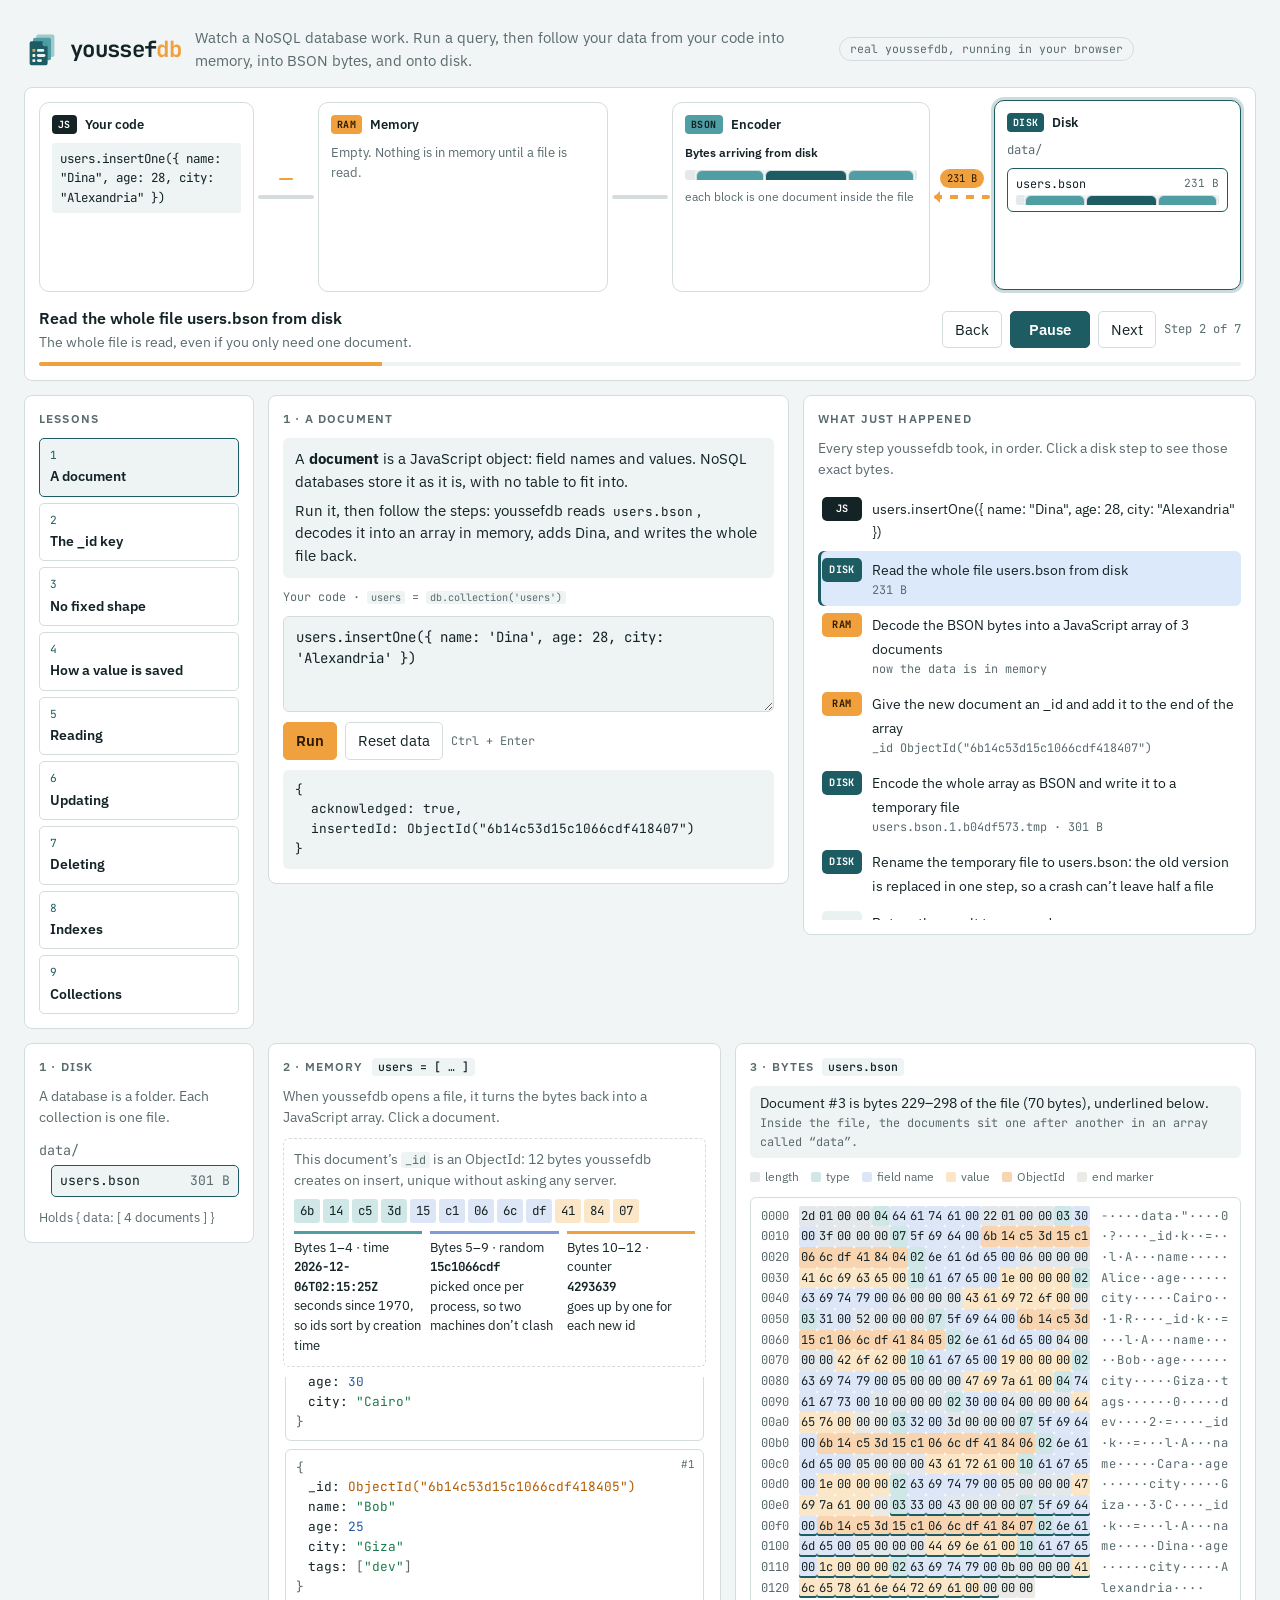
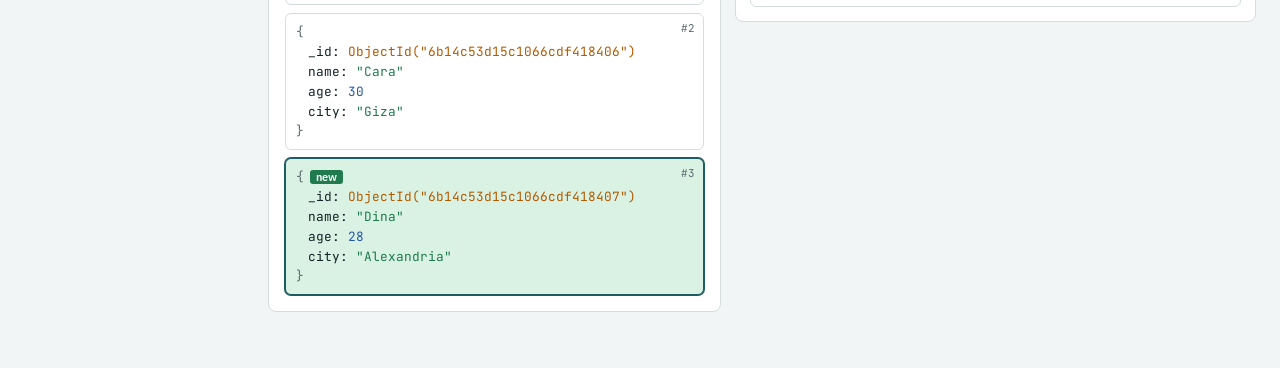
==== docs/index.html @ 3e6681c5 "Add built site (docs/index.html)" ====
<!doctype html><html lang="en"><head><meta charset="utf-8">
<meta name="viewport" content="width=device-width,initial-scale=1">
<meta name="description" content="Watch a NoSQL database work: the real youssefdb running in your browser, from code to memory to BSON bytes to disk.">
<title>Inside youssefdb</title>
<link rel="stylesheet" href="https://fonts.googleapis.com/css2?family=IBM+Plex+Sans:wght@400;500;600&family=JetBrains+Mono:wght@400;500;700&display=swap">
<style>
/* Layout: workbench. Top row: lessons | code | step timeline. Bottom row: the three places data lives — disk, memory, bytes. */
:root{
  --bg:#f2f5f5; --panel:#ffffff; --sunk:#eef3f3; --ink:#132326; --muted:#5a6b6e; --line:#d5dcdd;
  --teal:#1d5c63; --teal-2:#4f9ea3; --bar:#e9f2f1; --amber:#f0a03c; --amber-ink:#2b1a00;
  --t-str:#1f7a4d; --t-num:#2457a6; --t-bool:#8a3fa0; --t-null:#7a6f66; --t-oid:#b25a00; --t-date:#a3366a;
  --seg-len:#e4e8ea; --seg-type:#cfe7e6; --seg-key:#dde6f6; --seg-val:#fbe7c8; --seg-oid:#f8d4b0; --seg-end:#eceae6;
  --new:#d9f2e3; --chg:#fde7c4; --del:#f6dcdc; --hit:#dbe9fb; --focus:#1d5c63;
  --sans:"IBM Plex Sans",system-ui,sans-serif; --mono:"JetBrains Mono",ui-monospace,Menlo,monospace;
}
@media (prefers-color-scheme: dark){ :root:not([data-theme="light"]){
  --bg:#0b1416; --panel:#132024; --sunk:#0f1a1d; --ink:#e4eeef; --muted:#93a7aa; --line:#25383c;
  --teal:#3f8f95; --teal-2:#86c6c8; --bar:#1b2b2f;
  --t-str:#6fd39b; --t-num:#8db6ff; --t-bool:#d39bf0; --t-null:#a9a39c; --t-oid:#ffb066; --t-date:#f08bbd;
  --seg-len:#1f2a2d; --seg-type:#17393b; --seg-key:#1d2a44; --seg-val:#3d2f17; --seg-oid:#4a2c12; --seg-end:#262422;
  --new:#173828; --chg:#3d2f12; --del:#3e1d1d; --hit:#17304d; --focus:#86c6c8; color-scheme:dark } }
:root[data-theme="dark"]{
  --bg:#0b1416; --panel:#132024; --sunk:#0f1a1d; --ink:#e4eeef; --muted:#93a7aa; --line:#25383c;
  --teal:#3f8f95; --teal-2:#86c6c8; --bar:#1b2b2f;
  --t-str:#6fd39b; --t-num:#8db6ff; --t-bool:#d39bf0; --t-null:#a9a39c; --t-oid:#ffb066; --t-date:#f08bbd;
  --seg-len:#1f2a2d; --seg-type:#17393b; --seg-key:#1d2a44; --seg-val:#3d2f17; --seg-oid:#4a2c12; --seg-end:#262422;
  --new:#173828; --chg:#3d2f12; --del:#3e1d1d; --hit:#17304d; --focus:#86c6c8; color-scheme:dark }

*{box-sizing:border-box}
body{background:var(--bg);color:var(--ink);font-family:var(--sans);font-size:15px;line-height:1.55}
.wrap{max-width:1440px;margin:0 auto;padding-inline:16px;padding-block:18px 48px;display:flex;flex-direction:column;gap:14px}
header{display:flex;align-items:center;gap:14px;flex-wrap:wrap}
.brand{display:flex;align-items:center;gap:10px}
.brand b{font-family:var(--mono);font-size:1.4rem;letter-spacing:-.03em}
.brand b span{color:var(--amber)}
.tagline{margin:0;color:var(--muted);flex:1;min-width:240px;max-width:70ch}
.pill{font-family:var(--mono);font-size:.72rem;border:1px solid var(--line);border-radius:999px;padding:2px 10px;color:var(--muted);white-space:nowrap}

.top{display:grid;grid-template-columns:minmax(0,230px) minmax(0,1.15fr) minmax(0,1fr);gap:14px;align-items:start}
.bottom{display:grid;grid-template-columns:minmax(0,230px) minmax(0,1fr) minmax(0,1.15fr);gap:14px;align-items:start}
@media (max-width:1150px){.top,.bottom{grid-template-columns:minmax(0,1fr) minmax(0,1fr)}.lessons,.disk{grid-column:1/-1}}
@media (max-width:720px){.top,.bottom{grid-template-columns:minmax(0,1fr)}}
.panel{background:var(--panel);border:1px solid var(--line);border-radius:8px;padding:14px;display:flex;flex-direction:column;gap:10px;min-width:0}
h2{font-size:.72rem;text-transform:uppercase;letter-spacing:.1em;color:var(--muted);margin:0;font-weight:600;display:flex;align-items:center;gap:8px}
h2 .where{font-family:var(--mono);text-transform:none;letter-spacing:0;font-weight:500;color:var(--ink);background:var(--sunk);border-radius:4px;padding:0 6px}
.sub{margin:0;color:var(--muted);font-size:.85rem}
button{font:inherit;cursor:pointer;border-radius:5px;border:1px solid var(--line);background:var(--panel);color:var(--ink);padding:6px 12px}
button:focus-visible,textarea:focus-visible,[tabindex]:focus-visible{outline:2px solid var(--focus);outline-offset:2px}
code{font-family:var(--mono);font-size:.86em;background:var(--sunk);padding:0 4px;border-radius:3px}

/* lessons */
.lessons ol{list-style:none;margin:0;padding:0;display:flex;flex-direction:column;gap:6px}
@media (max-width:1150px) and (min-width:721px){.lessons ol{display:grid;grid-template-columns:repeat(4,minmax(0,1fr))}}
.lesson{width:100%;text-align:start;display:flex;flex-direction:column;gap:1px;padding:8px 10px}
.lesson[aria-current="true"]{border-color:var(--teal);background:var(--sunk)}
.lesson .n{font-family:var(--mono);font-size:.7rem;color:var(--teal)}
.lesson .t{font-weight:600;font-size:.9rem}

/* code */
.explain{background:var(--sunk);border-radius:6px;padding:10px 12px;font-size:.92rem}
.explain p{margin:0 0 6px}.explain p:last-child{margin:0}
textarea{font-family:var(--mono);font-size:.88rem;color:var(--ink);background:var(--sunk);border:1px solid var(--line);border-radius:6px;padding:10px 12px;width:100%;min-height:96px;resize:vertical;line-height:1.5}
.bar{display:flex;gap:8px;flex-wrap:wrap;align-items:center}
.run{background:var(--amber);border-color:var(--amber);color:var(--amber-ink);font-weight:600}
.hint{font-family:var(--mono);font-size:.74rem;color:var(--muted)}
pre.result{margin:0;font-family:var(--mono);font-size:.8rem;background:var(--sunk);border-radius:6px;padding:10px 12px;max-height:180px;overflow:auto;white-space:pre}
pre.result.err{color:#b42318}

/* timeline */
.steps{list-style:none;margin:0;padding:0;display:flex;flex-direction:column;max-height:430px;overflow:auto}
.step{display:grid;grid-template-columns:40px minmax(0,1fr);gap:10px;padding:7px 4px;border-radius:6px;cursor:default}
.step[data-has-bytes]{cursor:pointer}
.step[data-has-bytes]:hover{background:var(--sunk)}
.step[aria-selected="true"]{background:var(--hit)}
.step .ic{width:40px;height:24px;border-radius:5px;display:flex;align-items:center;justify-content:center;font-family:var(--mono);font-size:.64rem;letter-spacing:.04em;font-weight:700;background:var(--bar);color:var(--teal)}
.step .ic.disk{background:var(--teal);color:#fff}
.step .ic.mem{background:var(--amber);color:var(--amber-ink)}
.step .ic.call{background:var(--ink);color:var(--panel)}
.step .tt{font-size:.9rem}
.step .dd{font-family:var(--mono);font-size:.74rem;color:var(--muted);overflow-wrap:anywhere}
.step.call{margin-top:6px;border-top:1px dashed var(--line);padding-top:10px}
.step.call:first-child{margin-top:0;border-top:0;padding-top:7px}
.empty{color:var(--muted);font-size:.9rem;margin:0}

/* disk */
.tree{font-family:var(--mono);font-size:.84rem;display:flex;flex-direction:column;gap:2px}
.tree .dir{color:var(--muted);padding:2px 0}
.tree .file{margin-inline-start:12px;width:calc(100% - 12px)}
.file{display:flex;justify-content:space-between;gap:8px;width:100%;text-align:start;padding:5px 8px;border-radius:5px;border:1px solid transparent;background:none;font-family:var(--mono);font-size:.82rem}
.file:hover{background:var(--sunk)}
.file[aria-pressed="true"]{border-color:var(--teal);background:var(--sunk)}
.file .sz{color:var(--muted);font-variant-numeric:tabular-nums}
.file.flash{animation:flash 1.2s ease-out}
@keyframes flash{from{background:var(--chg)}to{background:transparent}}
.diskinfo{font-size:.84rem;color:var(--muted);margin:0}

/* memory */
.memhead{font-family:var(--mono);font-size:.82rem;color:var(--muted)}
.docs{display:flex;flex-direction:column;gap:8px;max-height:520px;overflow:auto;padding:2px}
.doc{border:1px solid var(--line);border-radius:6px;padding:8px 10px;font-family:var(--mono);font-size:.8rem;cursor:pointer;background:var(--panel);position:relative}
.doc:hover{border-color:var(--teal-2)}
.doc[aria-selected="true"]{border-color:var(--teal);box-shadow:0 0 0 1px var(--teal)}
.doc .idx{position:absolute;top:6px;inset-inline-end:8px;font-size:.68rem;color:var(--muted)}
.doc .tag{font-family:var(--sans);font-size:.68rem;font-weight:600;border-radius:3px;padding:0 6px;margin-inline-start:6px}
.doc.new{background:var(--new)}.doc.new .tag{background:var(--t-str);color:#fff}
.doc.chg .tag{background:var(--amber);color:var(--amber-ink)}
.doc.del{background:var(--del);opacity:.75;text-decoration:line-through}.doc.del .tag{background:#b42318;color:#fff}
.doc.hit{background:var(--hit)}.doc.hit .tag{background:var(--teal);color:#fff}
.kv{display:block;padding-inline-start:12px;white-space:pre-wrap;overflow-wrap:anywhere}
.kv.changed{background:var(--chg);border-radius:3px}
.k{color:var(--ink)}
.v-str{color:var(--t-str)}.v-num{color:var(--t-num)}.v-bool{color:var(--t-bool)}.v-null{color:var(--t-null)}.v-oid{color:var(--t-oid)}.v-date{color:var(--t-date)}
.brace{color:var(--muted)}
.idxview{font-family:var(--mono);font-size:.8rem;display:flex;flex-direction:column;gap:6px}
.idxview .row{display:flex;gap:8px;flex-wrap:wrap;align-items:baseline}
.idxview .pos{background:var(--sunk);border-radius:3px;padding:0 5px}

/* object id */
.oid{border:1px dashed var(--line);border-radius:6px;padding:10px;display:flex;flex-direction:column;gap:8px}
.oid .bytes{display:flex;gap:3px;flex-wrap:wrap}
.oid .b{font-family:var(--mono);font-size:.78rem;width:26px;text-align:center;border-radius:3px;padding:2px 0}
.oid .b.ts{background:var(--seg-type)}.oid .b.rnd{background:var(--seg-key)}.oid .b.cnt{background:var(--seg-val)}
.oid .legend{display:grid;grid-template-columns:repeat(3,minmax(0,1fr));gap:8px;font-size:.8rem}
@media (max-width:500px){.oid .legend{grid-template-columns:minmax(0,1fr)}}
.oid .legend div{border-top:3px solid;padding-top:4px}
.oid .legend .ts{border-color:var(--teal-2)}.oid .legend .rnd{border-color:#7e9ad8}.oid .legend .cnt{border-color:var(--amber)}
.oid .legend b{display:block;font-family:var(--mono);font-size:.78rem}

/* bytes */
.caption{min-height:44px;background:var(--sunk);border-radius:6px;padding:7px 10px;font-size:.86rem}
.caption .r{font-family:var(--mono);font-size:.74rem;color:var(--muted)}
.hexwrap{overflow:auto;max-height:470px;border:1px solid var(--line);border-radius:6px}
.hex{font-family:var(--mono);font-size:.76rem;line-height:1.7;padding:8px 10px;min-width:max-content}
.hex .row{display:flex;gap:10px;white-space:pre}
.hex .off{color:var(--muted);width:4ch}
.hex .cells{display:flex}
.hex .c{width:2.6ch;text-align:center;border-radius:2px;cursor:default}
.hex .a{width:1.15ch;text-align:center}
.hex .ascii{display:flex;color:var(--muted)}
.s-len{background:var(--seg-len)}.s-type{background:var(--seg-type)}.s-key{background:var(--seg-key)}.s-val{background:var(--seg-val)}.s-oid{background:var(--seg-oid)}.s-end{background:var(--seg-end)}
.hex .on{outline:1.5px solid var(--ink);outline-offset:-1px}
.hex .indoc{box-shadow:inset 0 -2px 0 var(--teal)}
.keys{display:flex;flex-wrap:wrap;gap:6px 12px;font-size:.76rem;color:var(--muted)}
.keys span::before{content:"";display:inline-block;width:10px;height:10px;border-radius:2px;margin-inline-end:5px;vertical-align:-1px;background:var(--sw)}
.more{align-self:flex-start;font-size:.8rem}
@media (prefers-reduced-motion: reduce){.file.flash{animation:none}}
@media (max-width:720px){
  .lessons ol{flex-direction:row;overflow-x:auto;padding-bottom:4px;scroll-snap-type:x proximity}
  .lessons li{flex:0 0 auto;scroll-snap-align:start}
  .lesson{min-width:150px}
}

/* ---------- animated flow ---------- */
.flow{gap:14px}
.stage{display:grid;grid-template-columns:minmax(0,1fr) 64px minmax(0,1.35fr) 64px minmax(0,1.2fr) 64px minmax(0,1.15fr);align-items:stretch}
.station{border:1.5px solid var(--line);border-radius:10px;padding:12px;display:flex;flex-direction:column;gap:8px;min-width:0;min-height:190px;background:var(--panel);transition:border-color .3s,box-shadow .3s,transform .3s}
.station h3{margin:0;font-size:.82rem;font-weight:600;display:flex;align-items:center;gap:8px}
.station .ico{font-family:var(--mono);font-size:.62rem;font-weight:700;letter-spacing:.04em;border-radius:4px;padding:2px 6px;background:var(--ink);color:var(--panel)}
.station .ico.mem{background:var(--amber);color:var(--amber-ink)}
.station .ico.enc{background:var(--teal-2);color:#0f1c1f}
.station .ico.disk{background:var(--teal);color:#fff}
.station.active{border-color:var(--teal);box-shadow:0 0 0 3px color-mix(in srgb,var(--teal) 22%,transparent);transform:translateY(-2px)}
.station.bad.active{border-color:#b42318;box-shadow:0 0 0 3px color-mix(in srgb,#b42318 22%,transparent)}
.sb{display:flex;flex-direction:column;gap:8px;min-width:0;font-size:.84rem}
.idle{margin:0;color:var(--muted);font-size:.82rem}
.sb code.call{display:block;white-space:pre-wrap;overflow-wrap:anywhere;font-size:.78rem;padding:6px 8px}
.ret{font-family:var(--mono);font-size:.76rem;color:var(--t-str);overflow-wrap:anywhere}
.ret.bad{color:#b42318}

.pipe{position:relative;display:flex;align-items:center;justify-content:center}
.pipe .line{position:absolute;left:4px;right:4px;top:50%;height:4px;transform:translateY(-50%);border-radius:2px;background:var(--line)}
.pipe.fwd .line,.pipe.back .line{background:repeating-linear-gradient(90deg,var(--amber) 0 8px,transparent 8px 16px);background-size:16px 4px}
.pipe.fwd .line{animation:flowR .6s linear infinite}
.pipe.back .line{animation:flowL .6s linear infinite}
.pipe .line::after{content:"";position:absolute;top:50%;width:0;height:0;border:6px solid transparent;transform:translateY(-50%);opacity:0}
.pipe.fwd .line::after{right:-6px;border-left-color:var(--amber);opacity:1}
.pipe.back .line::after{left:-6px;border-right-color:var(--amber);opacity:1}
.pipe .pkt{position:relative;top:-18px;font-family:var(--mono);font-size:.66rem;background:var(--amber);color:var(--amber-ink);border-radius:999px;padding:1px 7px;white-space:nowrap;opacity:0;transition:opacity .2s}
.pipe.fwd .pkt,.pipe.back .pkt{opacity:1}
@keyframes flowR{to{background-position:16px 0}}
@keyframes flowL{to{background-position:-16px 0}}

.arrlabel{font-family:var(--mono);font-size:.76rem;color:var(--muted)}
.tiles{display:grid;grid-template-columns:repeat(auto-fill,minmax(92px,1fr));gap:6px;max-height:210px;overflow:auto}
.tile{border:1px solid var(--line);border-radius:6px;padding:5px 7px;background:var(--sunk);display:flex;flex-direction:column;min-width:0}
.tile .ti{font-family:var(--mono);font-size:.62rem;color:var(--muted)}
.tile .tt{font-size:.74rem;white-space:nowrap;overflow:hidden;text-overflow:ellipsis}
.tile.new{background:var(--new);border-color:var(--t-str)}
.tile.chg{background:var(--chg);border-color:var(--amber)}
.tile.hit{background:var(--hit);border-color:var(--t-num)}
.tile.del{background:var(--del);border-color:#b42318;text-decoration:line-through;opacity:.7}
.tile.new.anim{animation:pop .5s ease-out both}
.tile.chg.anim{animation:pulse .9s ease-out}
.tile.del.anim{animation:fadeout .9s ease-out both}
.tile.scan{animation:scan .45s ease-out both;animation-delay:var(--d)}
@keyframes pop{from{transform:scale(.4);opacity:0}70%{transform:scale(1.08)}to{transform:scale(1);opacity:1}}
@keyframes pulse{0%{box-shadow:0 0 0 0 var(--amber)}100%{box-shadow:0 0 0 8px transparent}}
@keyframes fadeout{from{opacity:1;transform:scale(1)}to{opacity:.7;transform:scale(.94)}}
@keyframes scan{0%{outline:2px solid var(--teal);outline-offset:0}100%{outline:2px solid transparent;outline-offset:3px}}

.encmode{font-size:.78rem;font-weight:600}
.focus{font-family:var(--mono);font-size:.74rem;color:var(--muted);overflow:hidden;text-overflow:ellipsis;white-space:nowrap}
.strip{display:grid;height:22px;gap:2px}
.strip .blk{border-radius:2px;min-width:2px}
.striplabels{display:flex;flex-wrap:wrap;gap:2px 10px;font-size:.7rem;color:var(--muted)}
.striplabels b{color:var(--ink);font-family:var(--mono);font-weight:500}
.stripnote{font-size:.72rem;color:var(--muted)}

.folder{font-family:var(--mono);font-size:.76rem;color:var(--muted)}
.frow{display:grid;grid-template-columns:minmax(0,1fr) auto;gap:2px 8px;align-items:center;border:1px solid var(--line);border-radius:6px;padding:6px 8px;background:var(--panel)}
.frow .fname{font-family:var(--mono);font-size:.74rem;overflow:hidden;text-overflow:ellipsis;white-space:nowrap}
.frow .fsz{font-family:var(--mono);font-size:.7rem;color:var(--muted)}
.frow .fbar{grid-column:1/-1}
.fbar{display:flex;height:10px;border-radius:3px;overflow:hidden;gap:1px;background:var(--sunk)}
.fbar.empty{background:repeating-linear-gradient(45deg,var(--sunk) 0 6px,transparent 6px 12px)}
.fbar.dim{opacity:.5}
.fbar .seg.hdr{background:var(--seg-len)}
.fbar .seg.doc{background:var(--teal-2)}
.fbar .seg.doc.alt{background:var(--teal)}
.frow.reading{border-color:var(--teal);animation:pulse .9s ease-out}
.frow.tmp{border-style:dashed;opacity:.9}
.fbar.fill .seg{transform-origin:left;animation:grow 1.1s ease-out both;background:var(--amber)}
@keyframes grow{from{transform:scaleX(0)}to{transform:scaleX(1)}}
.frow.swap{animation:swapin .7s ease-out;border-color:var(--amber)}
@keyframes swapin{from{transform:translateY(16px);opacity:.3}to{transform:none;opacity:1}}
.frow.pending{border-style:dashed}

.flowfoot{display:grid;grid-template-columns:minmax(0,1fr) auto;gap:8px 16px;align-items:center}
.flowcap{margin:0;display:flex;flex-direction:column;gap:2px;min-height:48px}
.flowcap b{font-size:1rem;font-weight:600}
.flowcap span{color:var(--muted);font-size:.88rem}
.controls{display:flex;gap:8px;align-items:center;flex-wrap:wrap}
.controls .primary{background:var(--teal);border-color:var(--teal);color:#fff;min-width:80px;font-weight:600}
.controls button:disabled{opacity:.45;cursor:default}
.count{font-family:var(--mono);font-size:.76rem;color:var(--muted);font-variant-numeric:tabular-nums;min-width:11ch}
.progress{grid-column:1/-1;height:4px;background:var(--sunk);border-radius:2px;overflow:hidden}
.progress span{display:block;height:100%;width:0;background:var(--amber);transition:width .3s}
.step[aria-current="true"]{background:var(--hit);box-shadow:inset 3px 0 0 var(--teal)}
.step{cursor:pointer}

@media (max-width:1000px){
  .stage{grid-template-columns:minmax(0,1fr);grid-template-rows:auto}
  .station{min-height:0}
  .pipe{height:40px}
  .pipe .line{left:50%;right:auto;top:4px;bottom:4px;width:4px;height:auto;transform:translateX(-50%)}
  .pipe.fwd .line,.pipe.back .line{background:repeating-linear-gradient(180deg,var(--amber) 0 8px,transparent 8px 16px);background-size:4px 16px}
  .pipe.fwd .line{animation:flowD .6s linear infinite}
  .pipe.back .line{animation:flowU .6s linear infinite}
  .pipe .line::after{display:none}
  .pipe .pkt{top:0;left:24px}
  .flowfoot{grid-template-columns:minmax(0,1fr)}
}
@keyframes flowD{to{background-position:0 16px}}
@keyframes flowU{to{background-position:0 -16px}}
@media (prefers-reduced-motion: reduce){
  .pipe .line,.tile,.frow,.fbar .seg,.station{animation:none!important;transition:none!important}
}
@media (max-width:1000px){
  .flowfoot{position:sticky;bottom:env(safe-area-inset-bottom,0px);background:var(--panel);padding-block:10px 6px;z-index:2;border-top:1px solid var(--line)}
}
</style></head><body>
<svg width="0" height="0" style="position:absolute" aria-hidden="true"><defs>
  <symbol id="mark" viewBox="0 0 64 64">
    <rect x="22" y="6" width="32" height="40" rx="3.5" fill="#4f9ea3" opacity=".5"/>
    <rect x="16" y="12" width="32" height="40" rx="3.5" fill="#4f9ea3"/>
    <path d="M13.5 18H33l9 9v30.5a3.5 3.5 0 0 1-3.5 3.5h-25a3.5 3.5 0 0 1-3.5-3.5v-36A3.5 3.5 0 0 1 13.5 18z" fill="#1d5c63"/>
    <path d="M33 18v5.5a3.5 3.5 0 0 0 3.5 3.5H42z" fill="#4f9ea3"/>
    <rect x="15" y="32" width="5" height="5" rx="1" fill="#f0a03c"/><rect x="23" y="32" width="13" height="5" rx="2.5" fill="#e9f2f1"/>
    <rect x="15" y="41" width="5" height="5" rx="1" fill="#e9f2f1"/><rect x="23" y="41" width="15" height="5" rx="2.5" fill="#e9f2f1"/>
    <rect x="15" y="50" width="5" height="5" rx="1" fill="#e9f2f1"/><rect x="23" y="50" width="9" height="5" rx="2.5" fill="#e9f2f1"/>
  </symbol></defs></svg>

<div class="wrap">
  <header>
    <div class="brand"><svg width="36" height="36" aria-hidden="true"><use href="#mark"/></svg><b>youssef<span>db</span></b></div>
    <p class="tagline">Watch a NoSQL database work. Run a query, then follow your data from your code into memory, into BSON bytes, and onto disk.</p>
    <span class="pill" id="ver">real youssefdb, running in your browser</span>
  </header>

  <section class="panel flow" aria-label="How your data moves">
    <div class="stage">
      <div class="station" id="st-code"><h3><span class="ico">JS</span>Your code</h3><div class="sb" id="sb-code"></div></div>
      <div class="pipe" id="p1"><span class="line"></span><span class="pkt"></span></div>
      <div class="station" id="st-mem"><h3><span class="ico mem">RAM</span>Memory</h3><div class="sb" id="sb-mem"></div></div>
      <div class="pipe" id="p2"><span class="line"></span><span class="pkt"></span></div>
      <div class="station" id="st-enc"><h3><span class="ico enc">BSON</span>Encoder</h3><div class="sb" id="sb-enc"></div></div>
      <div class="pipe" id="p3"><span class="line"></span><span class="pkt"></span></div>
      <div class="station" id="st-disk"><h3><span class="ico disk">DISK</span>Disk</h3><div class="sb" id="sb-disk"></div></div>
    </div>
    <div class="flowfoot">
      <p class="flowcap" id="flowcap" aria-live="polite"></p>
      <div class="controls">
        <button type="button" id="prev">Back</button>
        <button type="button" id="play" class="primary">Play</button>
        <button type="button" id="next">Next</button>
        <span class="count" id="flowcount"></span>
      </div>
      <div class="progress"><span id="flowbar"></span></div>
    </div>
  </section>

  <div class="top">
    <aside class="panel lessons">
      <h2>Lessons</h2>
      <ol id="lessons"></ol>
    </aside>

    <main class="panel">
      <h2 id="ltitle">Lesson</h2>
      <div class="explain" id="explain"></div>
      <label for="code" class="hint">Your code · <code>users</code> = <code>db.collection('users')</code></label>
      <textarea id="code" spellcheck="false" autocomplete="off"></textarea>
      <div class="bar">
        <button type="button" class="run" id="run">Run</button>
        <button type="button" id="reset">Reset data</button>
        <span class="hint">Ctrl + Enter</span>
      </div>
      <pre class="result" id="result" aria-live="polite"></pre>
    </main>

    <section class="panel">
      <h2>What just happened</h2>
      <p class="sub">Every step youssefdb took, in order. Click a disk step to see those exact bytes.</p>
      <ol class="steps" id="steps"></ol>
    </section>
  </div>

  <div class="bottom">
    <section class="panel disk">
      <h2>1 · Disk</h2>
      <p class="sub">A database is a folder. Each collection is one file.</p>
      <div class="tree" id="tree"></div>
      <p class="diskinfo" id="diskinfo"></p>
    </section>

    <section class="panel">
      <h2>2 · Memory <span class="where" id="memwhere"></span></h2>
      <p class="sub" id="memsub">When youssefdb opens a file, it turns the bytes back into a JavaScript array. Click a document.</p>
      <div id="oid"></div>
      <div class="docs" id="docs"></div>
    </section>

    <section class="panel">
      <h2>3 · Bytes <span class="where" id="byteswhere"></span></h2>
      <div class="caption" id="caption">Point at any byte to see what it means.</div>
      <div class="keys">
        <span style="--sw:var(--seg-len)">length</span><span style="--sw:var(--seg-type)">type</span><span style="--sw:var(--seg-key)">field name</span><span style="--sw:var(--seg-val)">value</span><span style="--sw:var(--seg-oid)">ObjectId</span><span style="--sw:var(--seg-end)">end marker</span>
      </div>
      <div class="hexwrap" id="hexwrap"><div class="hex" id="hex"></div></div>
      <button type="button" class="more" id="more" hidden>Show all bytes</button>
    </section>
  </div>
</div>
<script>
var process=globalThis.process||{pid:1,cwd:function(){return '/'},env:{}};
var YDB=(()=>{var Ht=Object.defineProperty;var Ns=Object.getOwnPropertyDescriptor;var Os=Object.getOwnPropertyNames;var Es=Object.prototype.hasOwnProperty;var c=(e,t)=>Ht(e,"name",{value:t,configurable:!0});var Is=(e,t)=>()=>(e&&(t=e(e=0)),t);var x=(e,t)=>()=>(t||e((t={exports:{}}).exports,t),t.exports),Ts=(e,t)=>{for(var n in t)Ht(e,n,{get:t[n],enumerable:!0})},$s=(e,t,n,r)=>{if(t&&typeof t=="object"||typeof t=="function")for(let s of Os(t))!Es.call(e,s)&&s!==n&&Ht(e,s,{get:()=>t[s],enumerable:!(r=Ns(t,s))||r.enumerable});return e};var Jt=e=>$s(Ht({},"__esModule",{value:!0}),e);var Ft={};Ts(Ft,{BSON:()=>di,BSONError:()=>h,BSONOffsetError:()=>H,BSONRegExp:()=>rt,BSONRuntimeError:()=>Tt,BSONSymbol:()=>dt,BSONType:()=>jn,BSONValue:()=>F,BSONVersionError:()=>tt,Binary:()=>_,Code:()=>et,DBRef:()=>K,Decimal128:()=>gt,Double:()=>ft,EJSON:()=>wt,Int32:()=>ct,Long:()=>p,MaxKey:()=>yt,MinKey:()=>mt,ObjectId:()=>nt,Timestamp:()=>lt,UUID:()=>ot,calculateObjectSize:()=>Gn,deserialize:()=>Kn,deserializeStream:()=>Xn,onDemand:()=>$t,serialize:()=>Wn,serializeWithBufferAndIndex:()=>Zn,setInternalBufferSize:()=>Yn});function St(e){return As(e)==="Uint8Array"}function Re(e){return typeof e=="object"&&e!=null&&Symbol.toStringTag in e&&(e[Symbol.toStringTag]==="ArrayBuffer"||e[Symbol.toStringTag]==="SharedArrayBuffer")}function Bt(e){return e instanceof RegExp||Object.prototype.toString.call(e)==="[object RegExp]"}function je(e){return typeof e=="object"&&e!=null&&Symbol.toStringTag in e&&e[Symbol.toStringTag]==="Map"}function Nt(e){return e instanceof Date||Object.prototype.toString.call(e)==="[object Date]"}function M(e,t){return JSON.stringify(e,(n,r)=>typeof r=="bigint"?{$numberLong:`${r}`}:je(r)?Object.fromEntries(r):r)}function _s(e){if(e!=null&&typeof e=="object"&&"stylize"in e&&typeof e.stylize=="function")return e.stylize}function Cn(e,t,n,r){if(r){sn??=new TextDecoder("utf8",{fatal:!0});try{return sn.decode(e.subarray(t,n))}catch(s){throw new h("Invalid UTF-8 string in BSON document",{cause:s})}}return on??=new TextDecoder("utf8",{fatal:!1}),on.decode(e.subarray(t,n))}function zn(e,t,n){if(e.length===0)return"";let r=n-t;if(r===0)return"";if(r>20)return null;if(r===1&&e[t]<128)return String.fromCharCode(e[t]);if(r===2&&e[t]<128&&e[t+1]<128)return String.fromCharCode(e[t])+String.fromCharCode(e[t+1]);if(r===3&&e[t]<128&&e[t+1]<128&&e[t+2]<128)return String.fromCharCode(e[t])+String.fromCharCode(e[t+1])+String.fromCharCode(e[t+2]);let s=[];for(let i=t;i<n;i++){let f=e[i];if(f>127)return null;s.push(f)}return String.fromCharCode(...s)}function Ds(e,t,n){if(t.length===0)return 0;if(t.length>25||e.length-n<t.length)return null;for(let r=0,s=n;r<t.length;r++,s++){let i=t.charCodeAt(r);if(i>127)return null;e[s]=i}return t.length}function Rs(e){return Q.fromNumberArray(Array.from({length:e},()=>Math.floor(Math.random()*256)))}function Cs(){let{navigator:e}=globalThis;return typeof e=="object"&&e.product==="ReactNative"}function zs(e){if(e<0)throw new RangeError(`The argument 'byteLength' is invalid. Received ${e}`);return jt.fromNumberArray(Array.from({length:e},()=>Math.floor(Math.random()*256)))}function X(e){if(e.sub_type!==_.SUBTYPE_VECTOR)return;let t=e.position,n=e.buffer[0],r=e.buffer[1];if((n===_.VECTOR_TYPE.Float32||n===_.VECTOR_TYPE.Int8)&&r!==0)throw new h("Invalid Vector: padding must be zero for int8 and float32 vectors");if(n===_.VECTOR_TYPE.Float32&&t!==0&&t-2!==0&&(t-2)%4!==0)throw new h("Invalid Vector: Float32 vector must contain a multiple of 4 bytes");if(n===_.VECTOR_TYPE.PackedBit&&r!==0&&t===2)throw new h("Invalid Vector: padding must be zero for packed bit vectors that are empty");if(n===_.VECTOR_TYPE.PackedBit&&r>7)throw new h(`Invalid Vector: padding must be a value between 0 and 7. found: ${r}`)}function Pn(e){return e!=null&&typeof e=="object"&&"$id"in e&&e.$id!=null&&"$ref"in e&&typeof e.$ref=="string"&&(!("$db"in e)||"$db"in e&&typeof e.$db=="string")}function Fn(e){if(e==="")return e;let t=0,n=e[t]==="-",r=e[t]==="+";(r||n)&&(t+=1);let s=!1;for(;t<e.length&&e[t]==="0";++t)s=!0;return s?`${n?"-":""}${e.length===t?"0":e.slice(t)}`:r?e.slice(1):e}function ks(e,t){t=t??10;let n="0123456789abcdefghijklmnopqrstuvwxyz".slice(0,t);return new RegExp(`[^-+${n}]`,"i").test(e)?!1:e}function dn(e){return!isNaN(parseInt(e,10))}function ti(e){let t=p.fromNumber(1e9),n=p.fromNumber(0);if(!e.parts[0]&&!e.parts[1]&&!e.parts[2]&&!e.parts[3])return{quotient:e,rem:n};for(let r=0;r<=3;r++)n=n.shiftLeft(32),n=n.add(new p(e.parts[r],0)),e.parts[r]=n.div(t).low,n=n.modulo(t);return{quotient:e,rem:n}}function ei(e,t){if(!e&&!t)return{high:p.fromNumber(0),low:p.fromNumber(0)};let n=e.shiftRightUnsigned(32),r=new p(e.getLowBits(),0),s=t.shiftRightUnsigned(32),i=new p(t.getLowBits(),0),f=n.multiply(s),l=n.multiply(i),o=r.multiply(s),d=r.multiply(i);return f=f.add(l.shiftRightUnsigned(32)),l=new p(l.getLowBits(),0).add(o).add(d.shiftRightUnsigned(32)),f=f.add(l.shiftRightUnsigned(32)),d=l.shiftLeft(32).add(new p(d.getLowBits(),0)),{high:f,low:d}}function ni(e,t){let n=e.high>>>0,r=t.high>>>0;if(n<r)return!0;if(n===r){let s=e.low>>>0,i=t.low>>>0;if(s<i)return!0}return!1}function W(e,t){throw new h(`"${e}" is not a valid Decimal128 string - ${t}`)}function Yt(e,t,n){let r=5;if(Array.isArray(e))for(let s=0;s<e.length;s++)r+=wn(s.toString(),e[s],t,!0,n);else{typeof e?.toBSON=="function"&&(e=e.toBSON());for(let s of Object.keys(e))r+=wn(s,e[s],t,!1,n)}return r}function wn(e,t,n=!1,r=!1,s=!1){switch(typeof t?.toBSON=="function"&&(t=t.toBSON()),typeof t){case"string":return 1+u.utf8ByteLength(e)+1+4+u.utf8ByteLength(t)+1;case"number":return Math.floor(t)===t&&t>=On&&t<=Nn&&t>=zt&&t<=Ct?(e!=null?u.utf8ByteLength(e)+1:0)+5:(e!=null?u.utf8ByteLength(e)+1:0)+9;case"undefined":return r||!s?(e!=null?u.utf8ByteLength(e)+1:0)+1:0;case"boolean":return(e!=null?u.utf8ByteLength(e)+1:0)+2;case"object":if(t!=null&&typeof t._bsontype=="string"&&t[It]!==ht)throw new tt;if(t==null||t._bsontype==="MinKey"||t._bsontype==="MaxKey")return(e!=null?u.utf8ByteLength(e)+1:0)+1;if(t._bsontype==="ObjectId")return(e!=null?u.utf8ByteLength(e)+1:0)+13;if(t instanceof Date||Nt(t))return(e!=null?u.utf8ByteLength(e)+1:0)+9;if(ArrayBuffer.isView(t)||t instanceof ArrayBuffer||Re(t))return(e!=null?u.utf8ByteLength(e)+1:0)+6+t.byteLength;if(t._bsontype==="Long"||t._bsontype==="Double"||t._bsontype==="Timestamp")return(e!=null?u.utf8ByteLength(e)+1:0)+9;if(t._bsontype==="Decimal128")return(e!=null?u.utf8ByteLength(e)+1:0)+17;if(t._bsontype==="Code")return t.scope!=null&&Object.keys(t.scope).length>0?(e!=null?u.utf8ByteLength(e)+1:0)+1+4+4+u.utf8ByteLength(t.code.toString())+1+Yt(t.scope,n,s):(e!=null?u.utf8ByteLength(e)+1:0)+1+4+u.utf8ByteLength(t.code.toString())+1;if(t._bsontype==="Binary"){let i=t;return i.sub_type===_.SUBTYPE_BYTE_ARRAY?(e!=null?u.utf8ByteLength(e)+1:0)+(i.position+1+4+1+4):(e!=null?u.utf8ByteLength(e)+1:0)+(i.position+1+4+1)}else{if(t._bsontype==="Symbol")return(e!=null?u.utf8ByteLength(e)+1:0)+u.utf8ByteLength(t.value)+4+1+1;if(t._bsontype==="DBRef"){let i=Object.assign({$ref:t.collection,$id:t.oid},t.fields);return t.db!=null&&(i.$db=t.db),(e!=null?u.utf8ByteLength(e)+1:0)+1+Yt(i,n,s)}else return t instanceof RegExp||Bt(t)?(e!=null?u.utf8ByteLength(e)+1:0)+1+u.utf8ByteLength(t.source)+1+(t.global?1:0)+(t.ignoreCase?1:0)+(t.multiline?1:0)+1:t._bsontype==="BSONRegExp"?(e!=null?u.utf8ByteLength(e)+1:0)+1+u.utf8ByteLength(t.pattern)+1+u.utf8ByteLength(t.options)+1:(e!=null?u.utf8ByteLength(e)+1:0)+Yt(t,n,s)+1}case"function":return n?(e!=null?u.utf8ByteLength(e)+1:0)+1+4+u.utf8ByteLength(t.toString())+1:0;case"bigint":return(e!=null?u.utf8ByteLength(e)+1:0)+9;case"symbol":return 0;default:throw new h(`Unrecognized JS type: ${typeof t}`)}}function ri(e){return e.split("").sort().join("")}function qn(e,t,n){t=t??{};let r=t&&t.index?t.index:0,s=T.getInt32LE(e,r);if(s<5)throw new h(`bson size must be >= 5, is ${s}`);if(t.allowObjectSmallerThanBufferSize&&e.length<s)throw new h(`buffer length ${e.length} must be >= bson size ${s}`);if(!t.allowObjectSmallerThanBufferSize&&e.length!==s)throw new h(`buffer length ${e.length} must === bson size ${s}`);if(s+r>e.byteLength)throw new h(`(bson size ${s} + options.index ${r} must be <= buffer length ${e.byteLength})`);if(e[r+s-1]!==0)throw new h("One object, sized correctly, with a spot for an EOO, but the EOO isn't 0x00");return Wt(e,r,t,n)}function Wt(e,t,n,r=!1){let s=n.fieldsAsRaw==null?null:n.fieldsAsRaw,i=n.raw==null?!1:n.raw,f=typeof n.bsonRegExp=="boolean"?n.bsonRegExp:!1,l=n.promoteBuffers??!1,o=n.promoteLongs??!0,d=n.promoteValues??!0,g=n.useBigInt64??!1;if(g&&!d)throw new h("Must either request bigint or Long for int64 deserialization");if(g&&!o)throw new h("Must either request bigint or Long for int64 deserialization");let a=n.validation==null?{utf8:!0}:n.validation,y=!0,w,m,I=a.utf8;if(typeof I=="boolean")w=I;else{y=!1;let E=Object.keys(I).map(function($){return I[$]});if(E.length===0)throw new h("UTF-8 validation setting cannot be empty");if(typeof E[0]!="boolean")throw new h("Invalid UTF-8 validation option, must specify boolean values");if(w=E[0],!E.every($=>$===w))throw new h("Invalid UTF-8 validation option - keys must be all true or all false")}if(!y){m=new Set;for(let E of Object.keys(I))m.add(E)}let A=t;if(e.length<5)throw new h("corrupt bson message < 5 bytes long");let j=T.getInt32LE(e,t);if(t+=4,j<5||j>e.length)throw new h("corrupt bson message");let O=r?[]:{},P=0,B=r?!1:null;for(;;){let E=e[t++];if(E===0)break;let $=t;for(;e[$]!==0&&$<e.length;)$++;if($>=e.byteLength)throw new h("Bad BSON Document: illegal CString");let Z=r?P++:u.toUTF8(e,t,$,!1),C=!0;y||m?.has(Z)?C=w:C=!w,B!==!1&&Z[0]==="$"&&(B=fi.test(Z));let N;if(t=$+1,E===En){let b=T.getInt32LE(e,t);if(t+=4,b<=0||b>e.length-t||e[t+b-1]!==0)throw new h("bad string length in bson");N=u.toUTF8(e,t,t+b-1,C),t=t+b}else if(E===Tn){let b=u.allocateUnsafe(12);for(let S=0;S<12;S++)b[S]=e[t+S];N=new nt(b),t=t+12}else if(E===Rt&&d===!1)N=new ct(T.getInt32LE(e,t)),t+=4;else if(E===Rt)N=T.getInt32LE(e,t),t+=4;else if(E===Ce)N=T.getFloat64LE(e,t),t+=8,d===!1&&(N=new ft(N));else if(E===An){let b=T.getInt32LE(e,t),S=T.getInt32LE(e,t+4);t+=8,N=new Date(new p(b,S).toNumber())}else if(E===$n){if(e[t]!==0&&e[t]!==1)throw new h("illegal boolean type value");N=e[t++]===1}else if(E===ze){let b=t,S=T.getInt32LE(e,t);if(S<=0||S>e.length-t)throw new h("bad embedded document length in bson");if(i)N=e.subarray(t,t+S);else{let L=n;y||(L={...n,validation:{utf8:C}}),N=Wt(e,b,L,!1)}t=t+S}else if(E===In){let b=t,S=T.getInt32LE(e,t),L=n,k=t+S;if(s&&s[Z]&&(L={...n,raw:!0}),y||(L={...L,validation:{utf8:C}}),N=Wt(e,b,L,!0),t=t+S,e[t-1]!==0)throw new h("invalid array terminator byte");if(t!==k)throw new h("corrupted array bson")}else if(E===Ls)N=void 0;else if(E===Fe)N=null;else if(E===qe)if(g)N=T.getBigInt64LE(e,t),t+=8;else{let b=T.getInt32LE(e,t),S=T.getInt32LE(e,t+4);t+=8;let L=new p(b,S);o&&d===!0?N=L.lessThanOrEqual(ii)&&L.greaterThanOrEqual(oi)?L.toNumber():L:N=L}else if(E===xn){let b=u.allocateUnsafe(16);for(let S=0;S<16;S++)b[S]=e[t+S];t=t+16,N=new gt(b)}else if(E===Pe){let b=T.getInt32LE(e,t);t+=4;let S=b,L=e[t++];if(b<0)throw new h("Negative binary type element size found");if(b>e.byteLength)throw new h("Binary type size larger than document size");if(L===_.SUBTYPE_BYTE_ARRAY){if(b=T.getInt32LE(e,t),t+=4,b<0)throw new h("Negative binary type element size found for subtype 0x02");if(b>S-4)throw new h("Binary type with subtype 0x02 contains too long binary size");if(b<S-4)throw new h("Binary type with subtype 0x02 contains too short binary size")}l&&d?N=u.toLocalBufferType(e.subarray(t,t+b)):(N=new _(e.subarray(t,t+b),L),L===ke&&ot.isValid(N)&&(N=N.toUUID())),t=t+b}else if(E===Zt&&f===!1){for($=t;e[$]!==0&&$<e.length;)$++;if($>=e.length)throw new h("Bad BSON Document: illegal CString");let b=u.toUTF8(e,t,$,!1);for(t=$+1,$=t;e[$]!==0&&$<e.length;)$++;if($>=e.length)throw new h("Bad BSON Document: illegal CString");let S=u.toUTF8(e,t,$,!1);t=$+1;let L=new Array(S.length);for($=0;$<S.length;$++)switch(S[$]){case"m":L[$]="m";break;case"s":L[$]="g";break;case"i":L[$]="i";break}N=new RegExp(b,L.join(""))}else if(E===Zt&&f===!0){for($=t;e[$]!==0&&$<e.length;)$++;if($>=e.length)throw new h("Bad BSON Document: illegal CString");let b=u.toUTF8(e,t,$,!1);for(t=$+1,$=t;e[$]!==0&&$<e.length;)$++;if($>=e.length)throw new h("Bad BSON Document: illegal CString");let S=u.toUTF8(e,t,$,!1);t=$+1,N=new rt(b,S)}else if(E===_n){let b=T.getInt32LE(e,t);if(t+=4,b<=0||b>e.length-t||e[t+b-1]!==0)throw new h("bad string length in bson");let S=u.toUTF8(e,t,t+b-1,C);N=d?S:new dt(S),t=t+b}else if(E===Un)N=new lt({i:T.getUint32LE(e,t),t:T.getUint32LE(e,t+4)}),t+=8;else if(E===Dn)N=new mt;else if(E===Rn)N=new yt;else if(E===Me){let b=T.getInt32LE(e,t);if(t+=4,b<=0||b>e.length-t||e[t+b-1]!==0)throw new h("bad string length in bson");let S=u.toUTF8(e,t,t+b-1,C);N=new et(S),t=t+b}else if(E===Ln){let b=T.getInt32LE(e,t);if(t+=4,b<13)throw new h("code_w_scope total size shorter minimum expected length");let S=T.getInt32LE(e,t);if(t+=4,S<=0||S>e.length-t||e[t+S-1]!==0)throw new h("bad string length in bson");let L=u.toUTF8(e,t,t+S-1,C);t=t+S;let k=t,R=T.getInt32LE(e,t),Bs=Wt(e,k,n,!1);if(t=t+R,b<8+R+S)throw new h("code_w_scope total size is too short, truncating scope");if(b>8+R+S)throw new h("code_w_scope total size is too long, clips outer document");N=new et(L,Bs)}else if(E===Us){let b=T.getInt32LE(e,t);if(t+=4,b<=0||b>e.length-t||e[t+b-1]!==0)throw new h("bad string length in bson");let S=u.toUTF8(e,t,t+b-1,C);t=t+b;let L=u.allocateUnsafe(12);for(let R=0;R<12;R++)L[R]=e[t+R];let k=new nt(L);t=t+12,N=new K(S,k)}else throw new h(`Detected unknown BSON type ${E.toString(16)} for fieldname "${Z}"`);Z==="__proto__"?Object.defineProperty(O,Z,{value:N,writable:!0,enumerable:!0,configurable:!0}):O[Z]=N}if(j!==t-A)throw r?new h("corrupt array bson"):new h("corrupt object bson");if(!B)return O;if(Pn(O)){let E=Object.assign({},O);return delete E.$ref,delete E.$id,delete E.$db,new K(O.$ref,O.$id,O.$db,E)}return O}function he(e,t,n,r){e[r++]=En;let s=u.encodeUTF8Into(e,t,r);r=r+s+1,e[r-1]=0;let i=u.encodeUTF8Into(e,n,r+4);return T.setInt32LE(e,r,i+1),r=r+4+i,e[r++]=0,r}function ge(e,t,n,r){let i=!Object.is(n,-0)&&Number.isSafeInteger(n)&&n<=Ct&&n>=zt?Rt:Ce;e[r++]=i;let f=u.encodeUTF8Into(e,t,r);return r=r+f,e[r++]=0,i===Rt?r+=T.setInt32LE(e,r,n):r+=T.setFloat64LE(e,r,n),r}function ye(e,t,n,r){e[r++]=qe;let s=u.encodeUTF8Into(e,t,r);return r+=s,e[r++]=0,r+=T.setBigInt64LE(e,r,n),r}function bt(e,t,n,r){e[r++]=Fe;let s=u.encodeUTF8Into(e,t,r);return r=r+s,e[r++]=0,r}function me(e,t,n,r){e[r++]=$n;let s=u.encodeUTF8Into(e,t,r);return r=r+s,e[r++]=0,e[r++]=n?1:0,r}function de(e,t,n,r){e[r++]=An;let s=u.encodeUTF8Into(e,t,r);r=r+s,e[r++]=0;let i=p.fromNumber(n.getTime()),f=i.getLowBits(),l=i.getHighBits();return r+=T.setInt32LE(e,r,f),r+=T.setInt32LE(e,r,l),r}function we(e,t,n,r){e[r++]=Zt;let s=u.encodeUTF8Into(e,t,r);if(r=r+s,e[r++]=0,n.source&&n.source.match(Kt)!=null)throw new h("value "+n.source+" must not contain null bytes");return r=r+u.encodeUTF8Into(e,n.source,r),e[r++]=0,n.ignoreCase&&(e[r++]=105),n.global&&(e[r++]=115),n.multiline&&(e[r++]=109),e[r++]=0,r}function pe(e,t,n,r){e[r++]=Zt;let s=u.encodeUTF8Into(e,t,r);if(r=r+s,e[r++]=0,n.pattern.match(Kt)!=null)throw new h("pattern "+n.pattern+" must not contain null bytes");r=r+u.encodeUTF8Into(e,n.pattern,r),e[r++]=0;let i=n.options.split("").sort().join("");return r=r+u.encodeUTF8Into(e,i,r),e[r++]=0,r}function be(e,t,n,r){n===null?e[r++]=Fe:n._bsontype==="MinKey"?e[r++]=Dn:e[r++]=Rn;let s=u.encodeUTF8Into(e,t,r);return r=r+s,e[r++]=0,r}function Se(e,t,n,r){e[r++]=Tn;let s=u.encodeUTF8Into(e,t,r);return r=r+s,e[r++]=0,r+=n.serializeInto(e,r),r}function Be(e,t,n,r){e[r++]=Pe;let s=u.encodeUTF8Into(e,t,r);r=r+s,e[r++]=0;let i=n.length;if(r+=T.setInt32LE(e,r,i),e[r++]=xs,i<=16)for(let f=0;f<i;f++)e[r+f]=n[f];else e.set(n,r);return r=r+i,r}function Ne(e,t,n,r,s,i,f,l,o){if(o.has(n))throw new h("Cannot convert circular structure to BSON");o.add(n),e[r++]=Array.isArray(n)?In:ze;let d=u.encodeUTF8Into(e,t,r);r=r+d,e[r++]=0;let g=Pt(e,n,s,r,i+1,f,l,o);return o.delete(n),g}function Oe(e,t,n,r){e[r++]=xn;let s=u.encodeUTF8Into(e,t,r);r=r+s,e[r++]=0;for(let i=0;i<16;i++)e[r+i]=n.bytes[i];return r+16}function Ee(e,t,n,r){e[r++]=n._bsontype==="Long"?qe:Un;let s=u.encodeUTF8Into(e,t,r);r=r+s,e[r++]=0;let i=n.getLowBits(),f=n.getHighBits();return r+=T.setInt32LE(e,r,i),r+=T.setInt32LE(e,r,f),r}function Ie(e,t,n,r){n=n.valueOf(),e[r++]=Rt;let s=u.encodeUTF8Into(e,t,r);return r=r+s,e[r++]=0,r+=T.setInt32LE(e,r,n),r}function Te(e,t,n,r){e[r++]=Ce;let s=u.encodeUTF8Into(e,t,r);return r=r+s,e[r++]=0,r+=T.setFloat64LE(e,r,n.value),r}function $e(e,t,n,r){e[r++]=Me;let s=u.encodeUTF8Into(e,t,r);r=r+s,e[r++]=0;let i=n.toString(),f=u.encodeUTF8Into(e,i,r+4)+1;return T.setInt32LE(e,r,f),r=r+4+f-1,e[r++]=0,r}function Ae(e,t,n,r,s=!1,i=0,f=!1,l=!0,o){if(n.scope&&typeof n.scope=="object"){e[r++]=Ln;let d=u.encodeUTF8Into(e,t,r);r=r+d,e[r++]=0;let g=r,a=n.code;r=r+4;let y=u.encodeUTF8Into(e,a,r+4)+1;T.setInt32LE(e,r,y),e[r+4+y-1]=0,r=r+y+4;let w=Pt(e,n.scope,s,r,i+1,f,l,o);r=w-1;let m=w-g;g+=T.setInt32LE(e,g,m),e[r++]=0}else{e[r++]=Me;let d=u.encodeUTF8Into(e,t,r);r=r+d,e[r++]=0;let g=n.code.toString(),a=u.encodeUTF8Into(e,g,r+4)+1;T.setInt32LE(e,r,a),r=r+4+a-1,e[r++]=0}return r}function _e(e,t,n,r){e[r++]=Pe;let s=u.encodeUTF8Into(e,t,r);r=r+s,e[r++]=0;let i=n.buffer,f=n.position;if(n.sub_type===_.SUBTYPE_BYTE_ARRAY&&(f=f+4),r+=T.setInt32LE(e,r,f),e[r++]=n.sub_type,n.sub_type===_.SUBTYPE_BYTE_ARRAY&&(f=f-4,r+=T.setInt32LE(e,r,f)),n.sub_type===_.SUBTYPE_VECTOR&&X(n),f<=16)for(let l=0;l<f;l++)e[r+l]=i[l];else e.set(i,r);return r=r+n.position,r}function Le(e,t,n,r){e[r++]=_n;let s=u.encodeUTF8Into(e,t,r);r=r+s,e[r++]=0;let i=u.encodeUTF8Into(e,n.value,r+4)+1;return T.setInt32LE(e,r,i),r=r+4+i-1,e[r++]=0,r}function Ue(e,t,n,r,s,i,f){e[r++]=ze;let l=u.encodeUTF8Into(e,t,r);r=r+l,e[r++]=0;let o=r,d={$ref:n.collection||n.namespace,$id:n.oid};n.db!=null&&(d.$db=n.db),d=Object.assign(d,n.fields);let g=Pt(e,d,!1,r,s+1,i,!0,f),a=g-o;return o+=T.setInt32LE(e,r,a),g}function Pt(e,t,n,r,s,i,f,l){if(l==null){if(t==null)return e[0]=5,e[1]=0,e[2]=0,e[3]=0,e[4]=0,5;if(Array.isArray(t))throw new h("serialize does not support an array as the root input");if(typeof t!="object")throw new h("serialize does not support non-object as the root input");if("_bsontype"in t&&typeof t._bsontype=="string")throw new h("BSON types cannot be serialized as a document");if(Nt(t)||Bt(t)||St(t)||Re(t))throw new h("date, regexp, typedarray, and arraybuffer cannot be BSON documents");l=new Set}l.add(t);let o=r+4;if(Array.isArray(t))for(let g=0;g<t.length;g++){let a=`${g}`,y=t[g];typeof y?.toBSON=="function"&&(y=y.toBSON());let w=typeof y;if(y===void 0)o=bt(e,a,y,o);else if(y===null)o=bt(e,a,y,o);else if(w==="string")o=he(e,a,y,o);else if(w==="number")o=ge(e,a,y,o);else if(w==="bigint")o=ye(e,a,y,o);else if(w==="boolean")o=me(e,a,y,o);else if(w==="object"&&y._bsontype==null)y instanceof Date||Nt(y)?o=de(e,a,y,o):y instanceof Uint8Array||St(y)?o=Be(e,a,y,o):y instanceof RegExp||Bt(y)?o=we(e,a,y,o):o=Ne(e,a,y,o,n,s,i,f,l);else if(w==="object"){if(y[It]!==ht)throw new tt;if(y._bsontype==="ObjectId")o=Se(e,a,y,o);else if(y._bsontype==="Decimal128")o=Oe(e,a,y,o);else if(y._bsontype==="Long"||y._bsontype==="Timestamp")o=Ee(e,a,y,o);else if(y._bsontype==="Double")o=Te(e,a,y,o);else if(y._bsontype==="Code")o=Ae(e,a,y,o,n,s,i,f,l);else if(y._bsontype==="Binary")o=_e(e,a,y,o);else if(y._bsontype==="BSONSymbol")o=Le(e,a,y,o);else if(y._bsontype==="DBRef")o=Ue(e,a,y,o,s,i,l);else if(y._bsontype==="BSONRegExp")o=pe(e,a,y,o);else if(y._bsontype==="Int32")o=Ie(e,a,y,o);else if(y._bsontype==="MinKey"||y._bsontype==="MaxKey")o=be(e,a,y,o);else if(typeof y._bsontype<"u")throw new h(`Unrecognized or invalid _bsontype: ${String(y._bsontype)}`)}else w==="function"&&i&&(o=$e(e,a,y,o))}else if(t instanceof Map||je(t)){let g=t.entries(),a=!1;for(;!a;){let y=g.next();if(a=!!y.done,a)continue;let w=y.value?y.value[0]:void 0,m=y.value?y.value[1]:void 0;typeof m?.toBSON=="function"&&(m=m.toBSON());let I=typeof m;if(typeof w=="string"&&!pn.has(w)){if(w.match(Kt)!=null)throw new h("key "+w+" must not contain null bytes");if(n){if(w[0]==="$")throw new h("key "+w+" must not start with '$'");if(w.includes("."))throw new h("key "+w+" must not contain '.'")}}if(m===void 0)f===!1&&(o=bt(e,w,m,o));else if(m===null)o=bt(e,w,m,o);else if(I==="string")o=he(e,w,m,o);else if(I==="number")o=ge(e,w,m,o);else if(I==="bigint")o=ye(e,w,m,o);else if(I==="boolean")o=me(e,w,m,o);else if(I==="object"&&m._bsontype==null)m instanceof Date||Nt(m)?o=de(e,w,m,o):m instanceof Uint8Array||St(m)?o=Be(e,w,m,o):m instanceof RegExp||Bt(m)?o=we(e,w,m,o):o=Ne(e,w,m,o,n,s,i,f,l);else if(I==="object"){if(m[It]!==ht)throw new tt;if(m._bsontype==="ObjectId")o=Se(e,w,m,o);else if(m._bsontype==="Decimal128")o=Oe(e,w,m,o);else if(m._bsontype==="Long"||m._bsontype==="Timestamp")o=Ee(e,w,m,o);else if(m._bsontype==="Double")o=Te(e,w,m,o);else if(m._bsontype==="Code")o=Ae(e,w,m,o,n,s,i,f,l);else if(m._bsontype==="Binary")o=_e(e,w,m,o);else if(m._bsontype==="BSONSymbol")o=Le(e,w,m,o);else if(m._bsontype==="DBRef")o=Ue(e,w,m,o,s,i,l);else if(m._bsontype==="BSONRegExp")o=pe(e,w,m,o);else if(m._bsontype==="Int32")o=Ie(e,w,m,o);else if(m._bsontype==="MinKey"||m._bsontype==="MaxKey")o=be(e,w,m,o);else if(typeof m._bsontype<"u")throw new h(`Unrecognized or invalid _bsontype: ${String(m._bsontype)}`)}else I==="function"&&i&&(o=$e(e,w,m,o))}}else{if(typeof t?.toBSON=="function"&&(t=t.toBSON(),t!=null&&typeof t!="object"))throw new h("toBSON function did not return an object");for(let g of Object.keys(t)){let a=t[g];typeof a?.toBSON=="function"&&(a=a.toBSON());let y=typeof a;if(typeof g=="string"&&!pn.has(g)){if(g.match(Kt)!=null)throw new h("key "+g+" must not contain null bytes");if(n){if(g[0]==="$")throw new h("key "+g+" must not start with '$'");if(g.includes("."))throw new h("key "+g+" must not contain '.'")}}if(a===void 0)f===!1&&(o=bt(e,g,a,o));else if(a===null)o=bt(e,g,a,o);else if(y==="string")o=he(e,g,a,o);else if(y==="number")o=ge(e,g,a,o);else if(y==="bigint")o=ye(e,g,a,o);else if(y==="boolean")o=me(e,g,a,o);else if(y==="object"&&a._bsontype==null)a instanceof Date||Nt(a)?o=de(e,g,a,o):a instanceof Uint8Array||St(a)?o=Be(e,g,a,o):a instanceof RegExp||Bt(a)?o=we(e,g,a,o):o=Ne(e,g,a,o,n,s,i,f,l);else if(y==="object"){if(a[It]!==ht)throw new tt;if(a._bsontype==="ObjectId")o=Se(e,g,a,o);else if(a._bsontype==="Decimal128")o=Oe(e,g,a,o);else if(a._bsontype==="Long"||a._bsontype==="Timestamp")o=Ee(e,g,a,o);else if(a._bsontype==="Double")o=Te(e,g,a,o);else if(a._bsontype==="Code")o=Ae(e,g,a,o,n,s,i,f,l);else if(a._bsontype==="Binary")o=_e(e,g,a,o);else if(a._bsontype==="BSONSymbol")o=Le(e,g,a,o);else if(a._bsontype==="DBRef")o=Ue(e,g,a,o,s,i,l);else if(a._bsontype==="BSONRegExp")o=pe(e,g,a,o);else if(a._bsontype==="Int32")o=Ie(e,g,a,o);else if(a._bsontype==="MinKey"||a._bsontype==="MaxKey")o=be(e,g,a,o);else if(typeof a._bsontype<"u")throw new h(`Unrecognized or invalid _bsontype: ${String(a._bsontype)}`)}else y==="function"&&i&&(o=$e(e,g,a,o))}}l.delete(t),e[o++]=0;let d=o-r;return r+=T.setInt32LE(e,r,d),o}function ci(e){return e!=null&&typeof e=="object"&&"_bsontype"in e&&typeof e._bsontype=="string"}function kn(e,t={}){if(typeof e=="number"){let r=e<=Ct&&e>=zt,s=e<=Sn&&e>=Bn;if(t.relaxed||t.legacy)return e;if(Number.isInteger(e)&&!Object.is(e,-0)){if(r)return new ct(e);if(s)return t.useBigInt64?BigInt(e):p.fromNumber(e)}return new ft(e)}if(e==null||typeof e!="object")return e;if(e.$undefined)return null;let n=Object.keys(e).filter(r=>r.startsWith("$")&&e[r]!=null);for(let r=0;r<n.length;r++){let s=li[n[r]];if(s)return s.fromExtendedJSON(e,t)}if(e.$date!=null){let r=e.$date,s=new Date;if(t.legacy)if(typeof r=="number")s.setTime(r);else if(typeof r=="string")s.setTime(Date.parse(r));else if(typeof r=="bigint")s.setTime(Number(r));else throw new Tt(`Unrecognized type for EJSON date: ${typeof r}`);else if(typeof r=="string")s.setTime(Date.parse(r));else if(p.isLong(r))s.setTime(r.toNumber());else if(typeof r=="number"&&t.relaxed)s.setTime(r);else if(typeof r=="bigint")s.setTime(Number(r));else throw new Tt(`Unrecognized type for EJSON date: ${typeof r}`);return s}if(e.$code!=null){let r=Object.assign({},e);return e.$scope&&(r.$scope=kn(e.$scope)),et.fromExtendedJSON(e)}if(Pn(e)||e.$dbPointer){let r=e.$ref?e:e.$dbPointer;if(r instanceof K)return r;let s=Object.keys(r).filter(f=>f.startsWith("$")),i=!0;if(s.forEach(f=>{["$ref","$id","$db"].indexOf(f)===-1&&(i=!1)}),i)return K.fromExtendedJSON(r)}return e}function ai(e,t){return e.map((n,r)=>{t.seenObjects.push({propertyName:`index ${r}`,obj:null});try{return v(n,t)}finally{t.seenObjects.pop()}})}function bn(e){let t=e.toISOString();return e.getUTCMilliseconds()!==0?t:t.slice(0,-5)+"Z"}function v(e,t){if(e instanceof Map||je(e)){let n=Object.create(null);for(let[r,s]of e){if(typeof r!="string")throw new h("Can only serialize maps with string keys");n[r]=s}return v(n,t)}if((typeof e=="object"||typeof e=="function")&&e!==null){let n=t.seenObjects.findIndex(r=>r.obj===e);if(n!==-1){let r=t.seenObjects.map(g=>g.propertyName),s=r.slice(0,n).map(g=>`${g} -> `).join(""),i=r[n],f=" -> "+r.slice(n+1,r.length-1).map(g=>`${g} -> `).join(""),l=r[r.length-1],o=" ".repeat(s.length+i.length/2),d="-".repeat(f.length+(i.length+l.length)/2-1);throw new h(`Converting circular structure to EJSON:
    ${s}${i}${f}${l}
    ${o}\\${d}/`)}t.seenObjects[t.seenObjects.length-1].obj=e}if(Array.isArray(e))return ai(e,t);if(e===void 0)return null;if(e instanceof Date||Nt(e)){let n=e.getTime(),r=n>-1&&n<2534023188e5;return t.legacy?t.relaxed&&r?{$date:e.getTime()}:{$date:bn(e)}:t.relaxed&&r?{$date:bn(e)}:{$date:{$numberLong:e.getTime().toString()}}}if(typeof e=="number"&&(!t.relaxed||!isFinite(e))){if(Number.isInteger(e)&&!Object.is(e,-0)){if(e>=zt&&e<=Ct)return{$numberInt:e.toString()};if(e>=Bn&&e<=Sn)return{$numberLong:e.toString()}}return{$numberDouble:Object.is(e,-0)?"-0.0":e.toString()}}if(typeof e=="bigint")return t.relaxed?Number(BigInt.asIntN(64,e)):{$numberLong:BigInt.asIntN(64,e).toString()};if(e instanceof RegExp||Bt(e)){let n=e.flags;if(n===void 0){let s=e.toString().match(/[gimuy]*$/);s&&(n=s[0])}return new rt(e.source,n).toExtendedJSON(t)}return e!=null&&typeof e=="object"?hi(e,t):e}function hi(e,t){if(e==null||typeof e!="object")throw new h("not an object instance");let n=e._bsontype;if(typeof n>"u"){let r={};for(let s of Object.keys(e)){t.seenObjects.push({propertyName:s,obj:null});try{let i=v(e[s],t);s==="__proto__"?Object.defineProperty(r,s,{value:i,writable:!0,enumerable:!0,configurable:!0}):r[s]=i}finally{t.seenObjects.pop()}}return r}else{if(e!=null&&typeof e=="object"&&typeof e._bsontype=="string"&&e[It]!==ht)throw new tt;if(ci(e)){let r=e;if(typeof r.toExtendedJSON!="function"){let s=ui[e._bsontype];if(!s)throw new h("Unrecognized or invalid _bsontype: "+e._bsontype);r=s(r)}return n==="Code"&&r.scope?r=new et(r.code,v(r.scope,t)):n==="DBRef"&&r.oid&&(r=new K(v(r.collection,t),v(r.oid,t),v(r.db,t),v(r.fields,t))),r.toExtendedJSON(t)}else throw new h("_bsontype must be a string, but was: "+typeof n)}}function Vn(e,t){let n={useBigInt64:t?.useBigInt64??!1,relaxed:t?.relaxed??!0,legacy:t?.legacy??!1};return JSON.parse(e,(r,s)=>{if(r.indexOf("\0")!==-1)throw new h(`BSON Document field names cannot contain null bytes, found: ${JSON.stringify(r)}`);return kn(s,n)})}function Hn(e,t,n,r){n!=null&&typeof n=="object"&&(r=n,n=0),t!=null&&typeof t=="object"&&!Array.isArray(t)&&(r=t,t=void 0,n=0);let s=Object.assign({relaxed:!0,legacy:!1},r,{seenObjects:[{propertyName:"(root)",obj:null}]}),i=v(e,s);return JSON.stringify(i,t,n)}function gi(e,t){return t=t||{},JSON.parse(Hn(e,t))}function yi(e,t){return t=t||{},Vn(JSON.stringify(e),t)}function xe(e,t){try{return T.getNonnegativeInt32LE(e,t)}catch(n){throw new H("BSON size cannot be negative",t,{cause:n})}}function De(e,t){let n=t;for(;e[n]!==0;n++);if(n===e.length-1)throw new H("Null terminator not found",t);return n}function mi(e,t=0){if(t??=0,e.length<5)throw new H(`Input must be at least 5 bytes, got ${e.length} bytes`,t);let n=xe(e,t);if(n>e.length-t)throw new H(`Parsed documentSize (${n} bytes) does not match input length (${e.length} bytes)`,t);if(e[t+n-1]!==0)throw new H("BSON documents must end in 0x00",t+n);let r=[],s=t+4;for(;s<=n+t;){let i=e[s];if(s+=1,i===0){if(s-t!==n)throw new H("Invalid 0x00 type byte",s);break}let f=s,l=De(e,s)-f;s+=l+1;let o;if(i===D.double||i===D.long||i===D.date||i===D.timestamp)o=8;else if(i===D.int)o=4;else if(i===D.objectId)o=12;else if(i===D.decimal)o=16;else if(i===D.bool)o=1;else if(i===D.null||i===D.undefined||i===D.maxKey||i===D.minKey)o=0;else if(i===D.regex)o=De(e,De(e,s)+1)+1-s;else if(i===D.object||i===D.array||i===D.javascriptWithScope)o=xe(e,s);else if(i===D.string||i===D.binData||i===D.dbPointer||i===D.javascript||i===D.symbol)o=xe(e,s)+4,i===D.binData&&(o+=1),i===D.dbPointer&&(o+=12);else throw new H(`Invalid 0x${i.toString(16).padStart(2,"0")} type byte`,s);if(o>n)throw new H("value reports length larger than document",s);r.push([i,f,l,s,o]),s+=o}return r}function Yn(e){it.length<e&&(it=u.allocate(e))}function Wn(e,t={}){let n=typeof t.checkKeys=="boolean"?t.checkKeys:!1,r=typeof t.serializeFunctions=="boolean"?t.serializeFunctions:!1,s=typeof t.ignoreUndefined=="boolean"?t.ignoreUndefined:!0,i=typeof t.minInternalBufferSize=="number"?t.minInternalBufferSize:Jn;it.length<i&&(it=u.allocate(i));let f=Pt(it,e,n,0,0,r,s,null),l=u.allocateUnsafe(f);return l.set(it.subarray(0,f),0),l}function Zn(e,t,n={}){let r=typeof n.checkKeys=="boolean"?n.checkKeys:!1,s=typeof n.serializeFunctions=="boolean"?n.serializeFunctions:!1,i=typeof n.ignoreUndefined=="boolean"?n.ignoreUndefined:!0,f=typeof n.index=="number"?n.index:0,l=Pt(it,e,r,0,0,s,i,null);return t.set(it.subarray(0,l),f),f+l-1}function Kn(e,t={}){return qn(u.toLocalBufferType(e),t)}function Gn(e,t={}){t=t||{};let n=typeof t.serializeFunctions=="boolean"?t.serializeFunctions:!1,r=typeof t.ignoreUndefined=="boolean"?t.ignoreUndefined:!0;return Yt(e,n,r)}function Xn(e,t,n,r,s,i){let f=Object.assign({allowObjectSmallerThanBufferSize:!0,index:0},i),l=u.toLocalBufferType(e),o=t;for(let d=0;d<n;d++){let g=T.getInt32LE(l,o);f.index=o,r[s+d]=qn(l,f),o=o+g}return o}var As,ht,It,Ct,zt,Sn,Bn,Nn,On,Ce,En,ze,In,Pe,Ls,Tn,$n,An,Fe,Zt,Us,Me,_n,Ln,Rt,Un,qe,xn,Dn,Rn,xs,ke,jn,h,tt,Tt,H,sn,on,js,Q,Ps,fn,jt,Fs,u,F,Ot,U,le,T,_,ae,Ms,qs,ot,et,K,V,cn,Vs,Et,Mn,Hs,ln,an,Js,Ys,p,Ws,Zs,Ks,pt,xt,un,hn,ue,gn,yn,Gs,Xs,mn,Qs,vs,gt,ft,ct,yt,mt,ut,Dt,nt,rt,dt,si,lt,ii,oi,fi,Kt,pn,li,ui,wt,D,$t,Jn,it,di,Mt=Is(()=>{As=(()=>{let e=Object.getOwnPropertyDescriptor(Object.getPrototypeOf(Uint8Array.prototype),Symbol.toStringTag).get;return t=>e.call(t)})();c(St,"isUint8Array");c(Re,"isAnyArrayBuffer");c(Bt,"isRegExp");c(je,"isMap");c(Nt,"isDate");c(M,"defaultInspect");c(_s,"getStylizeFunction");ht=6,It=Symbol.for("@@mdb.bson.version"),Ct=2147483647,zt=-2147483648,Sn=Math.pow(2,63)-1,Bn=-Math.pow(2,63),Nn=Math.pow(2,53),On=-Math.pow(2,53),Ce=1,En=2,ze=3,In=4,Pe=5,Ls=6,Tn=7,$n=8,An=9,Fe=10,Zt=11,Us=12,Me=13,_n=14,Ln=15,Rt=16,Un=17,qe=18,xn=19,Dn=255,Rn=127,xs=0,ke=4,jn=Object.freeze({double:1,string:2,object:3,array:4,binData:5,undefined:6,objectId:7,bool:8,date:9,null:10,regex:11,dbPointer:12,javascript:13,symbol:14,javascriptWithScope:15,int:16,timestamp:17,long:18,decimal:19,minKey:-1,maxKey:127}),h=class extends Error{static{c(this,"BSONError")}get bsonError(){return!0}get name(){return"BSONError"}constructor(t,n){super(t,n)}static isBSONError(t){return t!=null&&typeof t=="object"&&"bsonError"in t&&t.bsonError===!0&&"name"in t&&"message"in t&&"stack"in t}},tt=class extends h{static{c(this,"BSONVersionError")}get name(){return"BSONVersionError"}constructor(){super(`Unsupported BSON version, bson types must be from bson ${ht}.x.x`)}},Tt=class extends h{static{c(this,"BSONRuntimeError")}get name(){return"BSONRuntimeError"}constructor(t){super(t)}},H=class extends h{static{c(this,"BSONOffsetError")}get name(){return"BSONOffsetError"}constructor(t,n,r){super(`${t}. offset: ${n}`,r),this.offset=n}};c(Cn,"parseUtf8");c(zn,"tryReadBasicLatin");c(Ds,"tryWriteBasicLatin");c(Rs,"nodejsMathRandomBytes");js=Rs,Q={toLocalBufferType(e){if(Buffer.isBuffer(e))return e;if(ArrayBuffer.isView(e))return Buffer.from(e.buffer,e.byteOffset,e.byteLength);let t=e?.[Symbol.toStringTag]??Object.prototype.toString.call(e);if(t==="ArrayBuffer"||t==="SharedArrayBuffer"||t==="[object ArrayBuffer]"||t==="[object SharedArrayBuffer]")return Buffer.from(e);throw new h("Cannot create Buffer from the passed potentialBuffer.")},allocate(e){return Buffer.alloc(e)},allocateUnsafe(e){return Buffer.allocUnsafe(e)},equals(e,t){return Q.toLocalBufferType(e).equals(t)},fromNumberArray(e){return Buffer.from(e)},fromBase64(e){return Buffer.from(e,"base64")},toBase64(e){return Q.toLocalBufferType(e).toString("base64")},fromISO88591(e){return Buffer.from(e,"binary")},toISO88591(e){return Q.toLocalBufferType(e).toString("binary")},fromHex(e){return Buffer.from(e,"hex")},toHex(e){return Q.toLocalBufferType(e).toString("hex")},toUTF8(e,t,n,r){let s=n-t<=20?zn(e,t,n):null;if(s!=null)return s;let i=Q.toLocalBufferType(e).toString("utf8",t,n);if(r){for(let f=0;f<i.length;f++)if(i.charCodeAt(f)===65533){Cn(e,t,n,!0);break}}return i},utf8ByteLength(e){return Buffer.byteLength(e,"utf8")},encodeUTF8Into(e,t,n){let r=Ds(e,t,n);return r??Q.toLocalBufferType(e).write(t,n,void 0,"utf8")},randomBytes:js,swap32(e){return Q.toLocalBufferType(e).swap32()}};c(Cs,"isReactNative");c(zs,"webMathRandomBytes");Ps=(()=>{let{crypto:e}=globalThis;if(e!=null&&typeof e.getRandomValues=="function")return t=>e.getRandomValues(jt.allocate(t));if(Cs()){let{console:t}=globalThis;t?.warn?.("BSON: For React Native please polyfill crypto.getRandomValues, e.g. using: https://www.npmjs.com/package/react-native-get-random-values.")}return zs})(),fn=/(\d|[a-f])/i,jt={toLocalBufferType(e){let t=e?.[Symbol.toStringTag]??Object.prototype.toString.call(e);if(t==="Uint8Array")return e;if(ArrayBuffer.isView(e))return new Uint8Array(e.buffer.slice(e.byteOffset,e.byteOffset+e.byteLength));if(t==="ArrayBuffer"||t==="SharedArrayBuffer"||t==="[object ArrayBuffer]"||t==="[object SharedArrayBuffer]")return new Uint8Array(e);throw new h("Cannot make a Uint8Array from passed potentialBuffer.")},allocate(e){if(typeof e!="number")throw new TypeError(`The "size" argument must be of type number. Received ${String(e)}`);return new Uint8Array(e)},allocateUnsafe(e){return jt.allocate(e)},equals(e,t){if(e.byteLength!==t.byteLength)return!1;for(let n=0;n<e.byteLength;n++)if(e[n]!==t[n])return!1;return!0},fromNumberArray(e){return Uint8Array.from(e)},fromBase64(e){return Uint8Array.from(atob(e),t=>t.charCodeAt(0))},toBase64(e){return btoa(jt.toISO88591(e))},fromISO88591(e){return Uint8Array.from(e,t=>t.charCodeAt(0)&255)},toISO88591(e){return Array.from(Uint16Array.from(e),t=>String.fromCharCode(t)).join("")},fromHex(e){let t=e.length%2===0?e:e.slice(0,e.length-1),n=[];for(let r=0;r<t.length;r+=2){let s=t[r],i=t[r+1];if(!fn.test(s)||!fn.test(i))break;let f=Number.parseInt(`${s}${i}`,16);n.push(f)}return Uint8Array.from(n)},toHex(e){return Array.from(e,t=>t.toString(16).padStart(2,"0")).join("")},toUTF8(e,t,n,r){let s=n-t<=20?zn(e,t,n):null;return s??Cn(e,t,n,r)},utf8ByteLength(e){return new TextEncoder().encode(e).byteLength},encodeUTF8Into(e,t,n){let r=new TextEncoder().encode(t);return e.set(r,n),r.byteLength},randomBytes:Ps,swap32(e){if(e.length%4!==0)throw new RangeError("Buffer size must be a multiple of 32-bits");for(let t=0;t<e.length;t+=4){let n=e[t],r=e[t+1],s=e[t+2],i=e[t+3];e[t]=i,e[t+1]=s,e[t+2]=r,e[t+3]=n}return e}},Fs=typeof Buffer=="function"&&Buffer.prototype?._isBuffer!==!0,u=Fs?Q:jt,F=class{static{c(this,"BSONValue")}get[It](){return ht}[Symbol.for("nodejs.util.inspect.custom")](t,n,r){return this.inspect(t,n,r)}},Ot=new Float64Array(1),U=new Uint8Array(Ot.buffer,0,8);Ot[0]=-1;le=U[7]===0,T={isBigEndian:le,getNonnegativeInt32LE(e,t){if(e[t+3]>127)throw new RangeError(`Size cannot be negative at offset: ${t}`);return e[t]|e[t+1]<<8|e[t+2]<<16|e[t+3]<<24},getInt32LE(e,t){return e[t]|e[t+1]<<8|e[t+2]<<16|e[t+3]<<24},getUint32LE(e,t){return e[t]+e[t+1]*256+e[t+2]*65536+e[t+3]*16777216},getUint32BE(e,t){return e[t+3]+e[t+2]*256+e[t+1]*65536+e[t]*16777216},getBigInt64LE(e,t){let n=BigInt(e[t+4]+e[t+5]*256+e[t+6]*65536+(e[t+7]<<24)),r=BigInt(e[t]+e[t+1]*256+e[t+2]*65536+e[t+3]*16777216);return(n<<BigInt(32))+r},getFloat64LE:le?(e,t)=>(U[7]=e[t],U[6]=e[t+1],U[5]=e[t+2],U[4]=e[t+3],U[3]=e[t+4],U[2]=e[t+5],U[1]=e[t+6],U[0]=e[t+7],Ot[0]):(e,t)=>(U[0]=e[t],U[1]=e[t+1],U[2]=e[t+2],U[3]=e[t+3],U[4]=e[t+4],U[5]=e[t+5],U[6]=e[t+6],U[7]=e[t+7],Ot[0]),setInt32BE(e,t,n){return e[t+3]=n,n>>>=8,e[t+2]=n,n>>>=8,e[t+1]=n,n>>>=8,e[t]=n,4},setInt32LE(e,t,n){return e[t]=n,n>>>=8,e[t+1]=n,n>>>=8,e[t+2]=n,n>>>=8,e[t+3]=n,4},setBigInt64LE(e,t,n){let r=BigInt(4294967295),s=Number(n&r);e[t]=s,s>>=8,e[t+1]=s,s>>=8,e[t+2]=s,s>>=8,e[t+3]=s;let i=Number(n>>BigInt(32)&r);return e[t+4]=i,i>>=8,e[t+5]=i,i>>=8,e[t+6]=i,i>>=8,e[t+7]=i,8},setFloat64LE:le?(e,t,n)=>(Ot[0]=n,e[t]=U[7],e[t+1]=U[6],e[t+2]=U[5],e[t+3]=U[4],e[t+4]=U[3],e[t+5]=U[2],e[t+6]=U[1],e[t+7]=U[0],8):(e,t,n)=>(Ot[0]=n,e[t]=U[0],e[t+1]=U[1],e[t+2]=U[2],e[t+3]=U[3],e[t+4]=U[4],e[t+5]=U[5],e[t+6]=U[6],e[t+7]=U[7],8)},_=class e extends F{static{c(this,"Binary")}get _bsontype(){return"Binary"}constructor(t,n){if(super(),t!=null&&typeof t=="string"&&!ArrayBuffer.isView(t)&&!Re(t)&&!Array.isArray(t))throw new h("Binary can only be constructed from Uint8Array or number[]");this.sub_type=n??e.BSON_BINARY_SUBTYPE_DEFAULT,t==null?(this.buffer=u.allocate(e.BUFFER_SIZE),this.position=0):(this.buffer=Array.isArray(t)?u.fromNumberArray(t):u.toLocalBufferType(t),this.position=this.buffer.byteLength)}put(t){if(typeof t=="string"&&t.length!==1)throw new h("only accepts single character String");if(typeof t!="number"&&t.length!==1)throw new h("only accepts single character Uint8Array or Array");let n;if(typeof t=="string"?n=t.charCodeAt(0):typeof t=="number"?n=t:n=t[0],n<0||n>255)throw new h("only accepts number in a valid unsigned byte range 0-255");if(this.buffer.byteLength>this.position)this.buffer[this.position++]=n;else{let r=u.allocate(e.BUFFER_SIZE+this.buffer.length);r.set(this.buffer,0),this.buffer=r,this.buffer[this.position++]=n}}write(t,n){if(n=typeof n=="number"?n:this.position,this.buffer.byteLength<n+t.length){let r=u.allocate(this.buffer.byteLength+t.length);r.set(this.buffer,0),this.buffer=r}if(ArrayBuffer.isView(t))this.buffer.set(u.toLocalBufferType(t),n),this.position=n+t.byteLength>this.position?n+t.length:this.position;else if(typeof t=="string")throw new h("input cannot be string")}read(t,n){n=n&&n>0?n:this.position;let r=t+n;return this.buffer.subarray(t,r>this.position?this.position:r)}value(){return this.buffer.length===this.position?this.buffer:this.buffer.subarray(0,this.position)}length(){return this.position}toJSON(){return u.toBase64(this.buffer.subarray(0,this.position))}toString(t){return t==="hex"?u.toHex(this.buffer.subarray(0,this.position)):t==="base64"?u.toBase64(this.buffer.subarray(0,this.position)):t==="utf8"||t==="utf-8"?u.toUTF8(this.buffer,0,this.position,!1):u.toUTF8(this.buffer,0,this.position,!1)}toExtendedJSON(t){t=t||{},this.sub_type===e.SUBTYPE_VECTOR&&X(this);let n=u.toBase64(this.buffer),r=Number(this.sub_type).toString(16);return t.legacy?{$binary:n,$type:r.length===1?"0"+r:r}:{$binary:{base64:n,subType:r.length===1?"0"+r:r}}}toUUID(){if(this.sub_type===e.SUBTYPE_UUID)return new ot(this.buffer.subarray(0,this.position));throw new h(`Binary sub_type "${this.sub_type}" is not supported for converting to UUID. Only "${e.SUBTYPE_UUID}" is currently supported.`)}static createFromHexString(t,n){return new e(u.fromHex(t),n)}static createFromBase64(t,n){return new e(u.fromBase64(t),n)}static fromExtendedJSON(t,n){n=n||{};let r,s;if("$binary"in t?n.legacy&&typeof t.$binary=="string"&&"$type"in t?(s=t.$type?parseInt(t.$type,16):0,r=u.fromBase64(t.$binary)):typeof t.$binary!="string"&&(s=t.$binary.subType?parseInt(t.$binary.subType,16):0,r=u.fromBase64(t.$binary.base64)):"$uuid"in t&&(s=4,r=ot.bytesFromString(t.$uuid)),!r)throw new h(`Unexpected Binary Extended JSON format ${JSON.stringify(t)}`);return s===ke?new ot(r):new e(r,s)}inspect(t,n,r){r??=M;let s=u.toBase64(this.buffer.subarray(0,this.position)),i=r(s,n),f=r(this.sub_type,n);return`Binary.createFromBase64(${i}, ${f})`}toInt8Array(){if(this.sub_type!==e.SUBTYPE_VECTOR)throw new h("Binary sub_type is not Vector");if(this.buffer[0]!==e.VECTOR_TYPE.Int8)throw new h("Binary datatype field is not Int8");return X(this),new Int8Array(this.buffer.buffer.slice(this.buffer.byteOffset+2,this.buffer.byteOffset+this.position))}toFloat32Array(){if(this.sub_type!==e.SUBTYPE_VECTOR)throw new h("Binary sub_type is not Vector");if(this.buffer[0]!==e.VECTOR_TYPE.Float32)throw new h("Binary datatype field is not Float32");X(this);let t=new Uint8Array(this.buffer.buffer.slice(this.buffer.byteOffset+2,this.buffer.byteOffset+this.position));return T.isBigEndian&&u.swap32(t),new Float32Array(t.buffer)}toPackedBits(){if(this.sub_type!==e.SUBTYPE_VECTOR)throw new h("Binary sub_type is not Vector");if(this.buffer[0]!==e.VECTOR_TYPE.PackedBit)throw new h("Binary datatype field is not packed bit");return X(this),new Uint8Array(this.buffer.buffer.slice(this.buffer.byteOffset+2,this.buffer.byteOffset+this.position))}toBits(){if(this.sub_type!==e.SUBTYPE_VECTOR)throw new h("Binary sub_type is not Vector");if(this.buffer[0]!==e.VECTOR_TYPE.PackedBit)throw new h("Binary datatype field is not packed bit");X(this);let n=(this.length()-2)*8-this.buffer[1],r=new Int8Array(n);for(let s=0;s<r.length;s++){let i=s/8|0,f=this.buffer[i+2],l=7-s%8,o=f>>l&1;r[s]=o}return r}static fromInt8Array(t){let n=u.allocate(t.byteLength+2);n[0]=e.VECTOR_TYPE.Int8,n[1]=0;let r=new Uint8Array(t.buffer,t.byteOffset,t.byteLength);n.set(r,2);let s=new this(n,this.SUBTYPE_VECTOR);return X(s),s}static fromFloat32Array(t){let n=u.allocate(t.byteLength+2);n[0]=e.VECTOR_TYPE.Float32,n[1]=0;let r=new Uint8Array(t.buffer,t.byteOffset,t.byteLength);n.set(r,2),T.isBigEndian&&u.swap32(new Uint8Array(n.buffer,2));let s=new this(n,this.SUBTYPE_VECTOR);return X(s),s}static fromPackedBits(t,n=0){let r=u.allocate(t.byteLength+2);r[0]=e.VECTOR_TYPE.PackedBit,r[1]=n,r.set(t,2);let s=new this(r,this.SUBTYPE_VECTOR);return X(s),s}static fromBits(t){let n=t.length+7>>>3,r=new Uint8Array(n+2);r[0]=e.VECTOR_TYPE.PackedBit;let s=t.length%8;r[1]=s===0?0:8-s;for(let i=0;i<t.length;i++){let f=i>>>3,l=t[i];if(l!==0&&l!==1)throw new h(`Invalid bit value at ${i}: must be 0 or 1, found ${t[i]}`);if(l===0)continue;let o=7-i%8;r[f+2]|=l<<o}return new this(r,e.SUBTYPE_VECTOR)}};_.BSON_BINARY_SUBTYPE_DEFAULT=0;_.BUFFER_SIZE=256;_.SUBTYPE_DEFAULT=0;_.SUBTYPE_FUNCTION=1;_.SUBTYPE_BYTE_ARRAY=2;_.SUBTYPE_UUID_OLD=3;_.SUBTYPE_UUID=4;_.SUBTYPE_MD5=5;_.SUBTYPE_ENCRYPTED=6;_.SUBTYPE_COLUMN=7;_.SUBTYPE_SENSITIVE=8;_.SUBTYPE_VECTOR=9;_.SUBTYPE_USER_DEFINED=128;_.VECTOR_TYPE=Object.freeze({Int8:3,Float32:39,PackedBit:16});c(X,"validateBinaryVector");ae=16,Ms=/^[0-9A-F]{32}$/i,qs=/^[0-9A-F]{8}-[0-9A-F]{4}-[0-9A-F]{4}-[0-9A-F]{4}-[0-9A-F]{12}$/i,ot=class e extends _{static{c(this,"UUID")}constructor(t){let n;if(t==null)n=e.generate();else if(t instanceof e)n=u.toLocalBufferType(new Uint8Array(t.buffer));else if(ArrayBuffer.isView(t)&&t.byteLength===ae)n=u.toLocalBufferType(t);else if(typeof t=="string")n=e.bytesFromString(t);else throw new h("Argument passed in UUID constructor must be a UUID, a 16 byte Buffer or a 32/36 character hex string (dashes excluded/included, format: xxxxxxxx-xxxx-xxxx-xxxx-xxxxxxxxxxxx).");super(n,ke)}get id(){return this.buffer}set id(t){this.buffer=t}toHexString(t=!0){return t?[u.toHex(this.buffer.subarray(0,4)),u.toHex(this.buffer.subarray(4,6)),u.toHex(this.buffer.subarray(6,8)),u.toHex(this.buffer.subarray(8,10)),u.toHex(this.buffer.subarray(10,16))].join("-"):u.toHex(this.buffer)}toString(t){return t==="hex"?u.toHex(this.id):t==="base64"?u.toBase64(this.id):this.toHexString()}toJSON(){return this.toHexString()}equals(t){if(!t)return!1;if(t instanceof e)return u.equals(t.id,this.id);try{return u.equals(new e(t).id,this.id)}catch{return!1}}toBinary(){return new _(this.id,_.SUBTYPE_UUID)}static generate(){let t=u.randomBytes(ae);return t[6]=t[6]&15|64,t[8]=t[8]&63|128,t}static isValid(t){return t?typeof t=="string"?e.isValidUUIDString(t):St(t)?t.byteLength===ae:t._bsontype==="Binary"&&t.sub_type===this.SUBTYPE_UUID&&t.buffer.byteLength===16:!1}static createFromHexString(t){let n=e.bytesFromString(t);return new e(n)}static createFromBase64(t){return new e(u.fromBase64(t))}static bytesFromString(t){if(!e.isValidUUIDString(t))throw new h("UUID string representation must be 32 hex digits or canonical hyphenated representation");return u.fromHex(t.replace(/-/g,""))}static isValidUUIDString(t){return Ms.test(t)||qs.test(t)}inspect(t,n,r){return r??=M,`new UUID(${r(this.toHexString(),n)})`}},et=class e extends F{static{c(this,"Code")}get _bsontype(){return"Code"}constructor(t,n){super(),this.code=t.toString(),this.scope=n??null}toJSON(){return this.scope!=null?{code:this.code,scope:this.scope}:{code:this.code}}toExtendedJSON(){return this.scope?{$code:this.code,$scope:this.scope}:{$code:this.code}}static fromExtendedJSON(t){return new e(t.$code,t.$scope)}inspect(t,n,r){r??=M;let s=r(this.code,n),i=s.includes(`
`);this.scope!=null&&(s+=`,${i?`
`:" "}${r(this.scope,n)}`);let f=i&&this.scope===null;return`new Code(${i?`
`:""}${s}${f?`
`:""})`}};c(Pn,"isDBRefLike");K=class e extends F{static{c(this,"DBRef")}get _bsontype(){return"DBRef"}constructor(t,n,r,s){super();let i=t.split(".");i.length===2&&(r=i.shift(),t=i.shift()),this.collection=t,this.oid=n,this.db=r,this.fields=s||{}}get namespace(){return this.collection}set namespace(t){this.collection=t}toJSON(){let t=Object.assign({$ref:this.collection,$id:this.oid},this.fields);return this.db!=null&&(t.$db=this.db),t}toExtendedJSON(t){t=t||{};let n={$ref:this.collection,$id:this.oid};return t.legacy||(this.db&&(n.$db=this.db),n=Object.assign(n,this.fields)),n}static fromExtendedJSON(t){let n=Object.assign({},t);return delete n.$ref,delete n.$id,delete n.$db,new e(t.$ref,t.$id,t.$db,n)}inspect(t,n,r){r??=M;let s=[r(this.namespace,n),r(this.oid,n),...this.db?[r(this.db,n)]:[],...Object.keys(this.fields).length>0?[r(this.fields,n)]:[]];return s[1]=r===M?`new ObjectId(${s[1]})`:s[1],`new DBRef(${s.join(", ")})`}};c(Fn,"removeLeadingZerosAndExplicitPlus");c(ks,"validateStringCharacters");try{V=new WebAssembly.Instance(new WebAssembly.Module(new Uint8Array([0,97,115,109,1,0,0,0,1,13,2,96,0,1,127,96,4,127,127,127,127,1,127,3,7,6,0,1,1,1,1,1,6,6,1,127,1,65,0,11,7,50,6,3,109,117,108,0,1,5,100,105,118,95,115,0,2,5,100,105,118,95,117,0,3,5,114,101,109,95,115,0,4,5,114,101,109,95,117,0,5,8,103,101,116,95,104,105,103,104,0,0,10,191,1,6,4,0,35,0,11,36,1,1,126,32,0,173,32,1,173,66,32,134,132,32,2,173,32,3,173,66,32,134,132,126,34,4,66,32,135,167,36,0,32,4,167,11,36,1,1,126,32,0,173,32,1,173,66,32,134,132,32,2,173,32,3,173,66,32,134,132,127,34,4,66,32,135,167,36,0,32,4,167,11,36,1,1,126,32,0,173,32,1,173,66,32,134,132,32,2,173,32,3,173,66,32,134,132,128,34,4,66,32,135,167,36,0,32,4,167,11,36,1,1,126,32,0,173,32,1,173,66,32,134,132,32,2,173,32,3,173,66,32,134,132,129,34,4,66,32,135,167,36,0,32,4,167,11,36,1,1,126,32,0,173,32,1,173,66,32,134,132,32,2,173,32,3,173,66,32,134,132,130,34,4,66,32,135,167,36,0,32,4,167,11])),{}).exports}catch{}cn=65536,Vs=1<<24,Et=cn*cn,Mn=Et*Et,Hs=Mn/2,ln={},an={},Js=20,Ys=/^(\+?0|(\+|-)?[1-9][0-9]*)$/,p=class e extends F{static{c(this,"Long")}get _bsontype(){return"Long"}get __isLong__(){return!0}constructor(t=0,n,r){super();let s=typeof n=="boolean"?n:!!r,i=typeof n=="number"?n:0,f=typeof t=="string"?e.fromString(t,s):typeof t=="bigint"?e.fromBigInt(t,s):{low:t|0,high:i|0,unsigned:s};this.low=f.low,this.high=f.high,this.unsigned=f.unsigned}static fromBits(t,n,r){return new e(t,n,r)}static fromInt(t,n){let r,s,i;return n?(t>>>=0,(i=0<=t&&t<256)&&(s=an[t],s)?s:(r=e.fromBits(t,(t|0)<0?-1:0,!0),i&&(an[t]=r),r)):(t|=0,(i=-128<=t&&t<128)&&(s=ln[t],s)?s:(r=e.fromBits(t,t<0?-1:0,!1),i&&(ln[t]=r),r))}static fromNumber(t,n){if(isNaN(t))return n?e.UZERO:e.ZERO;if(n){if(t<0)return e.UZERO;if(t>=Mn)return e.MAX_UNSIGNED_VALUE}else{if(t<=-9223372036854776e3)return e.MIN_VALUE;if(t+1>=Hs)return e.MAX_VALUE}return t<0?e.fromNumber(-t,n).neg():e.fromBits(t%Et|0,t/Et|0,n)}static fromBigInt(t,n){let r=BigInt(4294967295),s=BigInt(32);return new e(Number(t&r),Number(t>>s&r),n)}static _fromString(t,n,r){if(t.length===0)throw new h("empty string");if(r<2||36<r)throw new h("radix");let s;if((s=t.indexOf("-"))>0)throw new h("interior hyphen");if(s===0)return e._fromString(t.substring(1),n,r).neg();let i=e.fromNumber(Math.pow(r,8)),f=e.ZERO;for(let l=0;l<t.length;l+=8){let o=Math.min(8,t.length-l),d=parseInt(t.substring(l,l+o),r);if(o<8){let g=e.fromNumber(Math.pow(r,o));f=f.mul(g).add(e.fromNumber(d))}else f=f.mul(i),f=f.add(e.fromNumber(d))}return f.unsigned=n,f}static fromStringStrict(t,n,r){let s=!1;if(typeof n=="number"?(r=n,n=!1):s=!!n,r??=10,t.trim()!==t)throw new h(`Input: '${t}' contains leading and/or trailing whitespace`);if(!ks(t,r))throw new h(`Input: '${t}' contains invalid characters for radix: ${r}`);let i=Fn(t),f=e._fromString(i,s,r);if(f.toString(r).toLowerCase()!==i.toLowerCase())throw new h(`Input: ${t} is not representable as ${f.unsigned?"an unsigned":"a signed"} 64-bit Long ${r!=null?`with radix: ${r}`:""}`);return f}static fromString(t,n,r){let s=!1;return typeof n=="number"?(r=n,n=!1):s=!!n,r??=10,t==="NaN"&&r<24||(t==="Infinity"||t==="+Infinity"||t==="-Infinity")&&r<35?e.ZERO:e._fromString(t,s,r)}static fromBytes(t,n,r){return r?e.fromBytesLE(t,n):e.fromBytesBE(t,n)}static fromBytesLE(t,n){return new e(t[0]|t[1]<<8|t[2]<<16|t[3]<<24,t[4]|t[5]<<8|t[6]<<16|t[7]<<24,n)}static fromBytesBE(t,n){return new e(t[4]<<24|t[5]<<16|t[6]<<8|t[7],t[0]<<24|t[1]<<16|t[2]<<8|t[3],n)}static isLong(t){return t!=null&&typeof t=="object"&&"__isLong__"in t&&t.__isLong__===!0}static fromValue(t,n){return typeof t=="number"?e.fromNumber(t,n):typeof t=="string"?e.fromString(t,n):e.fromBits(t.low,t.high,typeof n=="boolean"?n:t.unsigned)}add(t){e.isLong(t)||(t=e.fromValue(t));let n=this.high>>>16,r=this.high&65535,s=this.low>>>16,i=this.low&65535,f=t.high>>>16,l=t.high&65535,o=t.low>>>16,d=t.low&65535,g=0,a=0,y=0,w=0;return w+=i+d,y+=w>>>16,w&=65535,y+=s+o,a+=y>>>16,y&=65535,a+=r+l,g+=a>>>16,a&=65535,g+=n+f,g&=65535,e.fromBits(y<<16|w,g<<16|a,this.unsigned)}and(t){return e.isLong(t)||(t=e.fromValue(t)),e.fromBits(this.low&t.low,this.high&t.high,this.unsigned)}compare(t){if(e.isLong(t)||(t=e.fromValue(t)),this.eq(t))return 0;let n=this.isNegative(),r=t.isNegative();return n&&!r?-1:!n&&r?1:this.unsigned?t.high>>>0>this.high>>>0||t.high===this.high&&t.low>>>0>this.low>>>0?-1:1:this.sub(t).isNegative()?-1:1}comp(t){return this.compare(t)}divide(t){if(e.isLong(t)||(t=e.fromValue(t)),t.isZero())throw new h("division by zero");if(V){if(!this.unsigned&&this.high===-2147483648&&t.low===-1&&t.high===-1)return this;let i=(this.unsigned?V.div_u:V.div_s)(this.low,this.high,t.low,t.high);return e.fromBits(i,V.get_high(),this.unsigned)}if(this.isZero())return this.unsigned?e.UZERO:e.ZERO;let n,r,s;if(this.unsigned){if(t.unsigned||(t=t.toUnsigned()),t.gt(this))return e.UZERO;if(t.gt(this.shru(1)))return e.UONE;s=e.UZERO}else{if(this.eq(e.MIN_VALUE))return t.eq(e.ONE)||t.eq(e.NEG_ONE)?e.MIN_VALUE:t.eq(e.MIN_VALUE)?e.ONE:(n=this.shr(1).div(t).shl(1),n.eq(e.ZERO)?t.isNegative()?e.ONE:e.NEG_ONE:(r=this.sub(t.mul(n)),s=n.add(r.div(t)),s));if(t.eq(e.MIN_VALUE))return this.unsigned?e.UZERO:e.ZERO;if(this.isNegative())return t.isNegative()?this.neg().div(t.neg()):this.neg().div(t).neg();if(t.isNegative())return this.div(t.neg()).neg();s=e.ZERO}for(r=this;r.gte(t);){n=Math.max(1,Math.floor(r.toNumber()/t.toNumber()));let i=Math.ceil(Math.log(n)/Math.LN2),f=i<=48?1:Math.pow(2,i-48),l=e.fromNumber(n),o=l.mul(t);for(;o.isNegative()||o.gt(r);)n-=f,l=e.fromNumber(n,this.unsigned),o=l.mul(t);l.isZero()&&(l=e.ONE),s=s.add(l),r=r.sub(o)}return s}div(t){return this.divide(t)}equals(t){return e.isLong(t)||(t=e.fromValue(t)),this.unsigned!==t.unsigned&&this.high>>>31===1&&t.high>>>31===1?!1:this.high===t.high&&this.low===t.low}eq(t){return this.equals(t)}getHighBits(){return this.high}getHighBitsUnsigned(){return this.high>>>0}getLowBits(){return this.low}getLowBitsUnsigned(){return this.low>>>0}getNumBitsAbs(){if(this.isNegative())return this.eq(e.MIN_VALUE)?64:this.neg().getNumBitsAbs();let t=this.high!==0?this.high:this.low,n;for(n=31;n>0&&!(t&1<<n);n--);return this.high!==0?n+33:n+1}greaterThan(t){return this.comp(t)>0}gt(t){return this.greaterThan(t)}greaterThanOrEqual(t){return this.comp(t)>=0}gte(t){return this.greaterThanOrEqual(t)}ge(t){return this.greaterThanOrEqual(t)}isEven(){return(this.low&1)===0}isNegative(){return!this.unsigned&&this.high<0}isOdd(){return(this.low&1)===1}isPositive(){return this.unsigned||this.high>=0}isZero(){return this.high===0&&this.low===0}lessThan(t){return this.comp(t)<0}lt(t){return this.lessThan(t)}lessThanOrEqual(t){return this.comp(t)<=0}lte(t){return this.lessThanOrEqual(t)}modulo(t){if(e.isLong(t)||(t=e.fromValue(t)),V){let n=(this.unsigned?V.rem_u:V.rem_s)(this.low,this.high,t.low,t.high);return e.fromBits(n,V.get_high(),this.unsigned)}return this.sub(this.div(t).mul(t))}mod(t){return this.modulo(t)}rem(t){return this.modulo(t)}multiply(t){if(this.isZero())return e.ZERO;if(e.isLong(t)||(t=e.fromValue(t)),V){let m=V.mul(this.low,this.high,t.low,t.high);return e.fromBits(m,V.get_high(),this.unsigned)}if(t.isZero())return e.ZERO;if(this.eq(e.MIN_VALUE))return t.isOdd()?e.MIN_VALUE:e.ZERO;if(t.eq(e.MIN_VALUE))return this.isOdd()?e.MIN_VALUE:e.ZERO;if(this.isNegative())return t.isNegative()?this.neg().mul(t.neg()):this.neg().mul(t).neg();if(t.isNegative())return this.mul(t.neg()).neg();if(this.lt(e.TWO_PWR_24)&&t.lt(e.TWO_PWR_24))return e.fromNumber(this.toNumber()*t.toNumber(),this.unsigned);let n=this.high>>>16,r=this.high&65535,s=this.low>>>16,i=this.low&65535,f=t.high>>>16,l=t.high&65535,o=t.low>>>16,d=t.low&65535,g=0,a=0,y=0,w=0;return w+=i*d,y+=w>>>16,w&=65535,y+=s*d,a+=y>>>16,y&=65535,y+=i*o,a+=y>>>16,y&=65535,a+=r*d,g+=a>>>16,a&=65535,a+=s*o,g+=a>>>16,a&=65535,a+=i*l,g+=a>>>16,a&=65535,g+=n*d+r*o+s*l+i*f,g&=65535,e.fromBits(y<<16|w,g<<16|a,this.unsigned)}mul(t){return this.multiply(t)}negate(){return!this.unsigned&&this.eq(e.MIN_VALUE)?e.MIN_VALUE:this.not().add(e.ONE)}neg(){return this.negate()}not(){return e.fromBits(~this.low,~this.high,this.unsigned)}notEquals(t){return!this.equals(t)}neq(t){return this.notEquals(t)}ne(t){return this.notEquals(t)}or(t){return e.isLong(t)||(t=e.fromValue(t)),e.fromBits(this.low|t.low,this.high|t.high,this.unsigned)}shiftLeft(t){return e.isLong(t)&&(t=t.toInt()),(t&=63)===0?this:t<32?e.fromBits(this.low<<t,this.high<<t|this.low>>>32-t,this.unsigned):e.fromBits(0,this.low<<t-32,this.unsigned)}shl(t){return this.shiftLeft(t)}shiftRight(t){return e.isLong(t)&&(t=t.toInt()),(t&=63)===0?this:t<32?e.fromBits(this.low>>>t|this.high<<32-t,this.high>>t,this.unsigned):e.fromBits(this.high>>t-32,this.high>=0?0:-1,this.unsigned)}shr(t){return this.shiftRight(t)}shiftRightUnsigned(t){if(e.isLong(t)&&(t=t.toInt()),t&=63,t===0)return this;{let n=this.high;if(t<32){let r=this.low;return e.fromBits(r>>>t|n<<32-t,n>>>t,this.unsigned)}else return t===32?e.fromBits(n,0,this.unsigned):e.fromBits(n>>>t-32,0,this.unsigned)}}shr_u(t){return this.shiftRightUnsigned(t)}shru(t){return this.shiftRightUnsigned(t)}subtract(t){return e.isLong(t)||(t=e.fromValue(t)),this.add(t.neg())}sub(t){return this.subtract(t)}toInt(){return this.unsigned?this.low>>>0:this.low}toNumber(){return this.unsigned?(this.high>>>0)*Et+(this.low>>>0):this.high*Et+(this.low>>>0)}toBigInt(){return BigInt(this.toString())}toBytes(t){return t?this.toBytesLE():this.toBytesBE()}toBytesLE(){let t=this.high,n=this.low;return[n&255,n>>>8&255,n>>>16&255,n>>>24,t&255,t>>>8&255,t>>>16&255,t>>>24]}toBytesBE(){let t=this.high,n=this.low;return[t>>>24,t>>>16&255,t>>>8&255,t&255,n>>>24,n>>>16&255,n>>>8&255,n&255]}toSigned(){return this.unsigned?e.fromBits(this.low,this.high,!1):this}toString(t){if(t=t||10,t<2||36<t)throw new h("radix");if(this.isZero())return"0";if(this.isNegative())if(this.eq(e.MIN_VALUE)){let i=e.fromNumber(t),f=this.div(i),l=f.mul(i).sub(this);return f.toString(t)+l.toInt().toString(t)}else return"-"+this.neg().toString(t);let n=e.fromNumber(Math.pow(t,6),this.unsigned),r=this,s="";for(;;){let i=r.div(n),l=(r.sub(i.mul(n)).toInt()>>>0).toString(t);if(r=i,r.isZero())return l+s;for(;l.length<6;)l="0"+l;s=""+l+s}}toUnsigned(){return this.unsigned?this:e.fromBits(this.low,this.high,!0)}xor(t){return e.isLong(t)||(t=e.fromValue(t)),e.fromBits(this.low^t.low,this.high^t.high,this.unsigned)}eqz(){return this.isZero()}le(t){return this.lessThanOrEqual(t)}toExtendedJSON(t){return t&&t.relaxed?this.toNumber():{$numberLong:this.toString()}}static fromExtendedJSON(t,n){let{useBigInt64:r=!1,relaxed:s=!0}={...n};if(t.$numberLong.length>Js)throw new h("$numberLong string is too long");if(!Ys.test(t.$numberLong))throw new h(`$numberLong string "${t.$numberLong}" is in an invalid format`);if(r){let f=BigInt(t.$numberLong);return BigInt.asIntN(64,f)}let i=e.fromString(t.$numberLong);return s?i.toNumber():i}inspect(t,n,r){r??=M;let s=r(this.toString(),n),i=this.unsigned?`, ${r(this.unsigned,n)}`:"";return`new Long(${s}${i})`}};p.TWO_PWR_24=p.fromInt(Vs);p.MAX_UNSIGNED_VALUE=p.fromBits(-1,-1,!0);p.ZERO=p.fromInt(0);p.UZERO=p.fromInt(0,!0);p.ONE=p.fromInt(1);p.UONE=p.fromInt(1,!0);p.NEG_ONE=p.fromInt(-1);p.MAX_VALUE=p.fromBits(-1,2147483647,!1);p.MIN_VALUE=p.fromBits(0,-2147483648,!1);Ws=/^(\+|-)?(\d+|(\d*\.\d*))?(E|e)?([-+])?(\d+)?$/,Zs=/^(\+|-)?(Infinity|inf)$/i,Ks=/^(\+|-)?NaN$/i,pt=6111,xt=-6176,un=6176,hn=34,ue=u.fromNumberArray([124,0,0,0,0,0,0,0,0,0,0,0,0,0,0,0].reverse()),gn=u.fromNumberArray([248,0,0,0,0,0,0,0,0,0,0,0,0,0,0,0].reverse()),yn=u.fromNumberArray([120,0,0,0,0,0,0,0,0,0,0,0,0,0,0,0].reverse()),Gs=/^([-+])?(\d+)?$/,Xs=31,mn=16383,Qs=30,vs=31;c(dn,"isDigit");c(ti,"divideu128");c(ei,"multiply64x2");c(ni,"lessThan");c(W,"invalidErr");gt=class e extends F{static{c(this,"Decimal128")}get _bsontype(){return"Decimal128"}constructor(t){if(super(),typeof t=="string")this.bytes=e.fromString(t).bytes;else if(t instanceof Uint8Array||St(t)){if(t.byteLength!==16)throw new h("Decimal128 must take a Buffer of 16 bytes");this.bytes=t}else throw new h("Decimal128 must take a Buffer or string")}static fromString(t){return e._fromString(t,{allowRounding:!1})}static fromStringWithRounding(t){return e._fromString(t,{allowRounding:!0})}static _fromString(t,n){let r=!1,s=!1,i=!1,f=!1,l=0,o=0,d=0,g=0,a=0,y=[0],w=0,m=0,I=0,A=0,j=new p(0,0),O=new p(0,0),P=0,B=0;if(t.length>=7e3)throw new h(""+t+" not a valid Decimal128 string");let E=t.match(Ws),$=t.match(Zs),Z=t.match(Ks);if(!E&&!$&&!Z||t.length===0)throw new h(""+t+" not a valid Decimal128 string");if(E){let S=E[2],L=E[4],k=E[5],R=E[6];L&&R===void 0&&W(t,"missing exponent power"),L&&S===void 0&&W(t,"missing exponent base"),L===void 0&&(k||R)&&W(t,"missing e before exponent")}if((t[B]==="+"||t[B]==="-")&&(s=!0,r=t[B++]==="-"),!dn(t[B])&&t[B]!=="."){if(t[B]==="i"||t[B]==="I")return new e(r?gn:yn);if(t[B]==="N")return new e(ue)}for(;dn(t[B])||t[B]===".";){if(t[B]==="."){i&&W(t,"contains multiple periods"),i=!0,B=B+1;continue}w<hn&&(t[B]!=="0"||f)&&(f||(a=o),f=!0,y[m++]=parseInt(t[B],10),w=w+1),f&&(d=d+1),i&&(g=g+1),o=o+1,B=B+1}if(i&&!o)throw new h(""+t+" not a valid Decimal128 string");if(t[B]==="e"||t[B]==="E"){let S=t.substr(++B).match(Gs);if(!S||!S[2])return new e(ue);A=parseInt(S[0],10),B=B+S[0].length}if(t[B])return new e(ue);if(!w)y[0]=0,d=1,w=1,l=0;else if(I=w-1,l=d,l!==1)for(;t[a+l-1+Number(s)+Number(i)]==="0";)l=l-1;for(A<=g&&g>A+16384?A=xt:A=A-g;A>pt;){if(I=I+1,I>=hn){if(l===0){A=pt;break}W(t,"overflow")}A=A-1}if(n.allowRounding){for(;A<xt||w<d;){if(I===0&&l<w){A=xt,l=0;break}if(w<d?d=d-1:I=I-1,A<pt)A=A+1;else{if(y.join("").match(/^0+$/)){A=pt;break}W(t,"overflow")}}if(I+1<l){let S=o;i&&(a=a+1,S=S+1),s&&(a=a+1,S=S+1);let L=parseInt(t[a+I+1],10),k=0;if(L>=5&&(k=1,L===5)){k=y[I]%2===1?1:0;for(let R=a+I+2;R<S;R++)if(parseInt(t[R],10)){k=1;break}}if(k){let R=I;for(;R>=0&&++y[R]>9;R--)if(y[R]=0,R===0)if(A<pt)A=A+1,y[R]=1;else return new e(r?gn:yn)}}}else{for(;A<xt||w<d;){if(I===0){if(l===0){A=xt;break}W(t,"exponent underflow")}w<d?(t[d-1+Number(s)+Number(i)]!=="0"&&l!==0&&W(t,"inexact rounding"),d=d-1):(y[I]!==0&&W(t,"inexact rounding"),I=I-1),A<pt?A=A+1:W(t,"overflow")}I+1<l&&(i&&(a=a+1),s&&(a=a+1),parseInt(t[a+I+1],10)!==0&&W(t,"inexact rounding"))}if(j=p.fromNumber(0),O=p.fromNumber(0),l===0)j=p.fromNumber(0),O=p.fromNumber(0);else if(I<17){let S=0;for(O=p.fromNumber(y[S++]),j=new p(0,0);S<=I;S++)O=O.multiply(p.fromNumber(10)),O=O.add(p.fromNumber(y[S]))}else{let S=0;for(j=p.fromNumber(y[S++]);S<=I-17;S++)j=j.multiply(p.fromNumber(10)),j=j.add(p.fromNumber(y[S]));for(O=p.fromNumber(y[S++]);S<=I;S++)O=O.multiply(p.fromNumber(10)),O=O.add(p.fromNumber(y[S]))}let C=ei(j,p.fromString("100000000000000000"));C.low=C.low.add(O),ni(C.low,O)&&(C.high=C.high.add(p.fromNumber(1))),P=A+un;let N={low:p.fromNumber(0),high:p.fromNumber(0)};C.high.shiftRightUnsigned(49).and(p.fromNumber(1)).equals(p.fromNumber(1))?(N.high=N.high.or(p.fromNumber(3).shiftLeft(61)),N.high=N.high.or(p.fromNumber(P).and(p.fromNumber(16383).shiftLeft(47))),N.high=N.high.or(C.high.and(p.fromNumber(0x7fffffffffff)))):(N.high=N.high.or(p.fromNumber(P&16383).shiftLeft(49)),N.high=N.high.or(C.high.and(p.fromNumber(562949953421311)))),N.low=C.low,r&&(N.high=N.high.or(p.fromString("9223372036854775808")));let b=u.allocateUnsafe(16);return B=0,b[B++]=N.low.low&255,b[B++]=N.low.low>>8&255,b[B++]=N.low.low>>16&255,b[B++]=N.low.low>>24&255,b[B++]=N.low.high&255,b[B++]=N.low.high>>8&255,b[B++]=N.low.high>>16&255,b[B++]=N.low.high>>24&255,b[B++]=N.high.low&255,b[B++]=N.high.low>>8&255,b[B++]=N.high.low>>16&255,b[B++]=N.high.low>>24&255,b[B++]=N.high.high&255,b[B++]=N.high.high>>8&255,b[B++]=N.high.high>>16&255,b[B++]=N.high.high>>24&255,new e(b)}toString(){let t,n=0,r=new Array(36);for(let B=0;B<r.length;B++)r[B]=0;let s=0,i=!1,f,l={parts:[0,0,0,0]},o,d,g=[];s=0;let a=this.bytes,y=a[s++]|a[s++]<<8|a[s++]<<16|a[s++]<<24,w=a[s++]|a[s++]<<8|a[s++]<<16|a[s++]<<24,m=a[s++]|a[s++]<<8|a[s++]<<16|a[s++]<<24,I=a[s++]|a[s++]<<8|a[s++]<<16|a[s++]<<24;s=0,{low:new p(y,w),high:new p(m,I)}.high.lessThan(p.ZERO)&&g.push("-");let j=I>>26&Xs;if(j>>3===3){if(j===Qs)return g.join("")+"Infinity";if(j===vs)return"NaN";t=I>>15&mn,f=8+(I>>14&1)}else f=I>>14&7,t=I>>17&mn;let O=t-un;if(l.parts[0]=(I&16383)+((f&15)<<14),l.parts[1]=m,l.parts[2]=w,l.parts[3]=y,l.parts[0]===0&&l.parts[1]===0&&l.parts[2]===0&&l.parts[3]===0)i=!0;else for(d=3;d>=0;d--){let B=0,E=ti(l);if(l=E.quotient,B=E.rem.low,!!B)for(o=8;o>=0;o--)r[d*9+o]=B%10,B=Math.floor(B/10)}if(i)n=1,r[s]=0;else for(n=36;!r[s];)n=n-1,s=s+1;let P=n-1+O;if(P>=34||P<=-7||O>0){if(n>34)return g.push("0"),O>0?g.push(`E+${O}`):O<0&&g.push(`E${O}`),g.join("");g.push(`${r[s++]}`),n=n-1,n&&g.push(".");for(let B=0;B<n;B++)g.push(`${r[s++]}`);g.push("E"),P>0?g.push(`+${P}`):g.push(`${P}`)}else if(O>=0)for(let B=0;B<n;B++)g.push(`${r[s++]}`);else{let B=n+O;if(B>0)for(let E=0;E<B;E++)g.push(`${r[s++]}`);else g.push("0");for(g.push(".");B++<0;)g.push("0");for(let E=0;E<n-Math.max(B-1,0);E++)g.push(`${r[s++]}`)}return g.join("")}toJSON(){return{$numberDecimal:this.toString()}}toExtendedJSON(){return{$numberDecimal:this.toString()}}static fromExtendedJSON(t){return e.fromString(t.$numberDecimal)}inspect(t,n,r){return r??=M,`new Decimal128(${r(this.toString(),n)})`}},ft=class e extends F{static{c(this,"Double")}get _bsontype(){return"Double"}constructor(t){super(),t instanceof Number&&(t=t.valueOf()),this.value=+t}static fromString(t){let n=Number(t);if(t==="NaN")return new e(NaN);if(t==="Infinity")return new e(1/0);if(t==="-Infinity")return new e(-1/0);if(!Number.isFinite(n))throw new h(`Input: ${t} is not representable as a Double`);if(t.trim()!==t)throw new h(`Input: '${t}' contains whitespace`);if(t==="")throw new h("Input is an empty string");if(/[^-0-9.+eE]/.test(t))throw new h(`Input: '${t}' is not in decimal or exponential notation`);return new e(n)}valueOf(){return this.value}toJSON(){return this.value}toString(t){return this.value.toString(t)}toExtendedJSON(t){return t&&(t.legacy||t.relaxed&&isFinite(this.value))?this.value:Object.is(Math.sign(this.value),-0)?{$numberDouble:"-0.0"}:{$numberDouble:Number.isInteger(this.value)?this.value.toFixed(1):this.value.toString()}}static fromExtendedJSON(t,n){let r=parseFloat(t.$numberDouble);return n&&n.relaxed?r:new e(r)}inspect(t,n,r){return r??=M,`new Double(${r(this.value,n)})`}},ct=class e extends F{static{c(this,"Int32")}get _bsontype(){return"Int32"}constructor(t){super(),t instanceof Number&&(t=t.valueOf()),this.value=+t|0}static fromString(t){let n=Fn(t),r=Number(t);if(Ct<r)throw new h(`Input: '${t}' is larger than the maximum value for Int32`);if(zt>r)throw new h(`Input: '${t}' is smaller than the minimum value for Int32`);if(Number.isSafeInteger(r)){if(r.toString()!==n)throw new h(`Input: '${t}' is not a valid Int32 string`)}else throw new h(`Input: '${t}' is not a safe integer`);return new e(r)}valueOf(){return this.value}toString(t){return this.value.toString(t)}toJSON(){return this.value}toExtendedJSON(t){return t&&(t.relaxed||t.legacy)?this.value:{$numberInt:this.value.toString()}}static fromExtendedJSON(t,n){return n&&n.relaxed?parseInt(t.$numberInt,10):new e(t.$numberInt)}inspect(t,n,r){return r??=M,`new Int32(${r(this.value,n)})`}},yt=class e extends F{static{c(this,"MaxKey")}get _bsontype(){return"MaxKey"}toExtendedJSON(){return{$maxKey:1}}static fromExtendedJSON(){return new e}inspect(){return"new MaxKey()"}},mt=class e extends F{static{c(this,"MinKey")}get _bsontype(){return"MinKey"}toExtendedJSON(){return{$minKey:1}}static fromExtendedJSON(){return new e}inspect(){return"new MinKey()"}},ut=null,Dt=new WeakMap,nt=class e extends F{static{c(this,"ObjectId")}get _bsontype(){return"ObjectId"}constructor(t){super();let n;if(typeof t=="object"&&t&&"id"in t){if(typeof t.id!="string"&&!ArrayBuffer.isView(t.id))throw new h("Argument passed in must have an id that is of type string or Buffer");"toHexString"in t&&typeof t.toHexString=="function"?n=u.fromHex(t.toHexString()):n=t.id}else n=t;if(n==null||typeof n=="number")this.buffer=e.generate(typeof n=="number"?n:void 0);else if(ArrayBuffer.isView(n)&&n.byteLength===12)this.buffer=u.toLocalBufferType(n);else if(typeof n=="string")if(e.validateHexString(n))this.buffer=u.fromHex(n),e.cacheHexString&&Dt.set(this,n);else throw new h("input must be a 24 character hex string, 12 byte Uint8Array, or an integer");else throw new h("Argument passed in does not match the accepted types")}get id(){return this.buffer}set id(t){this.buffer=t,e.cacheHexString&&Dt.set(this,u.toHex(t))}static validateHexString(t){if(t?.length!==24)return!1;for(let n=0;n<24;n++){let r=t.charCodeAt(n);if(!(r>=48&&r<=57||r>=97&&r<=102||r>=65&&r<=70))return!1}return!0}toHexString(){if(e.cacheHexString){let n=Dt.get(this);if(n)return n}let t=u.toHex(this.id);return e.cacheHexString&&Dt.set(this,t),t}static getInc(){return e.index=(e.index+1)%16777215}static generate(t){typeof t!="number"&&(t=Math.floor(Date.now()/1e3));let n=e.getInc(),r=u.allocateUnsafe(12);return T.setInt32BE(r,0,t),ut===null&&(ut=u.randomBytes(5)),r[4]=ut[0],r[5]=ut[1],r[6]=ut[2],r[7]=ut[3],r[8]=ut[4],r[11]=n&255,r[10]=n>>8&255,r[9]=n>>16&255,r}toString(t){return t==="base64"?u.toBase64(this.id):t==="hex"?this.toHexString():this.toHexString()}toJSON(){return this.toHexString()}static is(t){return t!=null&&typeof t=="object"&&"_bsontype"in t&&t._bsontype==="ObjectId"}equals(t){if(t==null)return!1;if(e.is(t))return this.buffer[11]===t.buffer[11]&&u.equals(this.buffer,t.buffer);if(typeof t=="string")return t.toLowerCase()===this.toHexString();if(typeof t=="object"&&typeof t.toHexString=="function"){let n=t.toHexString(),r=this.toHexString();return typeof n=="string"&&n.toLowerCase()===r}return!1}getTimestamp(){let t=new Date,n=T.getUint32BE(this.buffer,0);return t.setTime(Math.floor(n)*1e3),t}static createPk(){return new e}serializeInto(t,n){return t[n]=this.buffer[0],t[n+1]=this.buffer[1],t[n+2]=this.buffer[2],t[n+3]=this.buffer[3],t[n+4]=this.buffer[4],t[n+5]=this.buffer[5],t[n+6]=this.buffer[6],t[n+7]=this.buffer[7],t[n+8]=this.buffer[8],t[n+9]=this.buffer[9],t[n+10]=this.buffer[10],t[n+11]=this.buffer[11],12}static createFromTime(t){let n=u.allocate(12);for(let r=11;r>=4;r--)n[r]=0;return T.setInt32BE(n,0,t),new e(n)}static createFromHexString(t){if(t?.length!==24)throw new h("hex string must be 24 characters");return new e(u.fromHex(t))}static createFromBase64(t){if(t?.length!==16)throw new h("base64 string must be 16 characters");return new e(u.fromBase64(t))}static isValid(t){if(t==null)return!1;if(typeof t=="string")return e.validateHexString(t);try{return new e(t),!0}catch{return!1}}toExtendedJSON(){return this.toHexString?{$oid:this.toHexString()}:{$oid:this.toString("hex")}}static fromExtendedJSON(t){return new e(t.$oid)}isCached(){return e.cacheHexString&&Dt.has(this)}inspect(t,n,r){return r??=M,`new ObjectId(${r(this.toHexString(),n)})`}};nt.index=Math.floor(Math.random()*16777215);c(Yt,"internalCalculateObjectSize");c(wn,"calculateElement");c(ri,"alphabetize");rt=class e extends F{static{c(this,"BSONRegExp")}get _bsontype(){return"BSONRegExp"}constructor(t,n){if(super(),this.pattern=t,this.options=ri(n??""),this.pattern.indexOf("\0")!==-1)throw new h(`BSON Regex patterns cannot contain null bytes, found: ${JSON.stringify(this.pattern)}`);if(this.options.indexOf("\0")!==-1)throw new h(`BSON Regex options cannot contain null bytes, found: ${JSON.stringify(this.options)}`);for(let r=0;r<this.options.length;r++)if(!(this.options[r]==="i"||this.options[r]==="m"||this.options[r]==="x"||this.options[r]==="l"||this.options[r]==="s"||this.options[r]==="u"))throw new h(`The regular expression option [${this.options[r]}] is not supported`)}static parseOptions(t){return t?t.split("").sort().join(""):""}toExtendedJSON(t){return t=t||{},t.legacy?{$regex:this.pattern,$options:this.options}:{$regularExpression:{pattern:this.pattern,options:this.options}}}static fromExtendedJSON(t){if("$regex"in t)if(typeof t.$regex!="string"){if(t.$regex._bsontype==="BSONRegExp")return t}else return new e(t.$regex,e.parseOptions(t.$options));if("$regularExpression"in t)return new e(t.$regularExpression.pattern,e.parseOptions(t.$regularExpression.options));throw new h(`Unexpected BSONRegExp EJSON object form: ${JSON.stringify(t)}`)}inspect(t,n,r){let s=_s(n)??(l=>l);r??=M;let i=s(r(this.pattern),"regexp"),f=s(r(this.options),"regexp");return`new BSONRegExp(${i}, ${f})`}},dt=class e extends F{static{c(this,"BSONSymbol")}get _bsontype(){return"BSONSymbol"}constructor(t){super(),this.value=t}valueOf(){return this.value}toString(){return this.value}toJSON(){return this.value}toExtendedJSON(){return{$symbol:this.value}}static fromExtendedJSON(t){return new e(t.$symbol)}inspect(t,n,r){return r??=M,`new BSONSymbol(${r(this.value,n)})`}},si=p,lt=class e extends si{static{c(this,"Timestamp")}get _bsontype(){return"Timestamp"}get i(){return this.low>>>0}get t(){return this.high>>>0}constructor(t){if(t==null)super(0,0,!0);else if(typeof t=="bigint")super(t,!0);else if(p.isLong(t))super(t.low,t.high,!0);else if(typeof t=="object"&&"t"in t&&"i"in t){if(typeof t.t!="number"&&(typeof t.t!="object"||t.t._bsontype!=="Int32"))throw new h("Timestamp constructed from { t, i } must provide t as a number");if(typeof t.i!="number"&&(typeof t.i!="object"||t.i._bsontype!=="Int32"))throw new h("Timestamp constructed from { t, i } must provide i as a number");let n=Number(t.t),r=Number(t.i);if(n<0||Number.isNaN(n))throw new h("Timestamp constructed from { t, i } must provide a positive t");if(r<0||Number.isNaN(r))throw new h("Timestamp constructed from { t, i } must provide a positive i");if(n>4294967295)throw new h("Timestamp constructed from { t, i } must provide t equal or less than uint32 max");if(r>4294967295)throw new h("Timestamp constructed from { t, i } must provide i equal or less than uint32 max");super(r,n,!0)}else throw new h("A Timestamp can only be constructed with: bigint, Long, or { t: number; i: number }")}toJSON(){return{$timestamp:this.toString()}}static fromInt(t){return new e(p.fromInt(t,!0))}static fromNumber(t){return new e(p.fromNumber(t,!0))}static fromBits(t,n){return new e({i:t,t:n})}static fromString(t,n){return new e(p.fromString(t,!0,n))}toExtendedJSON(){return{$timestamp:{t:this.t,i:this.i}}}static fromExtendedJSON(t){let n=p.isLong(t.$timestamp.i)?t.$timestamp.i.getLowBitsUnsigned():t.$timestamp.i,r=p.isLong(t.$timestamp.t)?t.$timestamp.t.getLowBitsUnsigned():t.$timestamp.t;return new e({t:r,i:n})}inspect(t,n,r){r??=M;let s=r(this.t,n),i=r(this.i,n);return`new Timestamp({ t: ${s}, i: ${i} })`}};lt.MAX_VALUE=p.MAX_UNSIGNED_VALUE;ii=p.fromNumber(Nn),oi=p.fromNumber(On);c(qn,"internalDeserialize");fi=/^\$ref$|^\$id$|^\$db$/;c(Wt,"deserializeObject");Kt=/\x00/,pn=new Set(["$db","$ref","$id","$clusterTime"]);c(he,"serializeString");c(ge,"serializeNumber");c(ye,"serializeBigInt");c(bt,"serializeNull");c(me,"serializeBoolean");c(de,"serializeDate");c(we,"serializeRegExp");c(pe,"serializeBSONRegExp");c(be,"serializeMinMax");c(Se,"serializeObjectId");c(Be,"serializeBuffer");c(Ne,"serializeObject");c(Oe,"serializeDecimal128");c(Ee,"serializeLong");c(Ie,"serializeInt32");c(Te,"serializeDouble");c($e,"serializeFunction");c(Ae,"serializeCode");c(_e,"serializeBinary");c(Le,"serializeSymbol");c(Ue,"serializeDBRef");c(Pt,"serializeInto");c(ci,"isBSONType");li={$oid:nt,$binary:_,$uuid:_,$symbol:dt,$numberInt:ct,$numberDecimal:gt,$numberDouble:ft,$numberLong:p,$minKey:mt,$maxKey:yt,$regex:rt,$regularExpression:rt,$timestamp:lt};c(kn,"deserializeValue");c(ai,"serializeArray");c(bn,"getISOString");c(v,"serializeValue");ui={Binary:c(e=>new _(e.value(),e.sub_type),"Binary"),Code:c(e=>new et(e.code,e.scope),"Code"),DBRef:c(e=>new K(e.collection||e.namespace,e.oid,e.db,e.fields),"DBRef"),Decimal128:c(e=>new gt(e.bytes),"Decimal128"),Double:c(e=>new ft(e.value),"Double"),Int32:c(e=>new ct(e.value),"Int32"),Long:c(e=>p.fromBits(e.low!=null?e.low:e.low_,e.low!=null?e.high:e.high_,e.low!=null?e.unsigned:e.unsigned_),"Long"),MaxKey:c(()=>new yt,"MaxKey"),MinKey:c(()=>new mt,"MinKey"),ObjectId:c(e=>new nt(e),"ObjectId"),BSONRegExp:c(e=>new rt(e.pattern,e.options),"BSONRegExp"),BSONSymbol:c(e=>new dt(e.value),"BSONSymbol"),Timestamp:c(e=>lt.fromBits(e.low,e.high),"Timestamp")};c(hi,"serializeDocument");c(Vn,"parse");c(Hn,"stringify");c(gi,"EJSONserialize");c(yi,"EJSONdeserialize");wt=Object.create(null);wt.parse=Vn;wt.stringify=Hn;wt.serialize=gi;wt.deserialize=yi;Object.freeze(wt);D={double:1,string:2,object:3,array:4,binData:5,undefined:6,objectId:7,bool:8,date:9,null:10,regex:11,dbPointer:12,javascript:13,symbol:14,javascriptWithScope:15,int:16,timestamp:17,long:18,decimal:19,minKey:255,maxKey:127};c(xe,"getSize");c(De,"findNull");c(mi,"parseToElements");$t=Object.create(null);$t.parseToElements=mi;$t.ByteUtils=u;$t.NumberUtils=T;Object.freeze($t);Jn=1024*1024*17,it=u.allocate(Jn);c(Yn,"setInternalBufferSize");c(Wn,"serialize");c(Zn,"serializeWithBufferAndIndex");c(Kn,"deserialize");c(Gn,"calculateObjectSize");c(Xn,"deserializeStream");di=Object.freeze({__proto__:null,BSONError:h,BSONOffsetError:H,BSONRegExp:rt,BSONRuntimeError:Tt,BSONSymbol:dt,BSONType:jn,BSONValue:F,BSONVersionError:tt,Binary:_,Code:et,DBRef:K,Decimal128:gt,Double:ft,EJSON:wt,Int32:ct,Long:p,MaxKey:yt,MinKey:mt,ObjectId:nt,Timestamp:lt,UUID:ot,calculateObjectSize:Gn,deserialize:Kn,deserializeStream:Xn,onDemand:$t,serialize:Wn,serializeWithBufferAndIndex:Zn,setInternalBufferSize:Yn})});var Xt=x((Uf,tr)=>{var q=new Map,qt=new Set(["/"]),vn=[],Gt=c(e=>vn.forEach(t=>t(e)),"emit"),kt=c((e,t)=>Object.assign(new Error(`${e}: ${t}`),{code:e}),"fail"),Qn=c(e=>e.slice(0,e.lastIndexOf("/"))||"/","dirname");tr.exports={readFileSync(e){if(qt.has(e))throw kt("EISDIR",e);if(!q.has(e))throw kt("ENOENT",e);let t=q.get(e);return Gt({type:"read",path:e,bytes:t}),new Uint8Array(t)},writeFileSync(e,t){let n=new Uint8Array(t);q.set(e,n),Gt({type:"write",path:e,bytes:n})},renameSync(e,t){if(!q.has(e))throw kt("ENOENT",e);q.set(t,q.get(e)),q.delete(e),Gt({type:"rename",from:e,to:t,bytes:q.get(t)})},unlinkSync(e){if(!q.has(e))throw kt("ENOENT",e);q.delete(e),Gt({type:"unlink",path:e})},mkdirSync(e){let t=e;for(;t&&!qt.has(t);)qt.add(t),t=Qn(t)},readdirSync(e){if(!qt.has(e))throw kt("ENOENT",e);return[...q.keys()].filter(t=>Qn(t)===e).map(t=>t.slice(e.length+1))},existsSync:c(e=>q.has(e)||qt.has(e),"existsSync"),__files:q,__on:c(e=>vn.push(e),"__on")}});var Ve=x((Df,nr)=>{"use strict";function G(e){if(typeof e!="string")throw new TypeError("Path must be a string. Received "+JSON.stringify(e))}c(G,"assertPath");function er(e,t){for(var n="",r=0,s=-1,i=0,f,l=0;l<=e.length;++l){if(l<e.length)f=e.charCodeAt(l);else{if(f===47)break;f=47}if(f===47){if(!(s===l-1||i===1))if(s!==l-1&&i===2){if(n.length<2||r!==2||n.charCodeAt(n.length-1)!==46||n.charCodeAt(n.length-2)!==46){if(n.length>2){var o=n.lastIndexOf("/");if(o!==n.length-1){o===-1?(n="",r=0):(n=n.slice(0,o),r=n.length-1-n.lastIndexOf("/")),s=l,i=0;continue}}else if(n.length===2||n.length===1){n="",r=0,s=l,i=0;continue}}t&&(n.length>0?n+="/..":n="..",r=2)}else n.length>0?n+="/"+e.slice(s+1,l):n=e.slice(s+1,l),r=l-s-1;s=l,i=0}else f===46&&i!==-1?++i:i=-1}return n}c(er,"normalizeStringPosix");function wi(e,t){var n=t.dir||t.root,r=t.base||(t.name||"")+(t.ext||"");return n?n===t.root?n+r:n+e+r:r}c(wi,"_format");var At={resolve:c(function(){for(var t="",n=!1,r,s=arguments.length-1;s>=-1&&!n;s--){var i;s>=0?i=arguments[s]:(r===void 0&&(r=process.cwd()),i=r),G(i),i.length!==0&&(t=i+"/"+t,n=i.charCodeAt(0)===47)}return t=er(t,!n),n?t.length>0?"/"+t:"/":t.length>0?t:"."},"resolve"),normalize:c(function(t){if(G(t),t.length===0)return".";var n=t.charCodeAt(0)===47,r=t.charCodeAt(t.length-1)===47;return t=er(t,!n),t.length===0&&!n&&(t="."),t.length>0&&r&&(t+="/"),n?"/"+t:t},"normalize"),isAbsolute:c(function(t){return G(t),t.length>0&&t.charCodeAt(0)===47},"isAbsolute"),join:c(function(){if(arguments.length===0)return".";for(var t,n=0;n<arguments.length;++n){var r=arguments[n];G(r),r.length>0&&(t===void 0?t=r:t+="/"+r)}return t===void 0?".":At.normalize(t)},"join"),relative:c(function(t,n){if(G(t),G(n),t===n||(t=At.resolve(t),n=At.resolve(n),t===n))return"";for(var r=1;r<t.length&&t.charCodeAt(r)===47;++r);for(var s=t.length,i=s-r,f=1;f<n.length&&n.charCodeAt(f)===47;++f);for(var l=n.length,o=l-f,d=i<o?i:o,g=-1,a=0;a<=d;++a){if(a===d){if(o>d){if(n.charCodeAt(f+a)===47)return n.slice(f+a+1);if(a===0)return n.slice(f+a)}else i>d&&(t.charCodeAt(r+a)===47?g=a:a===0&&(g=0));break}var y=t.charCodeAt(r+a),w=n.charCodeAt(f+a);if(y!==w)break;y===47&&(g=a)}var m="";for(a=r+g+1;a<=s;++a)(a===s||t.charCodeAt(a)===47)&&(m.length===0?m+="..":m+="/..");return m.length>0?m+n.slice(f+g):(f+=g,n.charCodeAt(f)===47&&++f,n.slice(f))},"relative"),_makeLong:c(function(t){return t},"_makeLong"),dirname:c(function(t){if(G(t),t.length===0)return".";for(var n=t.charCodeAt(0),r=n===47,s=-1,i=!0,f=t.length-1;f>=1;--f)if(n=t.charCodeAt(f),n===47){if(!i){s=f;break}}else i=!1;return s===-1?r?"/":".":r&&s===1?"//":t.slice(0,s)},"dirname"),basename:c(function(t,n){if(n!==void 0&&typeof n!="string")throw new TypeError('"ext" argument must be a string');G(t);var r=0,s=-1,i=!0,f;if(n!==void 0&&n.length>0&&n.length<=t.length){if(n.length===t.length&&n===t)return"";var l=n.length-1,o=-1;for(f=t.length-1;f>=0;--f){var d=t.charCodeAt(f);if(d===47){if(!i){r=f+1;break}}else o===-1&&(i=!1,o=f+1),l>=0&&(d===n.charCodeAt(l)?--l===-1&&(s=f):(l=-1,s=o))}return r===s?s=o:s===-1&&(s=t.length),t.slice(r,s)}else{for(f=t.length-1;f>=0;--f)if(t.charCodeAt(f)===47){if(!i){r=f+1;break}}else s===-1&&(i=!1,s=f+1);return s===-1?"":t.slice(r,s)}},"basename"),extname:c(function(t){G(t);for(var n=-1,r=0,s=-1,i=!0,f=0,l=t.length-1;l>=0;--l){var o=t.charCodeAt(l);if(o===47){if(!i){r=l+1;break}continue}s===-1&&(i=!1,s=l+1),o===46?n===-1?n=l:f!==1&&(f=1):n!==-1&&(f=-1)}return n===-1||s===-1||f===0||f===1&&n===s-1&&n===r+1?"":t.slice(n,s)},"extname"),format:c(function(t){if(t===null||typeof t!="object")throw new TypeError('The "pathObject" argument must be of type Object. Received type '+typeof t);return wi("/",t)},"format"),parse:c(function(t){G(t);var n={root:"",dir:"",base:"",ext:"",name:""};if(t.length===0)return n;var r=t.charCodeAt(0),s=r===47,i;s?(n.root="/",i=1):i=0;for(var f=-1,l=0,o=-1,d=!0,g=t.length-1,a=0;g>=i;--g){if(r=t.charCodeAt(g),r===47){if(!d){l=g+1;break}continue}o===-1&&(d=!1,o=g+1),r===46?f===-1?f=g:a!==1&&(a=1):f!==-1&&(a=-1)}return f===-1||o===-1||a===0||a===1&&f===o-1&&f===l+1?o!==-1&&(l===0&&s?n.base=n.name=t.slice(1,o):n.base=n.name=t.slice(l,o)):(l===0&&s?(n.name=t.slice(1,f),n.base=t.slice(1,o)):(n.name=t.slice(l,f),n.base=t.slice(l,o)),n.ext=t.slice(f,o)),l>0?n.dir=t.slice(0,l-1):s&&(n.dir="/"),n},"parse"),sep:"/",delimiter:":",win32:null,posix:null};At.posix=At;nr.exports=At});var J=x((jf,rr)=>{"use strict";var at=class extends Error{static{c(this,"YoussefDBError")}constructor(t){super(t),this.name=this.constructor.name}},He=class extends at{static{c(this,"ValidationError")}},Je=class extends at{static{c(this,"UnsupportedOperationError")}},Ye=class extends at{static{c(this,"DuplicateKeyError")}constructor(t,n){super(t),this.id=n}},We=class extends at{static{c(this,"CorruptFileError")}constructor(t,n){super(t),this.filePath=n}},Ze=class extends at{static{c(this,"IndexNotFoundError")}};rr.exports={YoussefDBError:at,ValidationError:He,UnsupportedOperationError:Je,DuplicateKeyError:Ye,CorruptFileError:We,IndexNotFoundError:Ze}});var st=x((zf,ir)=>{"use strict";var pi=c((e,t)=>Object.prototype.hasOwnProperty.call(e,t),"hasOwn");function bi(e){if(e===null||typeof e!="object"||e._bsontype!==void 0)return!1;let t=Object.getPrototypeOf(e);return t===Object.prototype||t===null}c(bi,"isPlainObject");var sr=c(e=>e!==null&&typeof e=="object"&&typeof e._bsontype=="string","isBsonValue"),Si=c(e=>sr(e)&&e._bsontype==="ObjectId","isObjectId"),Bi=c(e=>e instanceof Date,"isDate"),Ni=c(e=>e instanceof Uint8Array,"isBinary"),Oi=/^[0-9a-fA-F]{24}$/,Ei=c(e=>typeof e=="string"&&Oi.test(e),"isObjectIdString");ir.exports={hasOwn:pi,isPlainObject:bi,isBsonValue:sr,isObjectId:Si,isDate:Bi,isBinary:Ni,isObjectIdString:Ei}});var cr=x((Ff,fr)=>{function or(e){let t=e.length*8,n=e.length+1,r=Math.ceil((n+8)/64)*64,s=new Uint8Array(r);s.set(e),s[e.length]=128;let i=new DataView(s.buffer);i.setUint32(r-4,t>>>0),i.setUint32(r-8,Math.floor(t/2**32));let f=1732584193,l=4023233417,o=2562383102,d=271733878,g=3285377520,a=new Uint32Array(80);for(let y=0;y<r;y+=64){for(let O=0;O<16;O++)a[O]=i.getUint32(y+O*4);for(let O=16;O<80;O++){let P=a[O-3]^a[O-8]^a[O-14]^a[O-16];a[O]=P<<1|P>>>31}let w=f,m=l,I=o,A=d,j=g;for(let O=0;O<80;O++){let P=O<20?m&I|~m&A:O<40?m^I^A:O<60?m&I|m&A|I&A:m^I^A,B=O<20?1518500249:O<40?1859775393:O<60?2400959708:3395469782,E=(w<<5|w>>>27)+P+j+B+a[O]>>>0;j=A,A=I,I=m<<30|m>>>2,m=w,w=E}f=f+w>>>0,l=l+m>>>0,o=o+I>>>0,d=d+A>>>0,g=g+j>>>0}return[f,l,o,d,g].map(y=>(y>>>0).toString(16).padStart(8,"0")).join("")}c(or,"sha1");var Ii=c(e=>[...e].map(t=>t.toString(16).padStart(2,"0")).join(""),"hex");fr.exports={createHash(){let e=new Uint8Array,t={update(n){let r=new Uint8Array(e.length+n.length);return r.set(e),r.set(n,e.length),e=r,t},digest(){return or(e)}};return t},randomBytes(e){let t=crypto.getRandomValues(new Uint8Array(e));return{toString:c(()=>Ii(t),"toString")}},__sha1:or}});var mr=x((qf,yr)=>{"use strict";var _t=Xt(),hr=cr(),Qt=(Mt(),Jt(Ft)),{CorruptFileError:lr}=J(),ar={ignoreUndefined:!0,checkKeys:!1},Ti={promoteBuffers:!0},ur=17*1024*1024;function $i(e){let t=Qt.calculateObjectSize(e,ar);return t>ur&&(ur=t,Qt.setInternalBufferSize(t)),Qt.serialize(e,ar)}c($i,"serialize");var gr=c(e=>hr.createHash("sha1").update(e).digest("hex"),"hashBytes");function Ai(e){let t;try{t=_t.readFileSync(e)}catch(n){if(n.code==="ENOENT")return null;throw n}if(t.length===0)throw new lr(`${e} is empty, so it is not a valid BSON file.`,e);try{return{value:Qt.deserialize(t,Ti),hash:gr(t),size:t.length}}catch(n){throw new lr(`${e} could not be read as BSON: ${n.message}`,e)}}c(Ai,"readBsonFile");function _i(e,t,n){let r=$i(t);_t.mkdirSync(n,{recursive:!0});let s=`${e}.${process.pid}.${hr.randomBytes(4).toString("hex")}.tmp`;try{_t.writeFileSync(s,r),_t.renameSync(s,e)}catch(i){try{_t.unlinkSync(s)}catch{}throw i}return{hash:gr(r),size:r.length}}c(_i,"writeBsonFile");function Li(e){try{return _t.unlinkSync(e),!0}catch(t){if(t.code==="ENOENT")return!1;throw t}}c(Li,"removeFile");yr.exports={readBsonFile:Ai,writeBsonFile:_i,removeFile:Li}});var Br=x((Vf,Sr)=>{"use strict";var dr=Ve(),{CorruptFileError:wr}=J(),{isPlainObject:vt}=st(),{readBsonFile:pr,writeBsonFile:br,removeFile:Ke}=mr(),Ui=c(e=>Number.isInteger(e)&&e>=0,"isPosition");function xi(e){return vt(e)&&e.version===1&&(e.sourceHash===null||typeof e.sourceHash=="string")&&Array.isArray(e.fields)&&e.fields.every(t=>typeof t=="string"&&t.length>0)&&Array.isArray(e.entries)&&e.entries.length===e.fields.length&&e.entries.every((t,n)=>vt(t)&&t.field===e.fields[n]&&Array.isArray(t.keys)&&t.keys.every(r=>Array.isArray(r)&&r.length===2&&typeof r[0]=="string"&&Array.isArray(r[1])&&r[1].every(Ui)))}c(xi,"isValidIndexState");var Ge=class{static{c(this,"CollectionStore")}constructor(t,n){this.dir=t,this.dataPath=dr.join(t,`${n}.bson`),this.indexPath=dr.join(t,`${n}.index.bson`)}readDocs(){let t=pr(this.dataPath);if(t===null)return{docs:[],hash:null};let{value:n,hash:r}=t;if(!vt(n)||!Array.isArray(n.data)||!n.data.every(vt))throw new wr(`${this.dataPath} is valid BSON but not a youssefdb collection (expected { data: [documents] }).`,this.dataPath);return{docs:n.data,hash:r}}writeDocs(t){return br(this.dataPath,{data:t},this.dir).hash}readIndex(){try{let t=pr(this.indexPath);if(t===null)return null;let n=t.value;return xi(n)?n:null}catch(t){if(t instanceof wr)return null;throw t}}writeIndex(t){br(this.indexPath,t,this.dir)}removeIndex(){return Ke(this.indexPath)}removeAll(){let t=Ke(this.dataPath),n=Ke(this.indexPath);return t||n}};Sr.exports={CollectionStore:Ge}});var Tr=x((Jf,Ir)=>{"use strict";var{isObjectId:Nr,isDate:Or,isObjectIdString:Di}=st();function Er(e){if(e==null)return"null";switch(typeof e){case"string":return`s${JSON.stringify(e)}`;case"number":return`n${Number.isNaN(e)?"NaN":String(e===0?0:e)}`;case"boolean":return`b${e}`;default:return Nr(e)?`o${e.toHexString()}`:Or(e)?`d${e.getTime()}`:void 0}}c(Er,"keyForStoredValue");function Ri(e,t){let n=Object.prototype.hasOwnProperty.call(e,t)?e[t]:void 0,r=new Set,s=c(i=>{let f=Er(i);f!==void 0&&r.add(f)},"add");return Array.isArray(n)?n.forEach(s):s(n),r}c(Ri,"keysForDocument");function ji(e){if(!(Array.isArray(e)||Nr(e)||Di(e))&&!(e!=null&&typeof e=="object"&&!Or(e)))return Er(e)}c(ji,"keyForQueryValue");Ir.exports={keysForDocument:Ri,keyForQueryValue:ji}});var Vt=x((Wf,$r)=>{"use strict";var{keysForDocument:Ci,keyForQueryValue:zi}=Tr();function Pi(e,t,n){let r=t.map(s=>{let i=new Map;return e.forEach((f,l)=>{for(let o of Ci(f,s))i.has(o)||i.set(o,[]),i.get(o).push(l)}),{field:s,keys:[...i.entries()]}});return{version:1,sourceHash:n,fields:[...t],entries:r}}c(Pi,"buildIndexState");function Fi(e,t){if(!e)return null;for(let n of Object.keys(t)){if(!e.fields.includes(n))continue;let r=zi(t[n]);if(r===void 0)continue;let s=e.entries.find(f=>f.field===n);if(!s)continue;let i=s.keys.find(([f])=>f===r);return i?i[1]:[]}return null}c(Fi,"findCandidates");$r.exports={buildIndexState:Pi,findCandidates:Fi}});var Y=x((Kf,Lr)=>{"use strict";var{ValidationError:z,UnsupportedOperationError:Ar}=J(),{isPlainObject:_r,isBsonValue:Mi,isDate:qi,isBinary:ki}=st(),Vi=/^[A-Za-z0-9_-]{1,64}$/,Hi=new Set(["Long","Int32","Double"]);function Xe(e){return e===null?"null":Array.isArray(e)?"an array":e instanceof Date?"a Date":typeof e=="object"?`a ${e.constructor?e.constructor.name:"object"}`:`a ${typeof e}`}c(Xe,"describe");function Ji(e){if(typeof e!="string"||!Vi.test(e))throw new z(`Invalid collection name ${JSON.stringify(e)}: use 1-64 letters, digits, "_" or "-".`)}c(Ji,"assertCollectionName");function ee(e,t){if(!_r(e))throw new z(`${t} must be a plain object, got ${Xe(e)}.`)}c(ee,"assertPlainObject");function Yi(e,t="Query"){return e==null?{}:(ee(e,t),e)}c(Yi,"normalizeQuery");function Wi(e,t){if(e==null)throw new z(`${t} needs a filter. Pass {} to match every document.`);return ee(e,"Filter"),e}c(Wi,"requireQuery");function Zi(e,t){if(typeof e!="string"||e.length===0)throw new z(`${t}: field names must be non-empty strings.`);if(e==="__proto__")throw new z(`${t}: "__proto__" cannot be used as a field name.`);if(e.startsWith("$"))throw new Ar(`${t}: "${e}" is an operator, and operators are not supported. youssefdb matches exact values on top-level fields.`);if(e.includes("."))throw new Ar(`${t}: dotted paths like "${e}" are not supported. Match the whole embedded document instead.`)}c(Zi,"assertFieldName");function te(e,t,n=new WeakSet){let r=typeof e;if(!(e===null||r==="string"||r==="number"||r==="boolean")){if(r==="bigint")throw new z(`${t} is a BigInt. BSON reads 64-bit integers back as Numbers, so store a Number instead.`);if(r==="undefined")throw new z(`${t} is undefined. Remove the field or use null.`);if(r==="function"||r==="symbol")throw new z(`${t} is ${Xe(e)}, which cannot be stored.`);if(qi(e)){if(Number.isNaN(e.getTime()))throw new z(`${t} is an invalid Date.`);return}if(e instanceof RegExp)throw new z(`${t} is a RegExp. Store the pattern as a string instead.`);if(Mi(e)){if(Hi.has(e._bsontype))throw new z(`${t} is a BSON ${e._bsontype}. It is read back as a plain Number, so store a Number instead.`);return}if(!ki(e)){if(n.has(e))throw new z(`${t} contains a circular reference.`);if(n.add(e),Array.isArray(e))e.forEach((s,i)=>te(s,`${t}[${i}]`,n));else if(_r(e))for(let s of Object.keys(e)){if(s.includes("\0"))throw new z(`${t} has a field name containing a null character.`);if(s==="__proto__")throw new z(`${t} has a field named "__proto__", which cannot be stored.`);e[s]!==void 0&&te(e[s],`${t}.${s}`,n)}else throw new z(`${t} is ${Xe(e)}. Only plain objects, arrays, strings, numbers, booleans, null, Dates, Buffers and BSON values can be stored.`);n.delete(e)}}}c(te,"assertStorable");function Ki(e,t="Document"){ee(e,t);for(let n of Object.keys(e)){if(n.startsWith("$"))throw new z(`${t}: field names cannot start with "$" ("${n}").`);if(n.includes("."))throw new z(`${t}: field names cannot contain "." ("${n}").`)}if(e._id===null||Array.isArray(e._id))throw new z(`${t}: _id cannot be null or an array.`);te(e,t)}c(Ki,"assertDocument");Lr.exports={assertCollectionName:Ji,assertPlainObject:ee,normalizeQuery:Yi,requireQuery:Wi,assertFieldName:Zi,assertStorable:te,assertDocument:Ki}});var oe=x((Xf,xr)=>{"use strict";var{hasOwn:Gi,isPlainObject:Ur,isBsonValue:ne,isObjectId:re,isDate:se,isBinary:ie}=st();function Qe(e,t){if(e===t)return!0;if(re(e)||re(t)){let n=re(e)?e.toHexString():typeof e=="string"?e.toLowerCase():null,r=re(t)?t.toHexString():typeof t=="string"?t.toLowerCase():null;return n!==null&&n===r}if(typeof e=="number"&&typeof t=="number")return Number.isNaN(e)&&Number.isNaN(t);if(e===null||t===null||typeof e!="object"||typeof t!="object")return!1;if(se(e)||se(t))return se(e)&&se(t)&&Object.is(e.getTime(),t.getTime());if(ie(e)||ie(t)){if(!ie(e)||!ie(t)||e.length!==t.length)return!1;for(let n=0;n<e.length;n++)if(e[n]!==t[n])return!1;return!0}if(ne(e)||ne(t))return!ne(e)||!ne(t)||e._bsontype!==t._bsontype?!1:typeof e.equals=="function"?e.equals(t):String(e)===String(t);if(Array.isArray(e)||Array.isArray(t))return!Array.isArray(e)||!Array.isArray(t)||e.length!==t.length?!1:e.every((n,r)=>Qe(n,t[r]));if(Ur(e)&&Ur(t)){let n=Object.keys(e).filter(s=>e[s]!==void 0),r=Object.keys(t).filter(s=>t[s]!==void 0);return n.length!==r.length?!1:n.every(s=>Gi(t,s)&&Qe(e[s],t[s]))}return!1}c(Qe,"valuesEqual");xr.exports={valuesEqual:Qe}});var ve=x((vf,Dr)=>{"use strict";var{ObjectId:Xi}=(Mt(),Jt(Ft)),{DuplicateKeyError:Qi}=J(),{valuesEqual:vi}=oe();function to(e){let{_id:t,...n}=e;return{_id:t===void 0?new Xi:t,...n}}c(to,"withId");function eo(e,t){let n=[...e];for(let r of t){if(n.some(s=>vi(s._id,r._id)))throw new Qi(`A document with _id ${String(r._id)} already exists.`,r._id);n.push(r)}}c(eo,"assertUniqueIds");Dr.exports={withId:to,assertUniqueIds:eo}});var jr=x((ec,Rr)=>{"use strict";var{assertDocument:no}=Y(),{withId:ro,assertUniqueIds:so}=ve();function io(e,t){no(t);let{docs:n}=e._load(),r=ro(t);return so(n,[r]),n.push(r),e._commit(n),{acknowledged:!0,insertedId:r._id}}c(io,"insertOne");Rr.exports=io});var zr=x((rc,Cr)=>{"use strict";var{ValidationError:oo}=J(),{assertDocument:fo}=Y(),{withId:co,assertUniqueIds:lo}=ve();function ao(e,t){if(!Array.isArray(t))throw new oo("insertMany expects an array of documents.");if(t.forEach((i,f)=>fo(i,`Document at index ${f}`)),t.length===0)return{acknowledged:!0,insertedCount:0,insertedIds:{}};let{docs:n}=e._load(),r=t.map(co);lo(n,r),e._commit(n.concat(r));let s={};return r.forEach((i,f)=>{s[f]=i._id}),{acknowledged:!0,insertedCount:r.length,insertedIds:s}}c(ao,"insertMany");Cr.exports=ao});var Lt=x((ic,Mr)=>{"use strict";var{UnsupportedOperationError:Pr}=J(),{normalizeQuery:uo,assertFieldName:ho,assertStorable:go}=Y(),{hasOwn:yo,isPlainObject:mo}=st(),{valuesEqual:Fr}=oe();function wo(e,t){let n=uo(e,t),r=Object.keys(n).map(s=>{ho(s,"Query");let i=n[s];if(mo(i)){let f=Object.keys(i).find(l=>l.startsWith("$"));if(f)throw new Pr(`Query: the "${f}" operator on "${s}" is not supported. youssefdb matches exact values only.`)}if(i instanceof RegExp)throw new Pr(`Query: regular expressions (on "${s}") are not supported. youssefdb matches exact values only.`);return i!==void 0&&go(i,`Query.${s}`),{field:s,expected:i===void 0?null:i}});return c(function(i){return r.every(({field:f,expected:l})=>{let o=yo(i,f)&&i[f]!==void 0,d=o?i[f]:null;return l===null?d===null:o?Fr(d,l)?!0:Array.isArray(d)&&!Array.isArray(l)&&d.some(g=>Fr(g,l)):!1})},"matches")}c(wo,"compileQuery");Mr.exports={compileQuery:wo}});var fe=x((fc,qr)=>{"use strict";var{compileQuery:po}=Lt(),{normalizeQuery:bo}=Y(),{findCandidates:So}=Vt();function Bo(e,t){let n=po(t),r=bo(t),{docs:s,hash:i}=e._load(),f=So(e._loadIndex(s,i),r);return(f===null?s:f.map(o=>s[o]).filter(Boolean)).filter(n)}c(Bo,"find");qr.exports=Bo});var Vr=x((lc,kr)=>{"use strict";var No=fe();function Oo(e,t){let n=No(e,t);return n.length>0?n[0]:null}c(Oo,"findOne");kr.exports=Oo});var Jr=x((uc,Hr)=>{"use strict";var Eo=fe();function Io(e,t){return Eo(e,t).length}c(Io,"countDocuments");Hr.exports=Io});var tn=x((gc,Zr)=>{"use strict";var{ValidationError:ce,UnsupportedOperationError:To}=J(),{assertPlainObject:Yr,assertFieldName:$o,assertStorable:Ao}=Y(),{hasOwn:_o}=st(),{valuesEqual:Wr}=oe();function Lo(e){Yr(e,"Update");let t=Object.keys(e);if(t.length===0)throw new ce("Update is empty. Use { $set: { field: value } }.");for(let s of t){if(!s.startsWith("$"))throw new ce(`Update must use an operator such as $set (found "${s}"). Replacing whole documents is not supported.`);if(s!=="$set")throw new To(`Update operator "${s}" is not supported. Only $set is available.`)}let n=e.$set;Yr(n,"$set");let r=Object.keys(n).map(s=>{if($o(s,"$set"),n[s]===void 0)throw new ce(`$set.${s} is undefined. Use null to clear a field.`);return Ao(n[s],`$set.${s}`),[s,n[s]]});return c(function(i){let f=!1;for(let[l,o]of r){if(l==="_id"){if(!Wr(i._id,o))throw new ce("_id cannot be changed with $set.");continue}(!_o(i,l)||!Wr(i[l],o))&&(i[l]=o,f=!0)}return f},"apply")}c(Lo,"compileUpdate");Zr.exports={compileUpdate:Lo}});var Gr=x((mc,Kr)=>{"use strict";var{compileQuery:Uo}=Lt(),{compileUpdate:xo}=tn(),{requireQuery:Do}=Y();function Ro(e,t,n){let r=Uo(Do(t,"updateOne"),"Filter"),s=xo(n),{docs:i}=e._load(),f=i.find(r);if(!f)return{acknowledged:!0,matchedCount:0,modifiedCount:0};let l=s(f);return l&&e._commit(i),{acknowledged:!0,matchedCount:1,modifiedCount:l?1:0}}c(Ro,"updateOne");Kr.exports=Ro});var Qr=x((wc,Xr)=>{"use strict";var{compileQuery:jo}=Lt(),{compileUpdate:Co}=tn(),{requireQuery:zo}=Y();function Po(e,t,n){let r=jo(zo(t,"updateMany"),"Filter"),s=Co(n),{docs:i}=e._load(),f=0,l=0;for(let o of i)r(o)&&(f++,s(o)&&l++);return l>0&&e._commit(i),{acknowledged:!0,matchedCount:f,modifiedCount:l}}c(Po,"updateMany");Xr.exports=Po});var ts=x((bc,vr)=>{"use strict";var{compileQuery:Fo}=Lt(),{requireQuery:Mo}=Y();function qo(e,t){let n=Fo(Mo(t,"deleteOne"),"Filter"),{docs:r}=e._load(),s=r.findIndex(n);return s===-1?{acknowledged:!0,deletedCount:0}:(r.splice(s,1),e._commit(r),{acknowledged:!0,deletedCount:1})}c(qo,"deleteOne");vr.exports=qo});var ns=x((Bc,es)=>{"use strict";var{compileQuery:ko}=Lt(),{requireQuery:Vo}=Y();function Ho(e,t){let n=ko(Vo(t,"deleteMany"),"Filter"),{docs:r}=e._load(),s=r.filter(f=>!n(f)),i=r.length-s.length;return i>0&&e._commit(s),{acknowledged:!0,deletedCount:i}}c(Ho,"deleteMany");es.exports=Ho});var is=x((Oc,ss)=>{"use strict";var{ValidationError:rs}=J(),{assertFieldName:Jo}=Y(),{isPlainObject:Yo}=st(),{buildIndexState:Wo}=Vt();function Zo(e){if(typeof e=="string")return e;if(Yo(e)){let t=Object.keys(e);if(t.length!==1)throw new rs('createIndex takes exactly one field, for example createIndex("age") or createIndex({ age: 1 }).');return t[0]}throw new rs("createIndex expects a field name or an object such as { age: 1 }.")}c(Zo,"fieldFromSpec");function Ko(e,t){let n=Zo(t);Jo(n,"createIndex");let{docs:r,hash:s}=e._load(),i=e._store.readIndex(),f=i?[...i.fields]:[];return f.includes(n)||f.push(n),e._store.writeIndex(Wo(r,f,s)),`${n}_1`}c(Ko,"createIndex");ss.exports=Ko});var fs=x((Ic,os)=>{"use strict";var{ValidationError:Go,IndexNotFoundError:Xo}=J(),{buildIndexState:Qo}=Vt();function vo(e,t){if(typeof t!="string"||t.length===0)throw new Go('dropIndex expects an index name such as "age_1" or a field name such as "age".');let n=e._store.readIndex(),r=n?n.fields:[],s=null;if(r.includes(t)?s=t:t.endsWith("_1")&&r.includes(t.slice(0,-2))&&(s=t.slice(0,-2)),s===null)throw new Xo(`Index "${t}" does not exist on "${e.name}".`);let i=r.filter(f=>f!==s);if(i.length===0)e._store.removeIndex();else{let{docs:f,hash:l}=e._load();e._store.writeIndex(Qo(f,i,l))}return!0}c(vo,"dropIndex");os.exports=vo});var ls=x(($c,cs)=>{"use strict";function tf(e){let t=e._store.readIndex();return(t?t.fields:[]).map(n=>({name:`${n}_1`,field:n}))}c(tf,"listIndexes");cs.exports=tf});var us=x((_c,as)=>{"use strict";function ef(e){return e._store.removeAll()}c(ef,"drop");as.exports=ef});var nn=x((Uc,gs)=>{"use strict";var{CollectionStore:nf}=Br(),{buildIndexState:hs}=Vt(),rf=jr(),sf=zr(),of=fe(),ff=Vr(),cf=Jr(),lf=Gr(),af=Qr(),uf=ts(),hf=ns(),gf=is(),yf=fs(),mf=ls(),df=us(),en=class{static{c(this,"Collection")}constructor(t,n){this.name=t,this._store=new nf(n,t)}_load(){return this._store.readDocs()}_loadIndex(t,n){let r=this._store.readIndex();if(!r||r.fields.length===0)return null;if(r.sourceHash===n)return r;let s=hs(t,r.fields,n);return this._store.writeIndex(s),s}_commit(t){let n=(this._store.readIndex()||{fields:[]}).fields,r=this._store.writeDocs(t);n.length>0&&this._store.writeIndex(hs(t,n,r))}insertOne(t){return rf(this,t)}insertMany(t){return sf(this,t)}find(t){return of(this,t)}findOne(t){return ff(this,t)}countDocuments(t){return cf(this,t)}updateOne(t,n){return lf(this,t,n)}updateMany(t,n){return af(this,t,n)}deleteOne(t){return uf(this,t)}deleteMany(t){return hf(this,t)}createIndex(t){return gf(this,t)}dropIndex(t){return yf(this,t)}listIndexes(){return mf(this)}drop(){return df(this)}};gs.exports={Collection:en}});var ws=x((Dc,ds)=>{"use strict";var wf=Xt(),ys=Ve(),{Collection:pf}=nn(),{ValidationError:ms}=J(),{assertCollectionName:bf}=Y(),{isPlainObject:Sf}=st(),Bf=/^([A-Za-z0-9_-]{1,64})\.bson$/,rn=class{static{c(this,"DB")}constructor(t={}){if(!Sf(t))throw new ms('DB options must be an object, for example new DB({ dir: "./data" }).');let{dir:n=ys.join(process.cwd(),"data")}=t;if(typeof n!="string"||n.length===0)throw new ms('DB option "dir" must be a non-empty string.');this.dir=ys.resolve(n),this._collections=new Map}collection(t){return bf(t),this._collections.has(t)||this._collections.set(t,new pf(t,this.dir)),this._collections.get(t)}listCollections(){let t;try{t=wf.readdirSync(this.dir)}catch(n){if(n.code==="ENOENT")return[];throw n}return t.map(n=>Bf.exec(n)).filter(Boolean).map(n=>n[1]).sort()}};ds.exports={DB:rn}});var bs=x((jc,Ut)=>{"use strict";var{ObjectId:Nf}=(Mt(),Jt(Ft)),{DB:ps}=ws(),{Collection:Of}=nn(),Ef=J();Ut.exports=ps;Ut.exports.DB=ps;Ut.exports.Collection=Of;Ut.exports.ObjectId=Nf;Object.assign(Ut.exports,Ef)});var Af=x((Cc,Ss)=>{var If=bs(),Tf=(Mt(),Jt(Ft)),$f=Xt();Ss.exports={DB:If,BSON:Tf,fs:$f}});return Af();})();
</script>
<script>
(function () {
  'use strict';
  const { DB, BSON, fs } = YDB;
  const { ObjectId } = BSON;
  const DIR = '/data';
  const $ = (id) => document.getElementById(id);
  const esc = (s) => String(s).replace(/[&<>"]/g, (c) => ({ '&': '&amp;', '<': '&lt;', '>': '&gt;', '"': '&quot;' }[c]));
  const fmt = (n) => (n < 1024 ? `${n} B` : `${(n / 1024).toFixed(1)} KB`);
  const base = (p) => p.slice(p.lastIndexOf('/') + 1);
  const isOid = (v) => v && typeof v === 'object' && v._bsontype === 'ObjectId';
  const decode = (bytes) => BSON.deserialize(bytes, { promoteBuffers: true });

  /* ---------------- recording every file system call ---------------- */
  let events = null; // array while an operation runs
  fs.__on((e) => { if (events) events.push(e); });

  /* ---------------- state ---------------- */
  let db;
  const state = { ops: [], selFile: `${DIR}/users.bson`, selDoc: 0, viewBytes: null, viewLabel: '', selStep: null, showAll: false, lastColl: 'users' };

  /* ---------------- wrapping collections so each call is traced ---------------- */
  const OPS = new Set(['insertOne', 'insertMany', 'find', 'findOne', 'countDocuments', 'updateOne', 'updateMany', 'deleteOne', 'deleteMany', 'createIndex', 'dropIndex', 'listIndexes', 'drop']);
  const wrapCache = new Map();
  function wrap(coll) {
    if (wrapCache.has(coll)) return wrapCache.get(coll);
    const proxy = new Proxy(coll, {
      get(target, prop) {
        const value = target[prop];
        if (typeof value !== 'function' || !OPS.has(prop)) return value;
        return (...args) => {
          const file = `${DIR}/${target.name}.bson`;
          const before = fs.__files.has(file) ? decode(fs.__files.get(file)).data : null;
          events = [];
          const op = { coll: target.name, method: prop, args, before, events, beforeBytes: fs.__files.get(file) || null, hadIndex: fs.__files.has(file.replace('.bson', '.index.bson')) };
          try {
            op.result = value.apply(target, args);
            return op.result;
          } catch (err) {
            op.error = err;
            throw err;
          } finally {
            events = null;
            op.after = fs.__files.has(file) ? decode(fs.__files.get(file)).data : null;
            op.afterBytes = fs.__files.get(file) || null;
            op.hasIndex = fs.__files.has(file.replace('.bson', '.index.bson'));
            state.ops.push(op);
          }
        };
      },
    });
    wrapCache.set(coll, proxy);
    return proxy;
  }
  function makeDb() {
    const real = new DB({ dir: DIR });
    return new Proxy(real, {
      get(target, prop) {
        if (prop === 'collection') return (name) => wrap(target.collection(name));
        const v = target[prop];
        return typeof v === 'function' ? v.bind(target) : v;
      },
    });
  }

  /* ---------------- values shown as code ---------------- */
  function show(v, ind = '') {
    if (isOid(v)) return `<span class="v-oid">ObjectId("${v.toHexString()}")</span>`;
    if (v instanceof Date) return `<span class="v-date">Date("${v.toISOString()}")</span>`;
    if (v === null || v === undefined) return `<span class="v-null">${v === null ? 'null' : 'undefined'}</span>`;
    if (typeof v === 'string') return `<span class="v-str">${esc(JSON.stringify(v))}</span>`;
    if (typeof v === 'number') return `<span class="v-num">${Number.isNaN(v) ? 'NaN' : v}</span>`;
    if (typeof v === 'boolean') return `<span class="v-bool">${v}</span>`;
    if (v instanceof Uint8Array) return `<span class="v-oid">Binary(${v.length} bytes)</span>`;
    if (Array.isArray(v)) return v.length ? `<span class="brace">[</span>${v.map((x) => show(x, ind)).join('<span class="brace">, </span>')}<span class="brace">]</span>` : '<span class="brace">[]</span>';
    if (typeof v === 'object') {
      const e = Object.entries(v);
      if (!e.length) return '<span class="brace">{}</span>';
      return `<span class="brace">{ </span>${e.map(([k, x]) => `<span class="k">${esc(k)}</span>: ${show(x, ind)}`).join('<span class="brace">, </span>')}<span class="brace"> }</span>`;
    }
    return esc(String(v));
  }
  function plain(v, ind = '') {
    if (isOid(v)) return `ObjectId("${v.toHexString()}")`;
    if (v instanceof Date) return `Date("${v.toISOString()}")`;
    if (v === undefined) return 'undefined';
    if (v === null || typeof v !== 'object') return typeof v === 'string' ? JSON.stringify(v) : String(v);
    if (v instanceof Uint8Array) return `Binary(${v.length} bytes)`;
    const n = `${ind}  `;
    if (Array.isArray(v)) return v.length ? `[\n${v.map((x) => n + plain(x, n)).join(',\n')}\n${ind}]` : '[]';
    const e = Object.entries(v);
    return e.length ? `{\n${e.map(([k, x]) => `${n}${k}: ${plain(x, n)}`).join(',\n')}\n${ind}}` : '{}';
  }
  const sig = (v) => plain(v);
  const idKey = (d) => (d && d._id !== undefined ? sig(d._id) : null);

  /* ---------------- BSON byte map ---------------- */
  const TYPES = { 1: 'number (double)', 2: 'string', 3: 'embedded document', 4: 'array', 5: 'binary', 7: 'ObjectId', 8: 'boolean', 9: 'date', 10: 'null', 16: 'number (int32)', 18: 'number (int64)', 19: 'decimal128' };
  function mapBson(bytes) {
    const segs = [];
    const docs = [];
    const dv = new DataView(bytes.buffer, bytes.byteOffset, bytes.byteLength);
    const td = new TextDecoder();
    const cstr = (o) => { let e = o; while (e < bytes.length && bytes[e] !== 0) e++; return [td.decode(bytes.subarray(o, e)), e + 1]; };
    function doc(o, label, depth, isArray) {
      const len = dv.getInt32(o, true);
      segs.push({ s: o, e: o + 4, role: 'len', text: `${label} starts: its total length is ${len} bytes (int32, little-endian)` });
      let p = o + 4;
      const end = o + len - 1;
      while (p < end) {
        const type = bytes[p];
        segs.push({ s: p, e: p + 1, role: 'type', text: `Type byte 0x${type.toString(16).padStart(2, '0')}: the next value is a ${TYPES[type] || 'unknown type'}` });
        const [key, after] = cstr(p + 1);
        const name = isArray ? `item [${key}]` : `field "${key}"`;
        segs.push({ s: p + 1, e: after, role: 'key', text: `${isArray ? 'Array index' : 'Field name'} "${key}", ending with a 00 byte` });
        p = after;
        switch (type) {
          case 1: segs.push({ s: p, e: p + 8, role: 'val', text: `Value of ${name}: ${dv.getFloat64(p, true)} (8-byte double)` }); p += 8; break;
          case 2: {
            const sl = dv.getInt32(p, true);
            segs.push({ s: p, e: p + 4, role: 'len', text: `String length: ${sl} bytes, including the closing 00` });
            const str = td.decode(bytes.subarray(p + 4, p + 4 + sl - 1));
            segs.push({ s: p + 4, e: p + 4 + sl, role: 'val', text: `Value of ${name}: "${str}" as UTF-8 text` });
            p += 4 + sl; break;
          }
          case 3: case 4: {
            const sub = dv.getInt32(p, true);
            const isDocList = depth === 0 && key === 'data' && type === 4;
            doc(p, type === 4 ? `Array ${name}` : `Embedded document ${name}`, depth + 1, type === 4);
            if (isDocList) collectDocs(p);
            p += sub; break;
          }
          case 5: {
            const bl = dv.getInt32(p, true);
            segs.push({ s: p, e: p + 5, role: 'len', text: `Binary length ${bl} and subtype ${bytes[p + 4]}` });
            segs.push({ s: p + 5, e: p + 5 + bl, role: 'val', text: `Binary data of ${name} (${bl} bytes)` });
            p += 5 + bl; break;
          }
          case 7: segs.push({ s: p, e: p + 12, role: 'oid', text: `ObjectId of ${name}: ${[...bytes.subarray(p, p + 12)].map((b) => b.toString(16).padStart(2, '0')).join('')} (12 bytes)` }); p += 12; break;
          case 8: segs.push({ s: p, e: p + 1, role: 'val', text: `Value of ${name}: ${bytes[p] ? 'true' : 'false'}` }); p += 1; break;
          case 9: segs.push({ s: p, e: p + 8, role: 'val', text: `Value of ${name}: ${new Date(Number(dv.getBigInt64(p, true))).toISOString()} (milliseconds since 1970, int64)` }); p += 8; break;
          case 10: break;
          case 16: segs.push({ s: p, e: p + 4, role: 'val', text: `Value of ${name}: ${dv.getInt32(p, true)} (4-byte integer)` }); p += 4; break;
          case 18: segs.push({ s: p, e: p + 8, role: 'val', text: `Value of ${name}: ${dv.getBigInt64(p, true)} (8-byte integer)` }); p += 8; break;
          case 19: segs.push({ s: p, e: p + 16, role: 'val', text: `Decimal128 value of ${name}` }); p += 16; break;
          default: return;
        }
      }
      segs.push({ s: end, e: end + 1, role: 'end', text: `00: end of ${label.charAt(0).toLowerCase()}${label.slice(1)}` });
    }
    function collectDocs(arrStart) {
      // walk the array's elements to find each document's byte range
      let p = arrStart + 4;
      const end = arrStart + dv.getInt32(arrStart, true) - 1;
      while (p < end) {
        const [, after] = cstr(p + 1);
        const len = dv.getInt32(after, true);
        docs.push({ s: p, e: after + len });
        p = after + len;
      }
    }
    try { doc(0, 'The file', 0, false); } catch (e) { /* show what we could map */ }
    const owner = new Int32Array(bytes.length).fill(-1);
    segs.forEach((g, i) => { for (let b = g.s; b < g.e; b++) owner[b] = i; });
    return { segs, owner, docs };
  }

  /* ---------------- step timeline ---------------- */
  function describeArgs(args) {
    try { return args.map((a) => plain(a).replace(/\s*\n\s*/g, ' ')).join(', '); } catch { return '…'; }
  }
  function middleStep(op) {
    const n = (x) => (Array.isArray(x) ? x.length : 0);
    switch (op.method) {
      case 'insertOne': return op.result ? { ic: 'mem', t: 'Give the new document an _id and add it to the end of the array', d: `_id ${plain(op.result.insertedId)}` } : null;
      case 'insertMany': return op.result ? { ic: 'mem', t: `Give ${op.result.insertedCount} documents an _id each and add them to the array`, d: Object.values(op.result.insertedIds).map(plain).join('\n') } : null;
      case 'find': case 'findOne': case 'countDocuments': {
        const k = op.method === 'find' ? n(op.result) : op.method === 'findOne' ? (op.result ? 1 : 0) : op.result;
        const usedIndex = op.events.some((e) => e.type === 'read' && e.path.endsWith('.index.bson'));
        return { ic: 'mem', t: usedIndex ? `Check the index first, then confirm each candidate: ${k} match` : `Compare every document in memory with the query: ${k} match`, d: `${n(op.before)} documents in the array` };
      }
      case 'updateOne': case 'updateMany': return op.result ? { ic: 'mem', t: `Apply $set in memory: ${op.result.matchedCount} matched, ${op.result.modifiedCount} changed`, d: op.result.modifiedCount ? 'changed documents are rewritten with the rest' : 'nothing changed, so nothing is written' } : null;
      case 'deleteOne': case 'deleteMany': return op.result ? { ic: 'mem', t: `Remove ${op.result.deletedCount} document${op.result.deletedCount === 1 ? '' : 's'} from the array`, d: op.result.deletedCount ? '' : 'nothing removed, so nothing is written' } : null;
      case 'createIndex': return { ic: 'mem', t: `Build the index: for each value of "${typeof op.args[0] === 'string' ? op.args[0] : Object.keys(op.args[0] || {})[0]}", list the positions of the documents that have it`, d: '' };
      default: return null;
    }
  }
  function stepsFor(op) {
    const out = [{ ic: 'call', cls: 'call', t: `${op.coll}.${op.method}(${esc(describeArgs(op.args))})`, d: '', fx: { kind: 'call' } }];
    const collFile = `${DIR}/${op.coll}.bson`;
    const writes = new Set(['insertOne', 'insertMany', 'updateOne', 'updateMany', 'deleteOne', 'deleteMany', 'createIndex']);
    let middleDone = false;
    const mid = middleStep(op);
    const pushMid = () => { if (!middleDone && mid) out.push({ ...mid, fx: { kind: 'mid' } }); middleDone = true; };
    const readColl = op.events.some((e) => e.type === 'read' && e.path === collFile);
    if (!readColl && !op.error && op.method !== 'drop' && op.method !== 'listIndexes' && op.method !== 'dropIndex') {
      out.push({ ic: 'disk', t: `No ${base(collFile)} yet, so start with an empty array`, d: '', fx: { kind: 'empty' } });
    }
    for (const e of op.events) {
      if (e.type === 'read') {
        const isIdx = e.path.endsWith('.index.bson');
        if (isIdx) { out.push({ ic: 'disk', t: `Read the index file ${base(e.path)}`, d: fmt(e.bytes.length), bytes: e.bytes, path: e.path, fx: { kind: 'readIndex', bytes: e.bytes } }); continue; }
        let count = '?';
        try { count = decode(e.bytes).data.length; } catch { /* corrupt */ }
        out.push({ ic: 'disk', t: `Read the whole file ${base(e.path)} from disk`, d: fmt(e.bytes.length), bytes: e.bytes, path: e.path, fx: { kind: 'read', bytes: e.bytes } });
        out.push({ ic: 'mem', t: `Decode the BSON bytes into a JavaScript array of ${count} document${count === 1 ? '' : 's'}`, d: 'now the data is in memory', fx: { kind: 'decode', bytes: e.bytes } });
      } else if (e.type === 'write') {
        if (e.path.startsWith(collFile) && !e.path.includes('.index.')) pushMid();
        const target = e.path.replace(/\.\d+\.[0-9a-f]+\.tmp$/, '');
        out.push({ ic: 'disk', t: `Encode ${target.endsWith('.index.bson') ? 'the index' : 'the whole array'} as BSON and write it to a temporary file`, d: `${base(e.path)} · ${fmt(e.bytes.length)}`, bytes: e.bytes, path: target, fx: { kind: 'write', bytes: e.bytes, tmp: base(e.path), index: target.endsWith('.index.bson') } });
      } else if (e.type === 'rename') {
        out.push({ ic: 'disk', t: `Rename the temporary file to ${base(e.to)}: the old version is replaced in one step, so a crash can’t leave half a file`, d: '', fx: { kind: 'rename', index: e.to.endsWith('.index.bson'), bytes: e.bytes } });
      } else if (e.type === 'unlink') {
        out.push({ ic: 'disk', t: `Delete ${base(e.path)}`, d: '', fx: { kind: 'unlink' } });
      }
    }
    if (!writes.has(op.method) || !middleDone) pushMid();
    if (op.error) out.push({ ic: '!', t: `Stopped with ${op.error.name}`, d: op.error.message, fx: { kind: 'error' } });
    else out.push({ ic: '↩', t: 'Return the result to your code', d: '', fx: { kind: 'return' } });
    out.forEach((st) => { st.op = op; });
    return out;
  }
  function renderSteps() {
    const list = $('steps');
    if (!state.ops.length) { list.innerHTML = '<li class="empty">Run some code to see each step here.</li>'; return; }
    const all = [];
    state.ops.forEach((op) => stepsFor(op).forEach((s) => all.push(s)));
    state.stepList = all;
    list.innerHTML = all.map((s, i) => `<li class="step ${s.cls || ''}" data-i="${i}" tabindex="0" ${s.bytes ? 'data-has-bytes' : ''} aria-selected="${state.selStep === i}" aria-current="${flow.i === i}"><span class="ic ${s.ic === 'disk' ? 'disk' : s.ic === 'mem' ? 'mem' : s.ic === 'call' ? 'call' : ''}">${s.ic === 'disk' ? 'DISK' : s.ic === 'mem' ? 'RAM' : s.ic === 'call' ? 'JS' : esc(s.ic)}</span><span><span class="tt">${s.t}</span>${s.d ? `<div class="dd">${esc(s.d)}</div>` : ''}</span></li>`).join('');
  }
  function pickStep(i) {
    const s = state.stepList[i];
    if (!s || !s.bytes) return;
    state.selStep = i;
    state.viewBytes = s.bytes;
    state.viewLabel = `${base(s.path)} at this step`;
    state.selFile = s.path;
    renderAll(false);
  }
  const stepClick = (li) => { if (!li) return; pause(); goTo(+li.dataset.i); if (li.hasAttribute('data-has-bytes')) pickStep(+li.dataset.i); };
  $('steps').addEventListener('click', (e) => stepClick(e.target.closest('.step[data-i]')));
  $('steps').addEventListener('keydown', (e) => { if (e.key === 'Enter') stepClick(e.target.closest('.step[data-i]')); });

  /* ---------------- disk ---------------- */
  function renderDisk(flash) {
    const files = [...fs.__files.keys()].filter((f) => f.startsWith(`${DIR}/`) && !f.endsWith('.tmp')).sort();
    if (!files.includes(state.selFile) && files.length) state.selFile = files.find((f) => f.endsWith('.bson') && !f.includes('.index.')) || files[0];
    $('tree').innerHTML = `<div class="dir">data/</div>${files.length ? files.map((f) => `<button type="button" class="file ${flash.has(f) ? 'flash' : ''}" aria-pressed="${f === state.selFile}" data-f="${f}"><span>${esc(base(f))}</span><span class="sz">${fmt(fs.__files.get(f).length)}</span></button>`).join('') : '<p class="empty">The folder is empty. Insert a document to create a file.</p>'}`;
    const sel = fs.__files.get(state.selFile);
    let info = '';
    if (sel) {
      try {
        const v = decode(sel);
        info = state.selFile.includes('.index.') ? `Index on ${v.fields.map((f) => `"${f}"`).join(', ')}, built from a file with SHA-1 ${String(v.sourceHash).slice(0, 10)}…` : `Holds { data: [ ${v.data.length} document${v.data.length === 1 ? '' : 's'} ] }`;
      } catch { info = 'This file cannot be decoded.'; }
    }
    $('diskinfo').textContent = info;
  }
  $('tree').addEventListener('click', (e) => {
    const b = e.target.closest('[data-f]');
    if (!b) return;
    state.selFile = b.dataset.f;
    state.viewBytes = null;
    state.selStep = null;
    state.selDoc = 0;
    renderAll(false);
  });

  /* ---------------- memory ---------------- */
  function lastOpFor(coll) { for (let i = state.ops.length - 1; i >= 0; i--) if (state.ops[i].coll === coll) return state.ops[i]; return null; }
  function renderMemory() {
    const file = state.selFile;
    const bytes = state.viewBytes || fs.__files.get(file);
    $('oid').innerHTML = '';
    if (!bytes) { $('memwhere').textContent = ''; $('docs').innerHTML = '<p class="empty">Nothing in memory yet.</p>'; return; }
    let value;
    try { value = decode(bytes); } catch { $('docs').innerHTML = '<p class="empty">These bytes are not valid BSON.</p>'; return; }

    if (file.includes('.index.')) {
      $('memwhere').textContent = `index of ${base(file).replace('.index.bson', '')}`;
      $('memsub').textContent = 'The index maps each value to the positions of the documents that have it, so a lookup can skip the other documents.';
      $('docs').innerHTML = `<div class="idxview">${value.entries.map((en) => `<div><b>${esc(en.field)}</b>${en.keys.map(([k, pos]) => `<div class="row"><span>${esc(prettyKey(k))}</span><span class="brace">→</span>${pos.map((p) => `<span class="pos">#${p}</span>`).join('')}</div>`).join('')}</div>`).join('')}</div>`;
      return;
    }

    const coll = base(file).replace('.bson', '');
    $('memwhere').textContent = `${coll} = [ … ]`;
    $('memsub').textContent = 'When youssefdb opens a file, it turns the bytes back into a JavaScript array. Click a document.';
    const docs = value.data;
    const op = state.viewBytes ? null : lastOpFor(coll);
    const before = op && op.before ? op.before : null;
    const beforeMap = new Map((before || []).map((d) => [idKey(d), d]));
    const afterKeys = new Set(docs.map(idKey));
    const hits = new Set();
    if (op && !op.error) {
      if (op.method === 'find') (op.result || []).forEach((d) => hits.add(idKey(d)));
      if (op.method === 'findOne' && op.result) hits.add(idKey(op.result));
    }
    const fresh = op && !op.error && /insert/.test(op.method);
    const items = docs.map((d, i) => {
      const k = idKey(d);
      const old = beforeMap.get(k);
      let cls = '';
      let tag = '';
      const changed = new Set();
      if (op && !op.error) {
        if (fresh && !old) { cls = 'new'; tag = 'new'; }
        else if (old) {
          for (const f of new Set([...Object.keys(d), ...Object.keys(old)])) if (sig(d[f]) !== sig(old[f])) changed.add(f);
          if (changed.size) { cls = 'chg'; tag = 'changed'; }
        }
        if (hits.has(k)) { cls = 'hit'; tag = 'returned'; }
      }
      return { d, i, cls, tag, changed };
    });
    const deleted = op && !op.error && before ? before.filter((d) => !afterKeys.has(idKey(d))) : [];
    if (state.selDoc >= docs.length) state.selDoc = Math.max(0, docs.length - 1);
    const html = items.map(({ d, i, cls, tag, changed }) => `<div class="doc ${cls}" data-i="${i}" tabindex="0" aria-selected="${i === state.selDoc}"><span class="idx">#${i}</span><span class="brace">{</span>${tag ? `<span class="tag">${tag}</span>` : ''}${Object.entries(d).map(([k, v]) => `<span class="kv ${changed.has(k) ? 'changed' : ''}"><span class="k">${esc(k)}</span>: ${show(v)}</span>`).join('')}<span class="brace">}</span></div>`);
    deleted.forEach((d) => html.push(`<div class="doc del"><span class="brace">{</span><span class="tag">deleted</span>${Object.entries(d).map(([k, v]) => `<span class="kv"><span class="k">${esc(k)}</span>: ${show(v)}</span>`).join('')}<span class="brace">}</span></div>`));
    $('docs').innerHTML = html.length ? html.join('') : '<p class="empty">The array is empty: [ ]</p>';
    const sel = docs[state.selDoc];
    if (sel && isOid(sel._id)) renderOid(sel._id);
    const selEl = $('docs').querySelector('.doc[aria-selected="true"]');
    if (selEl) {
      const box = $('docs');
      const top = selEl.offsetTop - box.offsetTop;
      if (top < box.scrollTop || top + selEl.offsetHeight > box.scrollTop + box.clientHeight) box.scrollTop = Math.max(0, top - 8);
    }
  }
  function prettyKey(k) {
    const t = k[0];
    const rest = k.slice(1);
    if (t === 's') return rest;
    if (t === 'n' || t === 'b') return rest;
    if (t === 'o') return `ObjectId("${rest}")`;
    if (t === 'd') return `Date(${new Date(+rest).toISOString()})`;
    return 'null / missing';
  }
  function renderOid(id) {
    const hex = id.toHexString();
    const bytes = hex.match(/../g);
    const ts = parseInt(hex.slice(0, 8), 16);
    const counter = parseInt(hex.slice(18), 16);
    $('oid').innerHTML = `<div class="oid"><div class="sub">This document’s <code>_id</code> is an ObjectId: 12 bytes youssefdb creates on insert, unique without asking any server.</div>
      <div class="bytes">${bytes.map((b, i) => `<span class="b ${i < 4 ? 'ts' : i < 9 ? 'rnd' : 'cnt'}">${b}</span>`).join('')}</div>
      <div class="legend"><div class="ts">Bytes 1–4 · time<b>${new Date(ts * 1000).toISOString().replace('.000Z', 'Z')}</b>seconds since 1970, so ids sort by creation time</div>
      <div class="rnd">Bytes 5–9 · random<b>${hex.slice(8, 18)}</b>picked once per process, so two machines don’t clash</div>
      <div class="cnt">Bytes 10–12 · counter<b>${counter}</b>goes up by one for each new id</div></div></div>`;
  }
  $('docs').addEventListener('click', (e) => { const d = e.target.closest('.doc[data-i]'); if (d) { state.selDoc = +d.dataset.i; renderMemory(); renderBytes(true); } });
  $('docs').addEventListener('keydown', (e) => { if (e.key === 'Enter') { const d = e.target.closest('.doc[data-i]'); if (d) { state.selDoc = +d.dataset.i; renderMemory(); renderBytes(true); } } });

  /* ---------------- bytes ---------------- */
  let currentMap = null;
  const LIMIT = 1536;
  function renderBytes(scrollToDoc) {
    const bytes = state.viewBytes || fs.__files.get(state.selFile);
    $('byteswhere').textContent = bytes ? (state.viewBytes ? state.viewLabel : base(state.selFile)) : '';
    if (!bytes) { $('hex').innerHTML = '<p class="empty">No file selected.</p>'; $('more').hidden = true; currentMap = null; return; }
    currentMap = mapBson(bytes);
    const docRange = currentMap.docs[state.selDoc];
    const shown = state.showAll ? bytes.length : Math.min(bytes.length, Math.max(LIMIT, docRange ? docRange.e + 64 : 0));
    let out = '';
    for (let o = 0; o < shown; o += 16) {
      let cells = '';
      let ascii = '';
      for (let i = o; i < o + 16; i++) {
        if (i >= shown) { cells += '<span class="c"> </span>'; continue; }
        const g = segByOwner(currentMap.owner[i]);
        const inDoc = docRange && i >= docRange.s && i < docRange.e ? ' indoc' : '';
        cells += `<span class="c ${g ? `s-${g.role}` : ''}${inDoc}" data-b="${i}">${bytes[i].toString(16).padStart(2, '0')}</span>`;
        const ch = bytes[i] > 31 && bytes[i] < 127 ? String.fromCharCode(bytes[i]) : '·';
        ascii += `<span class="a">${esc(ch)}</span>`;
      }
      out += `<div class="row"><span class="off">${o.toString(16).padStart(4, '0')}</span><span class="cells">${cells}</span><span class="ascii">${ascii}</span></div>`;
    }
    $('hex').innerHTML = out;
    $('more').hidden = shown >= bytes.length;
    $('more').textContent = `Show all ${fmt(bytes.length)}`;
    if (scrollToDoc && docRange) {
      const el = $('hex').querySelector(`[data-b="${docRange.s}"]`);
      if (el) $('hexwrap').scrollTop = el.offsetTop - 40;
      $('caption').innerHTML = `Document #${state.selDoc} is bytes ${docRange.s}–${docRange.e - 1} of the file (${docRange.e - docRange.s} bytes), underlined below.<div class="r">Inside the file, the documents sit one after another in an array called “data”.</div>`;
    }
  }
  const segByOwner = (i) => (i >= 0 && currentMap ? currentMap.segs[i] : null);
  $('hex').addEventListener('mouseover', (e) => {
    const c = e.target.closest('[data-b]');
    if (!c || !currentMap) return;
    const i = +c.dataset.b;
    const g = segByOwner(currentMap.owner[i]);
    $('hex').querySelectorAll('.on').forEach((x) => x.classList.remove('on'));
    if (!g) return;
    for (let b = g.s; b < g.e; b++) { const el = $('hex').querySelector(`[data-b="${b}"]`); if (el) el.classList.add('on'); }
    $('caption').innerHTML = `${esc(g.text)}<div class="r">byte${g.e - g.s > 1 ? 's' : ''} ${g.s}${g.e - g.s > 1 ? `–${g.e - 1}` : ''} · ${g.e - g.s} byte${g.e - g.s > 1 ? 's' : ''}</div>`;
  });
  $('more').addEventListener('click', () => { state.showAll = true; renderBytes(false); });

  /* ---------------- animated flow: code → memory → encoder → disk ---------------- */
  const flow = { i: -1, playing: false, timer: null };
  const SPEED = 1500;
  const reduceMotion = window.matchMedia && window.matchMedia('(prefers-reduced-motion: reduce)').matches;

  function summary(d) {
    const parts = Object.entries(d).filter(([k]) => k !== '_id').slice(0, 2).map(([, v]) => (typeof v === 'string' ? v : plain(v).replace(/\s*\n\s*/g, ' ')));
    return parts.join(' · ') || '{ }';
  }
  function fieldBlocks(doc) {
    // one block group per top-level field: [type + name] then [value], widths follow byte counts
    let bytes;
    try { bytes = BSON.serialize(doc); } catch { return ''; }
    const groups = [];
    const dv = new DataView(bytes.buffer, bytes.byteOffset, bytes.byteLength);
    let p = 4;
    const end = bytes.length - 1;
    while (p < end) {
      const type = bytes[p];
      let q = p + 1;
      while (bytes[q] !== 0) q++;
      const key = new TextDecoder().decode(bytes.subarray(p + 1, q));
      const vs = q + 1;
      let ve = vs;
      if (type === 1 || type === 9 || type === 18) ve = vs + 8;
      else if (type === 2) ve = vs + 4 + dv.getInt32(vs, true);
      else if (type === 3 || type === 4) ve = vs + dv.getInt32(vs, true);
      else if (type === 5) ve = vs + 5 + dv.getInt32(vs, true);
      else if (type === 7) ve = vs + 12;
      else if (type === 8) ve = vs + 1;
      else if (type === 10) ve = vs;
      else if (type === 16) ve = vs + 4;
      else if (type === 19) ve = vs + 16;
      else break;
      groups.push({ key, head: vs - p, val: ve - vs, type });
      p = ve;
    }
    const unit = (n) => `${Math.max(n, 1)}fr`;
    const cols = ['4fr'].concat(groups.flatMap((g) => [unit(g.head), ...(g.val ? [unit(g.val)] : [])])).concat(['1fr']).join(' ');
    const cells = ['<span class="blk s-len" title="document length, 4 bytes"></span>']
      .concat(groups.flatMap((g) => [`<span class="blk s-key" title="type byte + field name &quot;${esc(g.key)}&quot;: ${g.head} bytes"></span>`, ...(g.val ? [`<span class="blk ${g.type === 7 ? 's-oid' : 's-val'}" title="value of ${esc(g.key)}: ${g.val} bytes"></span>`] : [])]))
      .concat(['<span class="blk s-end" title="end marker"></span>']).join('');
    const labels = groups.map((g) => `<span><b>${esc(g.key)}</b> ${g.head + g.val} B</span>`).join('');
    return `<div class="strip" style="grid-template-columns:${cols}">${cells}</div><div class="striplabels">${labels}</div><div class="stripnote">${bytes.length} bytes for this document</div>`;
  }
  function fileBar(bytes, cls = '') {
    if (!bytes) return '<div class="fbar empty"></div>';
    let m;
    try { m = mapBson(bytes); } catch { return '<div class="fbar"></div>'; }
    const total = bytes.length;
    const parts = [];
    let p = 0;
    m.docs.forEach((r, i) => {
      if (r.s > p) parts.push(`<span class="seg hdr" style="flex:${r.s - p}"></span>`);
      parts.push(`<span class="seg doc ${i % 2 ? 'alt' : ''}" style="flex:${r.e - r.s}" title="document #${i}: ${r.e - r.s} bytes"></span>`);
      p = r.e;
    });
    if (p < total) parts.push(`<span class="seg hdr" style="flex:${total - p}"></span>`);
    return `<div class="fbar ${cls}">${parts.join('')}</div>`;
  }

  function flowState(i) {
    const all = state.stepList || [];
    const step = all[i];
    const op = step.op;
    const mine = all.filter((s) => s.op === op);
    const k = mine.indexOf(step);
    const upto = mine.slice(0, k + 1);
    const has = (fn) => upto.some(fn);
    const readOnly = !/insert|update|delete|createIndex/.test(op.method);
    return {
      step, op, k, n: mine.length,
      loaded: has((s) => s.fx.kind === 'decode' || s.fx.kind === 'empty'),
      midPassed: has((s) => s.fx.kind === 'mid') || (readOnly && has((s) => s.fx.kind === 'return')),
      renamedMain: has((s) => s.fx.kind === 'rename' && !s.fx.index),
      writingMain: has((s) => s.fx.kind === 'write' && !s.fx.index) && !has((s) => s.fx.kind === 'rename' && !s.fx.index),
      writingIndex: has((s) => s.fx.kind === 'write' && s.fx.index) && !has((s) => s.fx.kind === 'rename' && s.fx.index),
      indexShown: op.hadIndex || has((s) => s.fx.index),
      tmp: (upto.filter((s) => s.fx.kind === 'write').pop() || { fx: {} }).fx.tmp,
    };
  }

  const STATIONS = { call: 'code', empty: 'disk', read: 'disk', decode: 'mem', readIndex: 'disk', mid: 'mem', write: 'enc', rename: 'disk', unlink: 'disk', return: 'code', error: 'code' };
  const PIPES = { call: { p1: 'fwd' }, read: { p3: 'back' }, readIndex: { p3: 'back' }, decode: { p2: 'back' }, write: { p2: 'fwd', p3: 'fwd' }, return: { p1: 'back' }, error: { p1: 'back' } };

  function renderFlow() {
    const all = state.stepList || [];
    if (flow.i < 0 || !all.length) {
      $('flowcap').innerHTML = 'Run some code to watch your data move.';
      $('flowcount').textContent = '';
      ['code', 'mem', 'enc', 'disk'].forEach((s) => { $(`st-${s}`).classList.remove('active'); });
      return;
    }
    const st = flowState(flow.i);
    const { step, op } = st;
    const kind = step.fx.kind;

    // stations and pipes
    ['code', 'mem', 'enc', 'disk'].forEach((s) => $(`st-${s}`).classList.toggle('active', STATIONS[kind] === s));
    $('st-code').classList.toggle('bad', kind === 'error');
    ['p1', 'p2', 'p3'].forEach((p) => {
      const dir = (PIPES[kind] || {})[p];
      const el = $(p);
      el.className = `pipe ${dir || ''}`;
      let label = '';
      if (dir) {
        if (kind === 'call') label = `${op.method}()`;
        else if (kind === 'read' || kind === 'readIndex' || (kind === 'write' && p === 'p3')) label = fmt(step.fx.bytes.length);
        else if (kind === 'decode') label = `${(op.before || []).length} docs`;
        else if (kind === 'write' && p === 'p2') label = step.fx.index ? 'index' : `${(op.after || []).length} docs`;
        else if (kind === 'return') label = 'result';
        else if (kind === 'error') label = 'error';
      }
      el.querySelector('.pkt').textContent = label;
    });

    // code
    let codeBody = `<code class="call">${esc(op.coll)}.${esc(op.method)}(${esc(describeArgs(op.args))})</code>`;
    if (kind === 'return') {
      const r = op.result;
      const txt = Array.isArray(r) ? `${r.length} document${r.length === 1 ? '' : 's'} returned` : r && typeof r === 'object' ? plain(r).replace(/\s*\n\s*/g, ' ') : String(r);
      codeBody += `<div class="ret">← ${esc(txt)}</div>`;
    }
    if (kind === 'error') codeBody += `<div class="ret bad">✕ ${esc(op.error.name)}</div>`;
    $('sb-code').innerHTML = codeBody;

    // memory
    let memBody;
    if (!st.loaded) memBody = '<p class="idle">Empty. Nothing is in memory until a file is read.</p>';
    else {
      const showAfter = st.midPassed;
      const docs = (showAfter ? op.after : op.before) || [];
      const before = op.before || [];
      const bmap = new Map(before.map((d) => [idKey(d), d]));
      const hits = new Set();
      if (showAfter && op.method === 'find') (op.result || []).forEach((d) => hits.add(idKey(d)));
      if (showAfter && op.method === 'findOne' && op.result) hits.add(idKey(op.result));
      const animNow = kind === 'mid' && !reduceMotion;
      const scanning = animNow && /find|count/.test(op.method);
      const tiles = docs.map((d, i) => {
        const key = idKey(d);
        const old = bmap.get(key);
        let cls = '';
        if (showAfter && /insert/.test(op.method) && !old) cls = 'new';
        else if (showAfter && old && sig(old) !== sig(d)) cls = 'chg';
        if (hits.has(key)) cls = 'hit';
        return `<div class="tile ${cls} ${animNow ? 'anim' : ''} ${scanning ? 'scan' : ''}" style="--d:${i * 90}ms" title="${esc(plain(d).replace(/\s*\n\s*/g, ' '))}"><span class="ti">#${i}</span><span class="tt">${esc(summary(d))}</span></div>`;
      });
      if (showAfter && op.after) {
        const ak = new Set(op.after.map(idKey));
        before.filter((d) => !ak.has(idKey(d))).forEach((d) => tiles.push(`<div class="tile del ${animNow ? 'anim' : ''}"><span class="ti">✕</span><span class="tt">${esc(summary(d))}</span></div>`));
      }
      memBody = `<div class="arrlabel">${esc(op.coll)} = [ ${docs.length} document${docs.length === 1 ? '' : 's'} ]</div><div class="tiles">${tiles.join('') || '<span class="idle">[ ] empty array</span>'}</div>`;
    }
    $('sb-mem').innerHTML = memBody;

    // encoder
    let enc = '<p class="idle">Waiting. It turns objects into bytes on the way to disk, and bytes back into objects on the way in.</p>';
    if (kind === 'read' || kind === 'decode') {
      enc = `<div class="encmode">${kind === 'read' ? 'Bytes arriving from disk' : 'Decoding bytes → objects'}</div>${fileBar(step.fx.bytes, kind === 'decode' ? 'dim' : '')}<div class="stripnote">each block is one document inside the file</div>`;
    } else if (kind === 'readIndex') {
      enc = `<div class="encmode">Decoding the index</div><div class="stripnote">${fmt(step.fx.bytes.length)} of value → positions</div>`;
    } else if (kind === 'write' && step.fx.index) {
      enc = `<div class="encmode">Encoding the index → ${fmt(step.fx.bytes.length)}</div><div class="stripnote">each value is stored with the positions of its documents</div>`;
    } else if (kind === 'write') {
      const after = op.after || [];
      const bmap = new Map((op.before || []).map((d) => [idKey(d), d]));
      const focus = after.find((d) => !bmap.has(idKey(d))) || after.find((d) => sig(d) !== sig(bmap.get(idKey(d)))) || after[0];
      enc = `<div class="encmode">Encoding objects → BSON bytes</div>${focus ? `<div class="focus">${esc(summary(focus))}</div>${fieldBlocks(focus)}` : ''}<div class="stripnote">then the whole array of ${after.length} document${after.length === 1 ? '' : 's'}: ${fmt(step.fx.bytes.length)}</div>`;
    }
    $('sb-enc').innerHTML = enc;

    // disk
    const mainBytes = st.renamedMain ? op.afterBytes : op.beforeBytes;
    const rows = [];
    rows.push(`<div class="frow ${kind === 'read' ? 'reading' : ''} ${kind === 'rename' && !step.fx.index ? 'swap' : ''}"><span class="fname">${esc(op.coll)}.bson</span><span class="fsz">${mainBytes ? fmt(mainBytes.length) : 'no file yet'}</span>${fileBar(mainBytes)}</div>`);
    if (st.writingMain) rows.push(`<div class="frow tmp"><span class="fname">${esc(st.tmp || 'temporary file')}</span><span class="fsz">writing…</span><div class="fbar fill"><span class="seg doc" style="flex:1"></span></div></div>`);
    if (st.indexShown) rows.push(`<div class="frow idxrow ${kind === 'readIndex' ? 'reading' : ''} ${kind === 'rename' && step.fx.index ? 'swap' : ''} ${st.writingIndex ? 'pending' : ''}"><span class="fname">${esc(op.coll)}.index.bson</span><span class="fsz">${st.writingIndex ? 'writing…' : 'index'}</span></div>`);
    $('sb-disk').innerHTML = `<div class="folder">data/</div>${rows.join('')}`;

    // caption + controls
    const extra = { call: 'Your code asks youssefdb to do something.', empty: 'There is no file to read yet, so youssefdb starts with an empty list.', read: 'The whole file is read, even if you only need one document.', decode: 'The bytes become JavaScript objects you can work with.', readIndex: 'The index tells youssefdb which documents could match, so it checks fewer of them.', mid: 'All changes happen in memory first. The disk has not changed yet.', write: 'Objects are turned back into bytes and written to a temporary file first.', rename: 'Swapping the files in one step means a crash leaves either the old file or the new one, never half of each.', unlink: '', return: 'The answer goes back to your code.', error: 'youssefdb stopped before changing anything on disk.' }[kind] || '';
    $('flowcap').innerHTML = `<b>${step.t}</b>${extra ? `<span>${esc(extra)}</span>` : ''}`;
    $('flowcount').textContent = `Step ${flow.i + 1} of ${all.length}`;
    $('flowbar').style.width = `${((flow.i + 1) / all.length) * 100}%`;
    $('play').textContent = flow.playing ? 'Pause' : flow.i >= all.length - 1 ? 'Replay' : 'Play';
    $('prev').disabled = flow.i <= 0;
    $('next').disabled = flow.i >= all.length - 1;
    document.querySelectorAll('#steps .step').forEach((li) => li.setAttribute('aria-current', String(+li.dataset.i === flow.i)));
  }
  function goTo(i) {
    const n = (state.stepList || []).length;
    flow.i = Math.max(0, Math.min(n - 1, i));
    renderFlow();
  }
  function pause() { flow.playing = false; clearTimeout(flow.timer); renderFlow(); }
  function play() {
    const n = (state.stepList || []).length;
    if (!n) return;
    if (flow.i >= n - 1) flow.i = -1;
    flow.playing = true;
    const tick = () => {
      if (!flow.playing) return;
      if (flow.i >= n - 1) { flow.playing = false; renderFlow(); return; }
      goTo(flow.i + 1);
      flow.timer = setTimeout(tick, SPEED);
    };
    tick();
  }
  $('play').addEventListener('click', () => (flow.playing ? pause() : play()));
  $('prev').addEventListener('click', () => { pause(); goTo(flow.i - 1); });
  $('next').addEventListener('click', () => { pause(); goTo(flow.i + 1); });

  /* ---------------- run ---------------- */
  function renderAll(scroll, flash = new Set()) {
    renderSteps();
    renderDisk(flash);
    renderMemory();
    renderBytes(scroll);
  }
  function run() {
    const code = $('code').value;
    const sizes = new Map([...fs.__files].map(([k, v]) => [k, v]));
    state.ops = [];
    state.selStep = null;
    state.viewBytes = null;
    state.showAll = false;
    let res;
    const users = db.collection('users');
    try {
      let fn;
      try { fn = new Function('db', 'users', 'ObjectId', `"use strict"; return (${code.trim().replace(/;\s*$/, '')});`); } catch { fn = new Function('db', 'users', 'ObjectId', `"use strict"; ${code}`); }
      res = fn(db, users, ObjectId);
      $('result').classList.remove('err');
      $('result').textContent = res === undefined ? 'Done.' : plain(res);
    } catch (err) {
      $('result').classList.add('err');
      $('result').textContent = `${err.name}: ${err.message}`;
    }
    const flash = new Set([...fs.__files.keys()].filter((k) => sizes.get(k) !== fs.__files.get(k)));
    const last = state.ops[state.ops.length - 1];
    if (last) {
      state.lastColl = last.coll;
      const f = `${DIR}/${last.coll}.bson`;
      if (fs.__files.has(f)) state.selFile = f;
      if (/insert/.test(last.method) && fs.__files.has(f)) state.selDoc = decode(fs.__files.get(f)).data.length - 1;
      else if ((last.method === 'find' || last.method === 'findOne') && last.result && fs.__files.has(f)) {
        const first = Array.isArray(last.result) ? last.result[0] : last.result;
        const idx = first ? decode(fs.__files.get(f)).data.findIndex((d) => idKey(d) === idKey(first)) : -1;
        if (idx >= 0) state.selDoc = idx;
      }
    }
    renderAll(true, flash);
    clearTimeout(flow.timer);
    flow.i = -1;
    play();
  }

  function seed() {
    for (const k of [...fs.__files.keys()]) fs.__files.delete(k);
    db = makeDb();
    db.collection('users').insertMany([
      { name: 'Alice', age: 30, city: 'Cairo' },
      { name: 'Bob', age: 25, city: 'Giza', tags: ['dev'] },
      { name: 'Cara', age: 30, city: 'Giza' },
    ]);
    state.ops = [];
    state.selFile = `${DIR}/users.bson`;
    state.selDoc = 0;
    state.viewBytes = null;
    state.selStep = null;
  }

  /* ---------------- lessons ---------------- */
  const LESSONS = [
    { t: 'A document', code: "users.insertOne({ name: 'Dina', age: 28, city: 'Alexandria' })",
      x: ['A <b>document</b> is a JavaScript object: field names and values. NoSQL databases store it as it is, with no table to fit into.', 'Run it, then follow the steps: youssefdb reads <code>users.bson</code>, decodes it into an array in memory, adds Dina, and writes the whole file back.'] },
    { t: 'The _id key', code: "users.insertOne({ name: 'Omar' })",
      x: ['Every document needs a unique key called <code>_id</code>. If you don’t give one, youssefdb creates an <b>ObjectId</b>.', 'Click Omar in Memory: you’ll see his 12-byte id split into a timestamp, a random part and a counter. In the Bytes panel it’s the orange block.'] },
    { t: 'No fixed shape', code: "users.insertMany([\n  { name: 'Mona', skills: ['sql', 'node'] },\n  { name: 'Tarek', address: { city: 'Giza', zip: '12511' } }\n])",
      x: ['Documents in one collection don’t need the same fields. Mona has an array, Tarek has a document inside a document.', 'In Bytes, find the type byte <code>04</code> (array) and <code>03</code> (embedded document): BSON stores nested data as documents inside documents.'] },
    { t: 'How a value is saved', code: "users.insertOne({ n: 1, pi: 3.14, ok: true, nothing: null, when: new Date(0) })",
      x: ['Each field becomes: a <b>type byte</b>, the <b>field name</b> ending in <code>00</code>, then the <b>value</b>.', 'Point at the bytes of this new document: a whole number takes 4 bytes, a decimal 8, true/false 1, and null takes none at all.'] },
    { t: 'Reading', code: "users.find({ city: 'Giza' })",
      x: ['To read, youssefdb loads the <b>whole file</b> into memory and checks every document against your query.', 'Matching documents are marked “returned” in Memory. Notice that reading never writes to disk.'] },
    { t: 'Updating', code: "users.updateOne({ name: 'Alice' }, { $set: { age: 31 } })",
      x: ['<code>$set</code> changes one field in memory. Then the <b>entire file</b> is encoded and saved again, even for one number.', 'The changed field is highlighted. Click the Read step and the Write step to compare the old and new bytes.'] },
    { t: 'Deleting', code: "users.deleteMany({ city: 'Giza' })",
      x: ['Deleting removes documents from the array in memory, then saves what is left.', 'Removed documents are shown crossed out. The file gets smaller.'] },
    { t: 'Indexes', code: "users.createIndex('city')",
      x: ['An <b>index</b> is a second file that maps each value to the positions of the documents that have it.', 'Click <code>users.index.bson</code> in Disk to see it. Then run <code>users.find({ city: \'Cairo\' })</code>: the steps show the index being read first.'] },
    { t: 'Collections', code: "db.collection('orders').insertOne({ item: 'Laptop', price: 950 })",
      x: ['A <b>collection</b> is a group of documents, and each one is its own file in the folder.', 'A new file, <code>orders.bson</code>, appears in Disk. Click between the files to switch what Memory and Bytes show.'] },
  ];
  let cur = 0;
  function renderLessons() {
    $('lessons').innerHTML = LESSONS.map((l, i) => `<li><button type="button" class="lesson" aria-current="${i === cur}" data-i="${i}"><span class="n">${i + 1}</span><span class="t">${l.t}</span></button></li>`).join('');
    $('ltitle').textContent = `${cur + 1} · ${LESSONS[cur].t}`;
    $('explain').innerHTML = LESSONS[cur].x.map((p) => `<p>${p}</p>`).join('');
    $('code').value = LESSONS[cur].code;
  }
  $('lessons').addEventListener('click', (e) => { const b = e.target.closest('[data-i]'); if (b) { cur = +b.dataset.i; renderLessons(); $('code').focus(); } });
  $('run').addEventListener('click', run);
  $('code').addEventListener('keydown', (e) => { if ((e.ctrlKey || e.metaKey) && e.key === 'Enter') { e.preventDefault(); run(); } });
  $('reset').addEventListener('click', () => { seed(); $('result').textContent = 'Data reset to three example users.'; renderAll(false); });

  seed();
  renderLessons();
  run();
})();
</script></body></html>
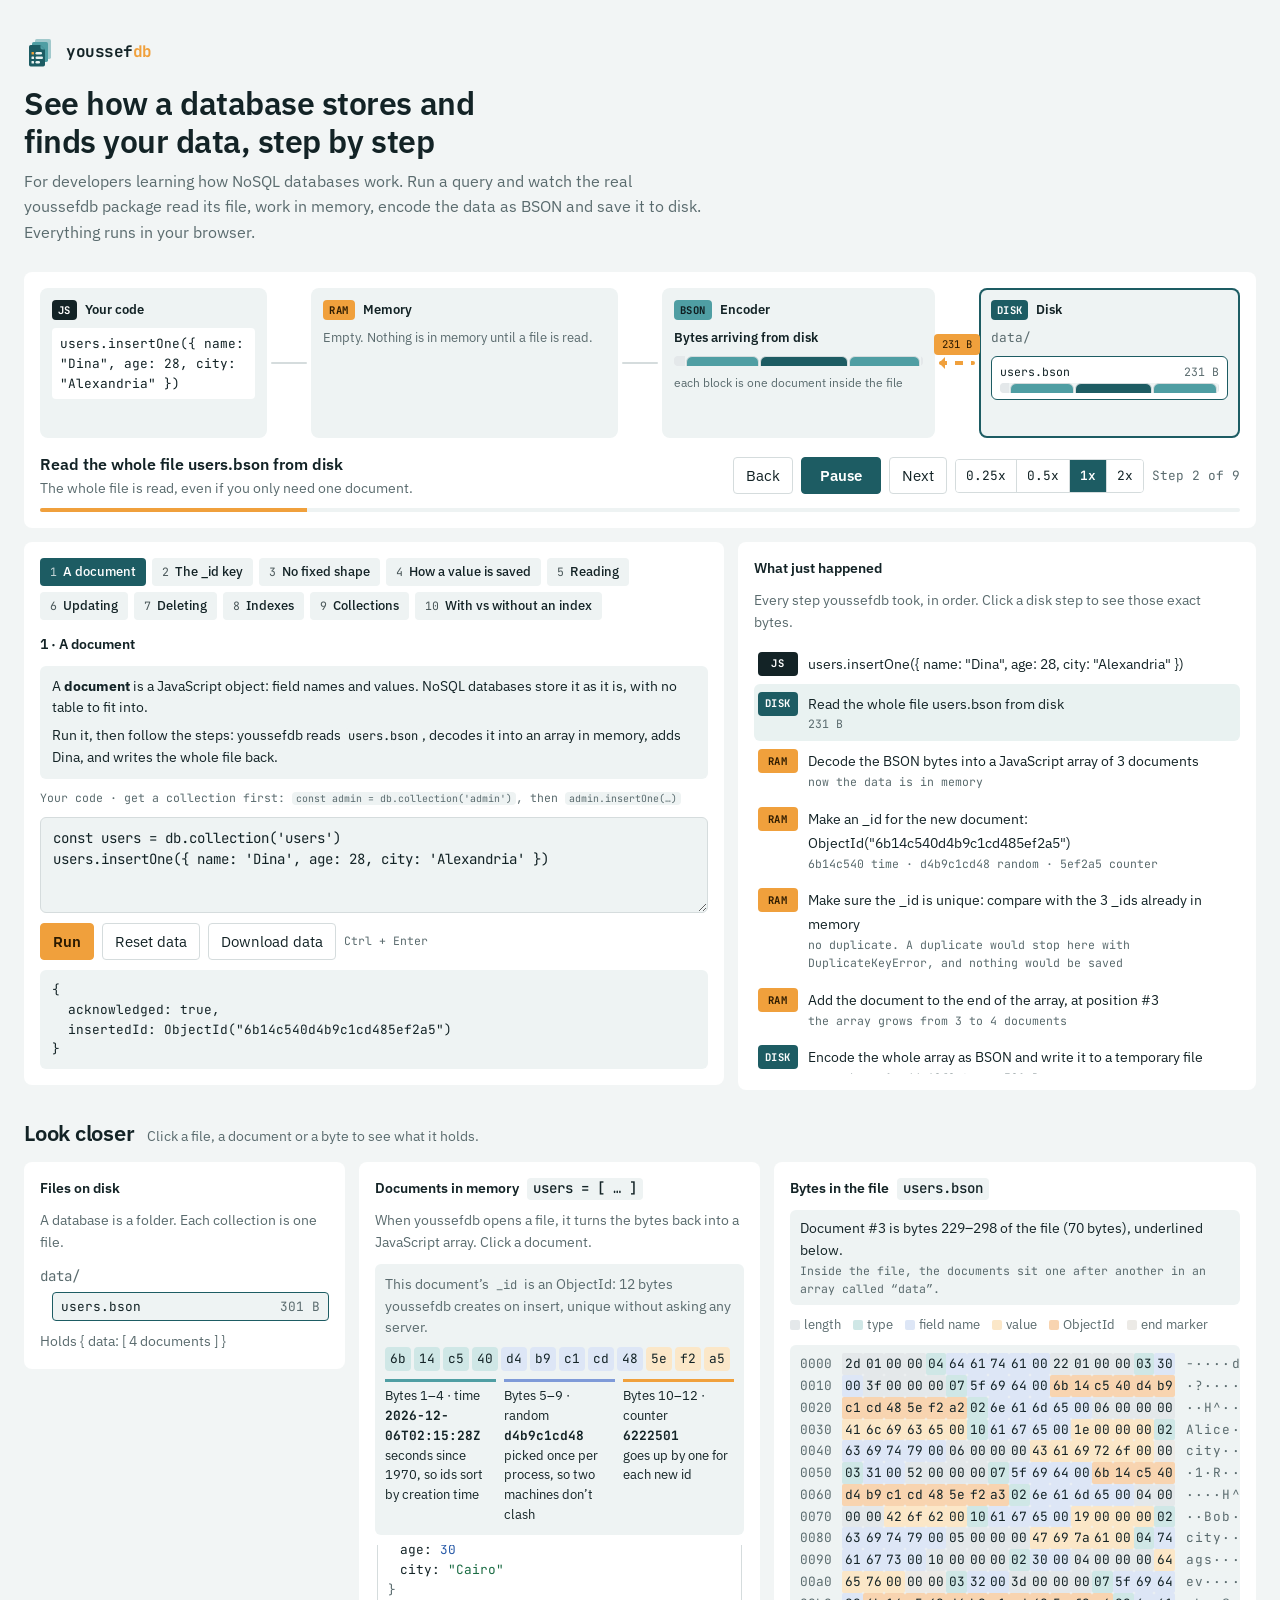
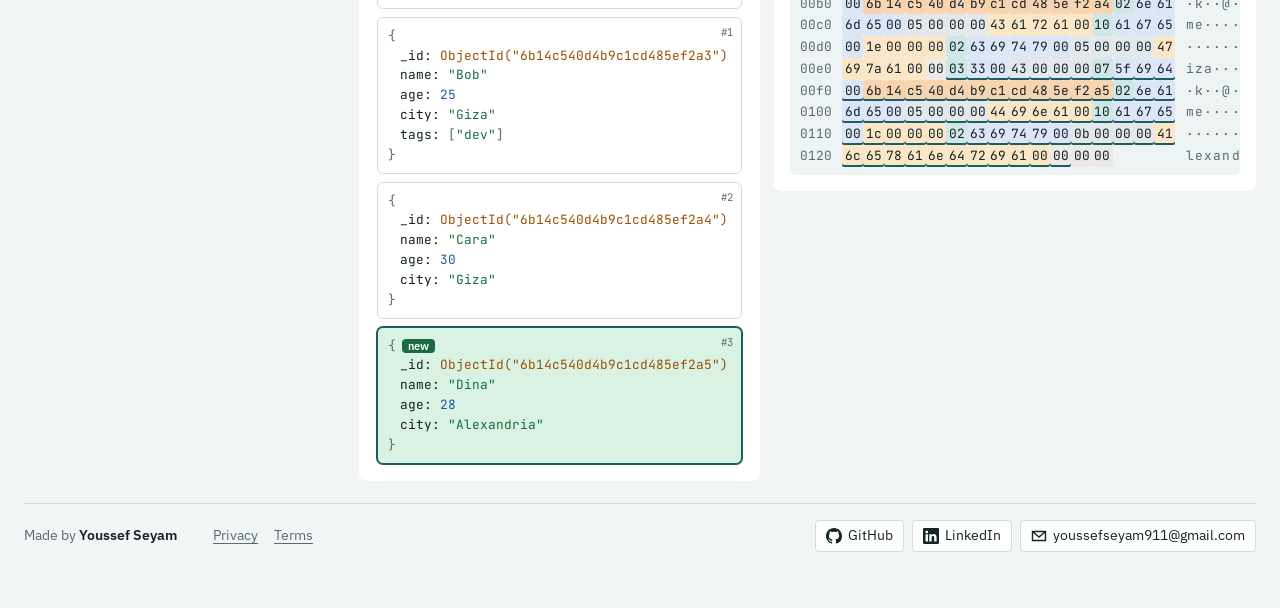
==== commit 58faac04: "Add detailed flow steps, speed control, new layout and site pages Learning features: - Playback spee" ====
--- a/docs/index.html
+++ b/docs/index.html
@@ -1,241 +1,288 @@
 <!doctype html><html lang="en"><head><meta charset="utf-8">
 <meta name="viewport" content="width=device-width,initial-scale=1">
+<title>Inside youssefdb</title>
 <meta name="description" content="Watch a NoSQL database work: the real youssefdb running in your browser, from code to memory to BSON bytes to disk.">
-<title>Inside youssefdb</title>
+<link rel="icon" href="favicon.svg" type="image/svg+xml">
+<link rel="icon" href="favicon-32.png" type="image/png" sizes="32x32">
+<link rel="apple-touch-icon" href="apple-touch-icon.png">
+<meta name="theme-color" content="#1d5c63">
+<meta property="og:type" content="website"><meta property="og:site_name" content="Inside youssefdb">
+<meta property="og:title" content="Inside youssefdb"><meta property="og:description" content="Watch a NoSQL database work: the real youssefdb running in your browser, from code to memory to BSON bytes to disk.">
 <link rel="stylesheet" href="https://fonts.googleapis.com/css2?family=IBM+Plex+Sans:wght@400;500;600&family=JetBrains+Mono:wght@400;500;700&display=swap">
 <style>
-/* Layout: workbench. Top row: lessons | code | step timeline. Bottom row: the three places data lives — disk, memory, bytes. */
+/* Layout: workbench. Top row: lessons | code | step timeline. Bottom row: the three places data lives (disk, memory, bytes). */
 :root{
   --bg:#f2f5f5; --panel:#ffffff; --sunk:#eef3f3; --ink:#132326; --muted:#5a6b6e; --line:#d5dcdd;
   --teal:#1d5c63; --teal-2:#4f9ea3; --bar:#e9f2f1; --amber:#f0a03c; --amber-ink:#2b1a00;
-  --t-str:#1f7a4d; --t-num:#2457a6; --t-bool:#8a3fa0; --t-null:#7a6f66; --t-oid:#b25a00; --t-date:#a3366a;
+  --t-str:#1a6b43; --t-num:#2457a6; --t-bool:#8a3fa0; --t-null:#685e56; --t-oid:#9c4f00; --t-date:#a3366a;
   --seg-len:#e4e8ea; --seg-type:#cfe7e6; --seg-key:#dde6f6; --seg-val:#fbe7c8; --seg-oid:#f8d4b0; --seg-end:#eceae6;
   --new:#d9f2e3; --chg:#fde7c4; --del:#f6dcdc; --hit:#dbe9fb; --focus:#1d5c63;
+  --r-xs:2px; --r-sm:4px; --r:6px; --r-lg:8px;
+  --fs-2xs:.66rem; --fs-xs:.72rem; --fs-sm:.8rem; --fs-md:.88rem; --fs-lg:1rem; --fs-xl:1.4rem; --fs-2xl:2rem;
+  --s-h:2px; --s-1:4px; --s-1h:6px; --s-2:8px; --s-2h:10px; --s-3:12px; --s-3h:14px; --s-4:16px; --s-5:20px; --s-6:28px; --s-7:48px;
+  --bad:#b42318; --on-solid:#fff; --on-teal-2:#0f1c1f; --oid-rnd:#7e9ad8;
   --sans:"IBM Plex Sans",system-ui,sans-serif; --mono:"JetBrains Mono",ui-monospace,Menlo,monospace;
 }
 @media (prefers-color-scheme: dark){ :root:not([data-theme="light"]){
   --bg:#0b1416; --panel:#132024; --sunk:#0f1a1d; --ink:#e4eeef; --muted:#93a7aa; --line:#25383c;
-  --teal:#3f8f95; --teal-2:#86c6c8; --bar:#1b2b2f;
+  --teal:#52a6ac; --teal-2:#86c6c8; --bar:#1b2b2f;
   --t-str:#6fd39b; --t-num:#8db6ff; --t-bool:#d39bf0; --t-null:#a9a39c; --t-oid:#ffb066; --t-date:#f08bbd;
   --seg-len:#1f2a2d; --seg-type:#17393b; --seg-key:#1d2a44; --seg-val:#3d2f17; --seg-oid:#4a2c12; --seg-end:#262422;
-  --new:#173828; --chg:#3d2f12; --del:#3e1d1d; --hit:#17304d; --focus:#86c6c8; color-scheme:dark } }
+  --new:#173828; --chg:#3d2f12; --del:#3e1d1d; --hit:#17304d; --focus:#86c6c8; --bad:#ff8a80; --on-solid:#0b1416; color-scheme:dark } }
 :root[data-theme="dark"]{
   --bg:#0b1416; --panel:#132024; --sunk:#0f1a1d; --ink:#e4eeef; --muted:#93a7aa; --line:#25383c;
-  --teal:#3f8f95; --teal-2:#86c6c8; --bar:#1b2b2f;
+  --teal:#52a6ac; --teal-2:#86c6c8; --bar:#1b2b2f;
   --t-str:#6fd39b; --t-num:#8db6ff; --t-bool:#d39bf0; --t-null:#a9a39c; --t-oid:#ffb066; --t-date:#f08bbd;
   --seg-len:#1f2a2d; --seg-type:#17393b; --seg-key:#1d2a44; --seg-val:#3d2f17; --seg-oid:#4a2c12; --seg-end:#262422;
-  --new:#173828; --chg:#3d2f12; --del:#3e1d1d; --hit:#17304d; --focus:#86c6c8; color-scheme:dark }
+  --new:#173828; --chg:#3d2f12; --del:#3e1d1d; --hit:#17304d; --focus:#86c6c8; --bad:#ff8a80; --on-solid:#0b1416; color-scheme:dark }
 
 *{box-sizing:border-box}
 body{background:var(--bg);color:var(--ink);font-family:var(--sans);font-size:15px;line-height:1.55}
-.wrap{max-width:1440px;margin:0 auto;padding-inline:16px;padding-block:18px 48px;display:flex;flex-direction:column;gap:14px}
-header{display:flex;align-items:center;gap:14px;flex-wrap:wrap}
-.brand{display:flex;align-items:center;gap:10px}
-.brand b{font-family:var(--mono);font-size:1.4rem;letter-spacing:-.03em}
+.wrap{max-width:1440px;margin:0 auto;padding-inline:var(--s-4);padding-block:var(--s-5) var(--s-7);display:flex;flex-direction:column;gap:var(--s-3h)}
+header{display:flex;align-items:center;gap:var(--s-3h);flex-wrap:wrap}
+.brand{display:flex;align-items:center;gap:var(--s-2h)}
+.brand b{font-family:var(--mono);font-size:var(--fs-xl);letter-spacing:-.03em}
 .brand b span{color:var(--amber)}
-.tagline{margin:0;color:var(--muted);flex:1;min-width:240px;max-width:70ch}
-.pill{font-family:var(--mono);font-size:.72rem;border:1px solid var(--line);border-radius:999px;padding:2px 10px;color:var(--muted);white-space:nowrap}
-
-.top{display:grid;grid-template-columns:minmax(0,230px) minmax(0,1.15fr) minmax(0,1fr);gap:14px;align-items:start}
-.bottom{display:grid;grid-template-columns:minmax(0,230px) minmax(0,1fr) minmax(0,1.15fr);gap:14px;align-items:start}
-@media (max-width:1150px){.top,.bottom{grid-template-columns:minmax(0,1fr) minmax(0,1fr)}.lessons,.disk{grid-column:1/-1}}
-@media (max-width:720px){.top,.bottom{grid-template-columns:minmax(0,1fr)}}
-.panel{background:var(--panel);border:1px solid var(--line);border-radius:8px;padding:14px;display:flex;flex-direction:column;gap:10px;min-width:0}
-h2{font-size:.72rem;text-transform:uppercase;letter-spacing:.1em;color:var(--muted);margin:0;font-weight:600;display:flex;align-items:center;gap:8px}
-h2 .where{font-family:var(--mono);text-transform:none;letter-spacing:0;font-weight:500;color:var(--ink);background:var(--sunk);border-radius:4px;padding:0 6px}
-.sub{margin:0;color:var(--muted);font-size:.85rem}
-button{font:inherit;cursor:pointer;border-radius:5px;border:1px solid var(--line);background:var(--panel);color:var(--ink);padding:6px 12px}
+.hero{flex-direction:column;align-items:flex-start;gap:var(--s-2);padding-block:var(--s-2) var(--s-3)}
+.hero .brand b{font-size:var(--fs-lg)}
+.hero h1{margin:var(--s-2) 0 0;font-size:var(--fs-2xl);line-height:1.2;font-weight:600;letter-spacing:-.015em;max-width:26ch;text-wrap:balance}
+.lede{margin:0;color:var(--muted);font-size:var(--fs-lg);line-height:1.6;max-width:68ch}
+@media (max-width:720px){.hero h1{font-size:var(--fs-xl)}.lede{font-size:var(--fs-md)}}
+
+.work{display:grid;grid-template-columns:minmax(0,1.35fr) minmax(0,1fr);gap:var(--s-3h);align-items:start}
+.inspect{display:flex;flex-direction:column;gap:var(--s-3);margin-top:var(--s-3)}
+.inspect-head{display:flex;flex-wrap:wrap;align-items:baseline;gap:var(--s-1) var(--s-3)}
+.section-title{font-size:var(--fs-xl);font-weight:600;margin:0;letter-spacing:-.01em}
+.bottom{display:grid;grid-template-columns:minmax(0,.8fr) minmax(0,1fr) minmax(0,1.2fr);gap:var(--s-3h);align-items:start}
+@media (max-width:1150px){.bottom{grid-template-columns:minmax(0,1fr) minmax(0,1fr)}.panel.files{grid-column:1/-1}}
+@media (max-width:900px){.work{grid-template-columns:minmax(0,1fr)}}
+@media (max-width:720px){.bottom{grid-template-columns:minmax(0,1fr)}}
+.panel{background:var(--panel);border-radius:var(--r-lg);padding:var(--s-4);display:flex;flex-direction:column;gap:var(--s-2h);min-width:0}
+.panel > h2,.panel > h3{font-size:var(--fs-md);color:var(--ink);margin:0;font-weight:600;display:flex;align-items:center;flex-wrap:wrap;gap:var(--s-2)}
+.panel .where{font-family:var(--mono);text-transform:none;letter-spacing:0;font-weight:500;color:var(--ink);background:var(--sunk);border-radius:var(--r-sm);padding:0 var(--s-1h)}
+.sub{margin:0;color:var(--muted);font-size:var(--fs-md)}
+button{font:inherit;cursor:pointer;border-radius:var(--r-sm);border:1px solid var(--line);background:var(--panel);color:var(--ink);padding:var(--s-1h) var(--s-3)}
 button:focus-visible,textarea:focus-visible,[tabindex]:focus-visible{outline:2px solid var(--focus);outline-offset:2px}
-code{font-family:var(--mono);font-size:.86em;background:var(--sunk);padding:0 4px;border-radius:3px}
+code{font-family:var(--mono);font-size:.86em;background:var(--sunk);padding:0 var(--s-1);border-radius:var(--r-sm)}
 
 /* lessons */
-.lessons ol{list-style:none;margin:0;padding:0;display:flex;flex-direction:column;gap:6px}
-@media (max-width:1150px) and (min-width:721px){.lessons ol{display:grid;grid-template-columns:repeat(4,minmax(0,1fr))}}
-.lesson{width:100%;text-align:start;display:flex;flex-direction:column;gap:1px;padding:8px 10px}
-.lesson[aria-current="true"]{border-color:var(--teal);background:var(--sunk)}
-.lesson .n{font-family:var(--mono);font-size:.7rem;color:var(--teal)}
-.lesson .t{font-weight:600;font-size:.9rem}
+.lesson-list{list-style:none;margin:0 0 var(--s-1);padding:0;display:flex;flex-wrap:wrap;gap:var(--s-1h)}
+.lesson{display:flex;align-items:baseline;gap:var(--s-1h);padding:var(--s-1) var(--s-2h);border:0;background:var(--sunk);font-size:var(--fs-sm)}
+.lesson:hover{background:var(--bar)}
+.lesson[aria-current="true"]{background:var(--teal);color:var(--on-solid)}
+.lesson .n{font-family:var(--mono);font-size:var(--fs-xs);opacity:.75}
+.lesson .t{font-weight:500}
+@media (max-width:720px){
+  .lesson-list{flex-wrap:nowrap;overflow-x:auto;padding-bottom:var(--s-1);scroll-snap-type:x proximity}
+  .lesson-list li{flex:0 0 auto;scroll-snap-align:start}
+}
 
 /* code */
-.explain{background:var(--sunk);border-radius:6px;padding:10px 12px;font-size:.92rem}
-.explain p{margin:0 0 6px}.explain p:last-child{margin:0}
-textarea{font-family:var(--mono);font-size:.88rem;color:var(--ink);background:var(--sunk);border:1px solid var(--line);border-radius:6px;padding:10px 12px;width:100%;min-height:96px;resize:vertical;line-height:1.5}
-.bar{display:flex;gap:8px;flex-wrap:wrap;align-items:center}
+.explain{background:var(--sunk);border-radius:var(--r);padding:var(--s-2h) var(--s-3);font-size:var(--fs-md)}
+.explain p{margin:0 0 var(--s-1h)}.explain p:last-child{margin:0}
+textarea{font-family:var(--mono);font-size:var(--fs-md);color:var(--ink);background:var(--sunk);border:1px solid var(--line);border-radius:var(--r);padding:var(--s-2h) var(--s-3);width:100%;min-height:96px;resize:vertical;line-height:1.5}
+.bar{display:flex;gap:var(--s-2);flex-wrap:wrap;align-items:center}
 .run{background:var(--amber);border-color:var(--amber);color:var(--amber-ink);font-weight:600}
-.hint{font-family:var(--mono);font-size:.74rem;color:var(--muted)}
-pre.result{margin:0;font-family:var(--mono);font-size:.8rem;background:var(--sunk);border-radius:6px;padding:10px 12px;max-height:180px;overflow:auto;white-space:pre}
-pre.result.err{color:#b42318}
+.hint{font-family:var(--mono);font-size:var(--fs-xs);color:var(--muted)}
+pre.result{margin:0;font-family:var(--mono);font-size:var(--fs-sm);background:var(--sunk);border-radius:var(--r);padding:var(--s-2h) var(--s-3);max-height:180px;overflow:auto;white-space:pre}
+pre.result.err{color:var(--bad)}
 
 /* timeline */
 .steps{list-style:none;margin:0;padding:0;display:flex;flex-direction:column;max-height:430px;overflow:auto}
-.step{display:grid;grid-template-columns:40px minmax(0,1fr);gap:10px;padding:7px 4px;border-radius:6px;cursor:default}
+.step{display:grid;grid-template-columns:40px minmax(0,1fr);gap:var(--s-2h);padding:var(--s-2) var(--s-1);border-radius:var(--r);cursor:default}
 .step[data-has-bytes]{cursor:pointer}
 .step[data-has-bytes]:hover{background:var(--sunk)}
-.step[aria-selected="true"]{background:var(--hit)}
-.step .ic{width:40px;height:24px;border-radius:5px;display:flex;align-items:center;justify-content:center;font-family:var(--mono);font-size:.64rem;letter-spacing:.04em;font-weight:700;background:var(--bar);color:var(--teal)}
-.step .ic.disk{background:var(--teal);color:#fff}
+.step[aria-selected="true"]{background:var(--bar)}
+.step .ic{width:40px;height:24px;border-radius:var(--r-sm);display:flex;align-items:center;justify-content:center;font-family:var(--mono);font-size:var(--fs-2xs);letter-spacing:.04em;font-weight:700;background:var(--bar);color:var(--teal)}
+.step .ic.disk{background:var(--teal);color:var(--on-solid)}
 .step .ic.mem{background:var(--amber);color:var(--amber-ink)}
 .step .ic.call{background:var(--ink);color:var(--panel)}
-.step .tt{font-size:.9rem}
-.step .dd{font-family:var(--mono);font-size:.74rem;color:var(--muted);overflow-wrap:anywhere}
-.step.call{margin-top:6px;border-top:1px dashed var(--line);padding-top:10px}
-.step.call:first-child{margin-top:0;border-top:0;padding-top:7px}
-.empty{color:var(--muted);font-size:.9rem;margin:0}
+.step .tt{font-size:var(--fs-md)}
+.step .dd{font-family:var(--mono);font-size:var(--fs-xs);color:var(--muted);overflow-wrap:anywhere}
+.step.call{margin-top:var(--s-1h);border-top:1px dashed var(--line);padding-top:var(--s-2h)}
+.step.call:first-child{margin-top:0;border-top:0;padding-top:var(--s-2)}
+.empty{color:var(--muted);font-size:var(--fs-md);margin:0}
 
 /* disk */
-.tree{font-family:var(--mono);font-size:.84rem;display:flex;flex-direction:column;gap:2px}
-.tree .dir{color:var(--muted);padding:2px 0}
-.tree .file{margin-inline-start:12px;width:calc(100% - 12px)}
-.file{display:flex;justify-content:space-between;gap:8px;width:100%;text-align:start;padding:5px 8px;border-radius:5px;border:1px solid transparent;background:none;font-family:var(--mono);font-size:.82rem}
+.tree{font-family:var(--mono);font-size:var(--fs-md);display:flex;flex-direction:column;gap:2px}
+.tree .dir{color:var(--muted);padding:var(--s-h) 0}
+.tree .file{margin-inline-start:var(--s-3);width:calc(100% - 12px)}
+.file{display:flex;justify-content:space-between;gap:var(--s-2);width:100%;text-align:start;padding:var(--s-1) var(--s-2);border-radius:var(--r-sm);border:1px solid transparent;background:none;font-family:var(--mono);font-size:var(--fs-sm)}
 .file:hover{background:var(--sunk)}
 .file[aria-pressed="true"]{border-color:var(--teal);background:var(--sunk)}
 .file .sz{color:var(--muted);font-variant-numeric:tabular-nums}
 .file.flash{animation:flash 1.2s ease-out}
 @keyframes flash{from{background:var(--chg)}to{background:transparent}}
-.diskinfo{font-size:.84rem;color:var(--muted);margin:0}
+.diskinfo{font-size:var(--fs-md);color:var(--muted);margin:0}
 
 /* memory */
-.memhead{font-family:var(--mono);font-size:.82rem;color:var(--muted)}
-.docs{display:flex;flex-direction:column;gap:8px;max-height:520px;overflow:auto;padding:2px}
-.doc{border:1px solid var(--line);border-radius:6px;padding:8px 10px;font-family:var(--mono);font-size:.8rem;cursor:pointer;background:var(--panel);position:relative}
+.memhead{font-family:var(--mono);font-size:var(--fs-sm);color:var(--muted)}
+.docs{display:flex;flex-direction:column;gap:var(--s-2);max-height:520px;overflow:auto;padding:var(--s-h)}
+.doc{border:1px solid var(--line);border-radius:var(--r);padding:var(--s-2) var(--s-2h);font-family:var(--mono);font-size:var(--fs-sm);cursor:pointer;background:var(--panel);position:relative}
 .doc:hover{border-color:var(--teal-2)}
 .doc[aria-selected="true"]{border-color:var(--teal);box-shadow:0 0 0 1px var(--teal)}
-.doc .idx{position:absolute;top:6px;inset-inline-end:8px;font-size:.68rem;color:var(--muted)}
-.doc .tag{font-family:var(--sans);font-size:.68rem;font-weight:600;border-radius:3px;padding:0 6px;margin-inline-start:6px}
-.doc.new{background:var(--new)}.doc.new .tag{background:var(--t-str);color:#fff}
+.doc .idx{position:absolute;top:6px;inset-inline-end:8px;font-size:var(--fs-2xs);color:var(--muted)}
+.doc .tag{font-family:var(--sans);font-size:var(--fs-2xs);font-weight:600;border-radius:var(--r-sm);padding:0 var(--s-1h);margin-inline-start:var(--s-1h)}
+.doc.new{background:var(--new)}.doc.new .tag{background:var(--t-str);color:var(--on-solid)}
 .doc.chg .tag{background:var(--amber);color:var(--amber-ink)}
-.doc.del{background:var(--del);opacity:.75;text-decoration:line-through}.doc.del .tag{background:#b42318;color:#fff}
-.doc.hit{background:var(--hit)}.doc.hit .tag{background:var(--teal);color:#fff}
-.kv{display:block;padding-inline-start:12px;white-space:pre-wrap;overflow-wrap:anywhere}
-.kv.changed{background:var(--chg);border-radius:3px}
+.doc.del{background:var(--del);opacity:.75;text-decoration:line-through}.doc.del .tag{background:var(--bad);color:var(--on-solid)}
+.doc.hit{background:var(--hit)}.doc.hit .tag{background:var(--teal);color:var(--on-solid)}
+.kv{display:block;padding-inline-start:var(--s-3);white-space:pre-wrap;overflow-wrap:anywhere}
+.kv.changed{background:var(--chg);border-radius:var(--r-sm)}
 .k{color:var(--ink)}
 .v-str{color:var(--t-str)}.v-num{color:var(--t-num)}.v-bool{color:var(--t-bool)}.v-null{color:var(--t-null)}.v-oid{color:var(--t-oid)}.v-date{color:var(--t-date)}
 .brace{color:var(--muted)}
-.idxview{font-family:var(--mono);font-size:.8rem;display:flex;flex-direction:column;gap:6px}
-.idxview .row{display:flex;gap:8px;flex-wrap:wrap;align-items:baseline}
-.idxview .pos{background:var(--sunk);border-radius:3px;padding:0 5px}
+.idxview{font-family:var(--mono);font-size:var(--fs-sm);display:flex;flex-direction:column;gap:var(--s-1h)}
+.idxview .row{display:flex;gap:var(--s-2);flex-wrap:wrap;align-items:baseline}
+.idxview .pos{background:var(--sunk);border-radius:var(--r-sm);padding:0 var(--s-1)}
 
 /* object id */
-.oid{border:1px dashed var(--line);border-radius:6px;padding:10px;display:flex;flex-direction:column;gap:8px}
+.oid{background:var(--sunk);border-radius:var(--r);padding:var(--s-2h);display:flex;flex-direction:column;gap:var(--s-2)}
 .oid .bytes{display:flex;gap:3px;flex-wrap:wrap}
-.oid .b{font-family:var(--mono);font-size:.78rem;width:26px;text-align:center;border-radius:3px;padding:2px 0}
+.oid .b{font-family:var(--mono);font-size:var(--fs-sm);width:26px;text-align:center;border-radius:var(--r-sm);padding:var(--s-h) 0}
 .oid .b.ts{background:var(--seg-type)}.oid .b.rnd{background:var(--seg-key)}.oid .b.cnt{background:var(--seg-val)}
-.oid .legend{display:grid;grid-template-columns:repeat(3,minmax(0,1fr));gap:8px;font-size:.8rem}
+.oid .legend{display:grid;grid-template-columns:repeat(3,minmax(0,1fr));gap:var(--s-2);font-size:var(--fs-sm)}
 @media (max-width:500px){.oid .legend{grid-template-columns:minmax(0,1fr)}}
-.oid .legend div{border-top:3px solid;padding-top:4px}
-.oid .legend .ts{border-color:var(--teal-2)}.oid .legend .rnd{border-color:#7e9ad8}.oid .legend .cnt{border-color:var(--amber)}
-.oid .legend b{display:block;font-family:var(--mono);font-size:.78rem}
+.oid .legend div{border-top:3px solid;padding-top:var(--s-1)}
+.oid .legend .ts{border-color:var(--teal-2)}.oid .legend .rnd{border-color:var(--oid-rnd)}.oid .legend .cnt{border-color:var(--amber)}
+.oid .legend b{display:block;font-family:var(--mono);font-size:var(--fs-sm)}
 
 /* bytes */
-.caption{min-height:44px;background:var(--sunk);border-radius:6px;padding:7px 10px;font-size:.86rem}
-.caption .r{font-family:var(--mono);font-size:.74rem;color:var(--muted)}
-.hexwrap{overflow:auto;max-height:470px;border:1px solid var(--line);border-radius:6px}
-.hex{font-family:var(--mono);font-size:.76rem;line-height:1.7;padding:8px 10px;min-width:max-content}
-.hex .row{display:flex;gap:10px;white-space:pre}
+.caption{min-height:44px;background:var(--sunk);border-radius:var(--r);padding:var(--s-2) var(--s-2h);font-size:var(--fs-md)}
+.caption .r{font-family:var(--mono);font-size:var(--fs-xs);color:var(--muted)}
+.hexwrap{overflow:auto;max-height:470px;background:var(--sunk);border-radius:var(--r)}
+.hex{font-family:var(--mono);font-size:var(--fs-sm);line-height:1.7;padding:var(--s-2) var(--s-2h);min-width:max-content}
+.hex .row{display:flex;gap:var(--s-2h);white-space:pre}
 .hex .off{color:var(--muted);width:4ch}
 .hex .cells{display:flex}
-.hex .c{width:2.6ch;text-align:center;border-radius:2px;cursor:default}
+.hex .c{width:2.6ch;text-align:center;border-radius:var(--r-xs);cursor:default}
 .hex .a{width:1.15ch;text-align:center}
 .hex .ascii{display:flex;color:var(--muted)}
 .s-len{background:var(--seg-len)}.s-type{background:var(--seg-type)}.s-key{background:var(--seg-key)}.s-val{background:var(--seg-val)}.s-oid{background:var(--seg-oid)}.s-end{background:var(--seg-end)}
 .hex .on{outline:1.5px solid var(--ink);outline-offset:-1px}
 .hex .indoc{box-shadow:inset 0 -2px 0 var(--teal)}
-.keys{display:flex;flex-wrap:wrap;gap:6px 12px;font-size:.76rem;color:var(--muted)}
-.keys span::before{content:"";display:inline-block;width:10px;height:10px;border-radius:2px;margin-inline-end:5px;vertical-align:-1px;background:var(--sw)}
-.more{align-self:flex-start;font-size:.8rem}
+.keys{display:flex;flex-wrap:wrap;gap:6px 12px;font-size:var(--fs-sm);color:var(--muted)}
+.keys span::before{content:"";display:inline-block;width:10px;height:10px;border-radius:var(--r-xs);margin-inline-end:var(--s-1);vertical-align:-1px;background:var(--sw)}
+.more{align-self:flex-start;font-size:var(--fs-sm)}
 @media (prefers-reduced-motion: reduce){.file.flash{animation:none}}
-@media (max-width:720px){
-  .lessons ol{flex-direction:row;overflow-x:auto;padding-bottom:4px;scroll-snap-type:x proximity}
-  .lessons li{flex:0 0 auto;scroll-snap-align:start}
-  .lesson{min-width:150px}
-}
 
 /* ---------- animated flow ---------- */
-.flow{gap:14px}
-.stage{display:grid;grid-template-columns:minmax(0,1fr) 64px minmax(0,1.35fr) 64px minmax(0,1.2fr) 64px minmax(0,1.15fr);align-items:stretch}
-.station{border:1.5px solid var(--line);border-radius:10px;padding:12px;display:flex;flex-direction:column;gap:8px;min-width:0;min-height:190px;background:var(--panel);transition:border-color .3s,box-shadow .3s,transform .3s}
-.station h3{margin:0;font-size:.82rem;font-weight:600;display:flex;align-items:center;gap:8px}
-.station .ico{font-family:var(--mono);font-size:.62rem;font-weight:700;letter-spacing:.04em;border-radius:4px;padding:2px 6px;background:var(--ink);color:var(--panel)}
+.flow{gap:var(--s-3h)}
+.stage{display:grid;grid-template-columns:minmax(0,1fr) 44px minmax(0,1.35fr) 44px minmax(0,1.2fr) 44px minmax(0,1.15fr);align-items:stretch}
+.station{border-radius:var(--r-lg);padding:var(--s-3);display:flex;flex-direction:column;gap:var(--s-2);min-width:0;min-height:150px;background:var(--sunk);box-shadow:inset 0 0 0 2px transparent;transition:box-shadow calc(.3s * var(--slow,1))}
+.station h3{margin:0;font-size:var(--fs-sm);font-weight:600;display:flex;align-items:center;gap:var(--s-2)}
+.station .ico{font-family:var(--mono);font-size:var(--fs-2xs);font-weight:700;letter-spacing:.04em;border-radius:var(--r-sm);padding:var(--s-h) var(--s-1h);background:var(--ink);color:var(--panel)}
 .station .ico.mem{background:var(--amber);color:var(--amber-ink)}
-.station .ico.enc{background:var(--teal-2);color:#0f1c1f}
-.station .ico.disk{background:var(--teal);color:#fff}
-.station.active{border-color:var(--teal);box-shadow:0 0 0 3px color-mix(in srgb,var(--teal) 22%,transparent);transform:translateY(-2px)}
-.station.bad.active{border-color:#b42318;box-shadow:0 0 0 3px color-mix(in srgb,#b42318 22%,transparent)}
-.sb{display:flex;flex-direction:column;gap:8px;min-width:0;font-size:.84rem}
-.idle{margin:0;color:var(--muted);font-size:.82rem}
-.sb code.call{display:block;white-space:pre-wrap;overflow-wrap:anywhere;font-size:.78rem;padding:6px 8px}
-.ret{font-family:var(--mono);font-size:.76rem;color:var(--t-str);overflow-wrap:anywhere}
-.ret.bad{color:#b42318}
+.station .ico.enc{background:var(--teal-2);color:var(--on-teal-2)}
+.station .ico.disk{background:var(--teal);color:var(--on-solid)}
+.station.active{box-shadow:inset 0 0 0 2px var(--teal)}
+.station.bad.active{box-shadow:inset 0 0 0 2px var(--bad)}
+.sb{display:flex;flex-direction:column;gap:var(--s-2);min-width:0;font-size:var(--fs-md)}
+.idle{margin:0;color:var(--muted);font-size:var(--fs-sm)}
+.sb code.call{display:block;background:var(--panel);white-space:pre-wrap;overflow-wrap:anywhere;font-size:var(--fs-sm);padding:var(--s-1h) var(--s-2)}
+.ret{font-family:var(--mono);font-size:var(--fs-sm);color:var(--t-str);overflow-wrap:anywhere}
+.ret.bad{color:var(--bad)}
 
 .pipe{position:relative;display:flex;align-items:center;justify-content:center}
-.pipe .line{position:absolute;left:4px;right:4px;top:50%;height:4px;transform:translateY(-50%);border-radius:2px;background:var(--line)}
-.pipe.fwd .line,.pipe.back .line{background:repeating-linear-gradient(90deg,var(--amber) 0 8px,transparent 8px 16px);background-size:16px 4px}
-.pipe.fwd .line{animation:flowR .6s linear infinite}
-.pipe.back .line{animation:flowL .6s linear infinite}
+.pipe .line{position:absolute;left:4px;right:4px;top:50%;height:2px;transform:translateY(-50%);border-radius:var(--r-xs);background:var(--line)}
+.pipe.fwd .line,.pipe.back .line{height:4px;background:repeating-linear-gradient(90deg,var(--amber) 0 8px,transparent 8px 16px);background-size:16px 4px}
+.pipe.fwd .line{animation:flowR calc(.6s * var(--slow,1)) linear infinite}
+.pipe.back .line{animation:flowL calc(.6s * var(--slow,1)) linear infinite}
 .pipe .line::after{content:"";position:absolute;top:50%;width:0;height:0;border:6px solid transparent;transform:translateY(-50%);opacity:0}
 .pipe.fwd .line::after{right:-6px;border-left-color:var(--amber);opacity:1}
 .pipe.back .line::after{left:-6px;border-right-color:var(--amber);opacity:1}
-.pipe .pkt{position:relative;top:-18px;font-family:var(--mono);font-size:.66rem;background:var(--amber);color:var(--amber-ink);border-radius:999px;padding:1px 7px;white-space:nowrap;opacity:0;transition:opacity .2s}
+.pipe .pkt{position:relative;top:-18px;font-family:var(--mono);font-size:var(--fs-2xs);background:var(--amber);color:var(--amber-ink);border-radius:var(--r-sm);padding:var(--s-h) var(--s-2);white-space:nowrap;opacity:0;transition:opacity .2s}
 .pipe.fwd .pkt,.pipe.back .pkt{opacity:1}
 @keyframes flowR{to{background-position:16px 0}}
 @keyframes flowL{to{background-position:-16px 0}}
 
-.arrlabel{font-family:var(--mono);font-size:.76rem;color:var(--muted)}
-.tiles{display:grid;grid-template-columns:repeat(auto-fill,minmax(92px,1fr));gap:6px;max-height:210px;overflow:auto}
-.tile{border:1px solid var(--line);border-radius:6px;padding:5px 7px;background:var(--sunk);display:flex;flex-direction:column;min-width:0}
-.tile .ti{font-family:var(--mono);font-size:.62rem;color:var(--muted)}
-.tile .tt{font-size:.74rem;white-space:nowrap;overflow:hidden;text-overflow:ellipsis}
+.arrlabel{font-family:var(--mono);font-size:var(--fs-sm);color:var(--muted)}
+.tiles{display:grid;grid-template-columns:repeat(auto-fill,minmax(92px,1fr));gap:var(--s-1h);max-height:210px;overflow:auto}
+.tile{border:1px solid transparent;border-radius:var(--r);padding:var(--s-1) var(--s-2);background:var(--panel);display:flex;flex-direction:column;min-width:0}
+.tile .ti{font-family:var(--mono);font-size:var(--fs-2xs);color:var(--muted)}
+.tile .tt{font-size:var(--fs-xs);white-space:nowrap;overflow:hidden;text-overflow:ellipsis}
 .tile.new{background:var(--new);border-color:var(--t-str)}
 .tile.chg{background:var(--chg);border-color:var(--amber)}
 .tile.hit{background:var(--hit);border-color:var(--t-num)}
-.tile.del{background:var(--del);border-color:#b42318;text-decoration:line-through;opacity:.7}
-.tile.new.anim{animation:pop .5s ease-out both}
-.tile.chg.anim{animation:pulse .9s ease-out}
-.tile.del.anim{animation:fadeout .9s ease-out both}
-.tile.scan{animation:scan .45s ease-out both;animation-delay:var(--d)}
+.tile.del{background:var(--del);border-color:var(--bad);text-decoration:line-through;opacity:.7}
+.tile.new.anim{animation:pop calc(.5s * var(--slow,1)) ease-out both}
+.tile.chg.anim{animation:pulse calc(.9s * var(--slow,1)) ease-out}
+.tile.del.anim{animation:fadeout calc(.9s * var(--slow,1)) ease-out both}
+.tile.scan{animation:scan calc(.45s * var(--slow,1)) ease-out both;animation-delay:calc(var(--d) * var(--slow,1))}
+.tile .mk{font-weight:600;color:var(--ink)}
+.tile.cur{border-color:var(--amber);box-shadow:0 0 0 2px var(--amber);background:var(--chg)}
+.tile.cur.anim{animation:pulse calc(.9s * var(--slow,1)) ease-out}
+.tile.miss{opacity:.6}.tile.miss .mk{color:var(--bad)}
+.tile.hit .mk{color:var(--t-str)}
+.tile.skip{opacity:.4;border:1px dashed var(--line);background:transparent}
+.tile.done{border-color:var(--teal-2)}
+.itable{display:flex;flex-direction:column;gap:2px;font-family:var(--mono);font-size:var(--fs-xs);max-height:150px;overflow:auto}
+.irow{display:grid;grid-template-columns:minmax(0,1fr) auto minmax(0,1fr);gap:var(--s-1h);padding:var(--s-h) var(--s-1h);border-radius:var(--r-sm);background:var(--panel);border:1px solid transparent}
+.irow .ik{overflow:hidden;text-overflow:ellipsis;white-space:nowrap}
+.irow .ia{color:var(--muted)}
+.irow .ip span.now{background:var(--amber);color:var(--amber-ink);border-radius:var(--r-sm);padding:0 var(--s-1)}
+.irow.hit{border-color:var(--t-num);background:var(--hit);font-weight:600}
+.irow.cur{border-color:var(--amber)}
+.irow.more{color:var(--muted);display:block}
+.cmp{display:flex;flex-direction:column;gap:2px}
+.cmprow{font-family:var(--mono);font-size:var(--fs-xs);padding:var(--s-h) var(--s-1h);border-radius:var(--r-sm);overflow-wrap:anywhere}
+.cmprow.ok{background:var(--new)}.cmprow.bad{background:var(--del)}
+.verdict{font-size:var(--fs-sm);font-weight:600;padding:var(--s-1) var(--s-2);border-radius:var(--r-sm);background:var(--panel)}
+.verdict.ok{background:var(--new)}
+.newdoc{font-family:var(--mono);font-size:var(--fs-xs);border:1px solid var(--t-str);background:var(--new);border-radius:var(--r);padding:var(--s-1) var(--s-2);overflow-wrap:anywhere}
+.newdoc.anim{animation:pop calc(.5s * var(--slow,1)) ease-out both}
+.newdoc .nk{font-weight:600}
+.oidp .ts,.oidlegend .ts{border-bottom:2px solid var(--teal-2)}
+.oidp .rnd,.oidlegend .rnd{border-bottom:2px solid var(--oid-rnd)}
+.oidp .cnt,.oidlegend .cnt{border-bottom:2px solid var(--amber)}
+.oidlegend{display:flex;gap:var(--s-3);font-size:var(--fs-xs);color:var(--muted)}
 @keyframes pop{from{transform:scale(.4);opacity:0}70%{transform:scale(1.08)}to{transform:scale(1);opacity:1}}
 @keyframes pulse{0%{box-shadow:0 0 0 0 var(--amber)}100%{box-shadow:0 0 0 8px transparent}}
 @keyframes fadeout{from{opacity:1;transform:scale(1)}to{opacity:.7;transform:scale(.94)}}
 @keyframes scan{0%{outline:2px solid var(--teal);outline-offset:0}100%{outline:2px solid transparent;outline-offset:3px}}
 
-.encmode{font-size:.78rem;font-weight:600}
-.focus{font-family:var(--mono);font-size:.74rem;color:var(--muted);overflow:hidden;text-overflow:ellipsis;white-space:nowrap}
+.encmode{font-size:var(--fs-sm);font-weight:600}
+.focus{font-family:var(--mono);font-size:var(--fs-xs);color:var(--muted);overflow:hidden;text-overflow:ellipsis;white-space:nowrap}
 .strip{display:grid;height:22px;gap:2px}
-.strip .blk{border-radius:2px;min-width:2px}
-.striplabels{display:flex;flex-wrap:wrap;gap:2px 10px;font-size:.7rem;color:var(--muted)}
+.strip .blk{border-radius:var(--r-xs);min-width:2px}
+.striplabels{display:flex;flex-wrap:wrap;gap:2px 10px;font-size:var(--fs-xs);color:var(--muted)}
 .striplabels b{color:var(--ink);font-family:var(--mono);font-weight:500}
-.stripnote{font-size:.72rem;color:var(--muted)}
-
-.folder{font-family:var(--mono);font-size:.76rem;color:var(--muted)}
-.frow{display:grid;grid-template-columns:minmax(0,1fr) auto;gap:2px 8px;align-items:center;border:1px solid var(--line);border-radius:6px;padding:6px 8px;background:var(--panel)}
-.frow .fname{font-family:var(--mono);font-size:.74rem;overflow:hidden;text-overflow:ellipsis;white-space:nowrap}
-.frow .fsz{font-family:var(--mono);font-size:.7rem;color:var(--muted)}
+.stripnote{font-size:var(--fs-xs);color:var(--muted)}
+
+.folder{font-family:var(--mono);font-size:var(--fs-sm);color:var(--muted)}
+.frow{display:grid;grid-template-columns:minmax(0,1fr) auto;gap:2px 8px;align-items:center;border:1px solid transparent;border-radius:var(--r);padding:var(--s-1h) var(--s-2);background:var(--panel)}
+.frow .fname{font-family:var(--mono);font-size:var(--fs-xs);overflow:hidden;text-overflow:ellipsis;white-space:nowrap}
+.frow .fsz{font-family:var(--mono);font-size:var(--fs-xs);color:var(--muted)}
 .frow .fbar{grid-column:1/-1}
-.fbar{display:flex;height:10px;border-radius:3px;overflow:hidden;gap:1px;background:var(--sunk)}
+.fbar{display:flex;height:10px;border-radius:var(--r-sm);overflow:hidden;gap:1px;background:var(--sunk)}
 .fbar.empty{background:repeating-linear-gradient(45deg,var(--sunk) 0 6px,transparent 6px 12px)}
 .fbar.dim{opacity:.5}
 .fbar .seg.hdr{background:var(--seg-len)}
 .fbar .seg.doc{background:var(--teal-2)}
 .fbar .seg.doc.alt{background:var(--teal)}
-.frow.reading{border-color:var(--teal);animation:pulse .9s ease-out}
-.frow.tmp{border-style:dashed;opacity:.9}
-.fbar.fill .seg{transform-origin:left;animation:grow 1.1s ease-out both;background:var(--amber)}
+.frow.reading{border-color:var(--teal);animation:pulse calc(.9s * var(--slow,1)) ease-out}
+.frow.tmp{border:1px dashed var(--line);opacity:.9}
+.fbar.fill .seg{transform-origin:left;animation:grow calc(1.1s * var(--slow,1)) ease-out both;background:var(--amber)}
 @keyframes grow{from{transform:scaleX(0)}to{transform:scaleX(1)}}
-.frow.swap{animation:swapin .7s ease-out;border-color:var(--amber)}
+.frow.swap{animation:swapin calc(.7s * var(--slow,1)) ease-out;border-color:var(--amber)}
 @keyframes swapin{from{transform:translateY(16px);opacity:.3}to{transform:none;opacity:1}}
-.frow.pending{border-style:dashed}
+.frow.pending{border:1px dashed var(--line)}
 
 .flowfoot{display:grid;grid-template-columns:minmax(0,1fr) auto;gap:8px 16px;align-items:center}
 .flowcap{margin:0;display:flex;flex-direction:column;gap:2px;min-height:48px}
-.flowcap b{font-size:1rem;font-weight:600}
-.flowcap span{color:var(--muted);font-size:.88rem}
-.controls{display:flex;gap:8px;align-items:center;flex-wrap:wrap}
-.controls .primary{background:var(--teal);border-color:var(--teal);color:#fff;min-width:80px;font-weight:600}
+.flowcap b{font-size:var(--fs-lg);font-weight:600}
+.flowcap span{color:var(--muted);font-size:var(--fs-md)}
+.controls{display:flex;gap:var(--s-2);align-items:center;flex-wrap:wrap}
+.controls .primary{background:var(--teal);border-color:var(--teal);color:var(--on-solid);min-width:80px;font-weight:600}
 .controls button:disabled{opacity:.45;cursor:default}
-.count{font-family:var(--mono);font-size:.76rem;color:var(--muted);font-variant-numeric:tabular-nums;min-width:11ch}
-.progress{grid-column:1/-1;height:4px;background:var(--sunk);border-radius:2px;overflow:hidden}
+.speed{display:inline-flex;border:1px solid var(--line);border-radius:var(--r-sm);overflow:hidden}
+.speed button{border:0;border-radius:0;padding:var(--s-1h) var(--s-2h);font-family:var(--mono);font-size:var(--fs-sm)}
+.speed button+button{border-left:1px solid var(--line)}
+.speed button[aria-pressed="true"]{background:var(--teal);color:var(--on-solid);font-weight:600}
+.count{font-family:var(--mono);font-size:var(--fs-sm);color:var(--muted);font-variant-numeric:tabular-nums;min-width:11ch}
+.progress{grid-column:1/-1;height:4px;background:var(--sunk);border-radius:var(--r-xs);overflow:hidden}
 .progress span{display:block;height:100%;width:0;background:var(--amber);transition:width .3s}
-.step[aria-current="true"]{background:var(--hit);box-shadow:inset 3px 0 0 var(--teal)}
+.step[aria-current="true"]{background:var(--bar)}
 .step{cursor:pointer}
 
 @media (max-width:1000px){
@@ -244,8 +291,8 @@
   .pipe{height:40px}
   .pipe .line{left:50%;right:auto;top:4px;bottom:4px;width:4px;height:auto;transform:translateX(-50%)}
   .pipe.fwd .line,.pipe.back .line{background:repeating-linear-gradient(180deg,var(--amber) 0 8px,transparent 8px 16px);background-size:4px 16px}
-  .pipe.fwd .line{animation:flowD .6s linear infinite}
-  .pipe.back .line{animation:flowU .6s linear infinite}
+  .pipe.fwd .line{animation:flowD calc(.6s * var(--slow,1)) linear infinite}
+  .pipe.back .line{animation:flowU calc(.6s * var(--slow,1)) linear infinite}
   .pipe .line::after{display:none}
   .pipe .pkt{top:0;left:24px}
   .flowfoot{grid-template-columns:minmax(0,1fr)}
@@ -256,8 +303,39 @@
   .pipe .line,.tile,.frow,.fbar .seg,.station{animation:none!important;transition:none!important}
 }
 @media (max-width:1000px){
-  .flowfoot{position:sticky;bottom:env(safe-area-inset-bottom,0px);background:var(--panel);padding-block:10px 6px;z-index:2;border-top:1px solid var(--line)}
+  .flowfoot{position:sticky;bottom:env(safe-area-inset-bottom,0px);background:var(--panel);padding-block:var(--s-2h) var(--s-1h);z-index:2;border-top:1px solid var(--line)}
 }
+
+/* footer */
+.site-foot{display:flex;flex-wrap:wrap;align-items:center;justify-content:space-between;gap:10px 20px;border-top:1px solid var(--line);padding-top:var(--s-4);margin-top:var(--s-2);font-size:var(--fs-md);color:var(--muted)}
+.site-foot .made{margin:0}
+.site-foot .made b{color:var(--ink);font-weight:600}
+.site-foot .links{display:flex;flex-wrap:wrap;gap:var(--s-2);min-width:0}
+.site-foot a{display:inline-flex;align-items:center;gap:var(--s-1h);color:var(--ink);text-decoration:none;border:1px solid var(--line);border-radius:var(--r-sm);padding:var(--s-1) var(--s-2h);background:var(--panel);overflow-wrap:anywhere;min-width:0}
+.site-foot a:hover{border-color:var(--teal);color:var(--teal)}
+.site-foot a:focus-visible{outline:2px solid var(--focus);outline-offset:2px}
+
+.icon{display:inline-block;vertical-align:-1px;flex:none}
+.cmprow.ok .icon,.verdict.ok .icon,.tile.hit .mk{color:var(--t-str)}
+.cmprow.bad .icon,.ret.bad .icon,.tile.del .icon{color:var(--bad)}
+
+/* footer legal links */
+.site-foot .legal{display:flex;gap:var(--s-4);margin-right:auto;margin-left:var(--s-4)}
+.site-foot .legal a{border:0;background:none;padding:0;color:var(--muted);text-decoration:underline;text-underline-offset:3px}
+.site-foot .legal a:hover{color:var(--teal)}
+@media (max-width:640px){.site-foot .legal{margin-left:0;width:100%}}
+
+/* legal pages */
+a.brand{color:var(--ink);text-decoration:none}
+a.brand:focus-visible{outline:2px solid var(--focus);outline-offset:4px;border-radius:var(--r-sm)}
+.legal-page{max-width:68ch;padding-block:var(--s-5) var(--s-4)}
+.legal-page h1{font-size:var(--fs-xl);line-height:1.25;margin:0 0 var(--s-1)}
+.legal-page h2{font-size:var(--fs-lg);margin:var(--s-6) 0 var(--s-1h);text-transform:none;letter-spacing:0;color:var(--ink);font-weight:600}
+.legal-page p{margin:0 0 var(--s-3);line-height:1.65}
+.legal-page .meta{color:var(--muted);font-size:var(--fs-md)}
+.legal-page a{color:var(--teal)}
+.review{background:var(--chg);color:var(--ink);border-radius:var(--r-sm);padding:var(--s-h) var(--s-1h);font-family:var(--mono);font-size:var(--fs-sm)}
+p.review{display:inline-block}
 </style></head><body>
 <svg width="0" height="0" style="position:absolute" aria-hidden="true"><defs>
   <symbol id="mark" viewBox="0 0 64 64">
@@ -271,10 +349,10 @@
   </symbol></defs></svg>
 
 <div class="wrap">
-  <header>
-    <div class="brand"><svg width="36" height="36" aria-hidden="true"><use href="#mark"/></svg><b>youssef<span>db</span></b></div>
-    <p class="tagline">Watch a NoSQL database work. Run a query, then follow your data from your code into memory, into BSON bytes, and onto disk.</p>
-    <span class="pill" id="ver">real youssefdb, running in your browser</span>
+  <header class="hero">
+    <div class="brand"><svg width="32" height="32" aria-hidden="true"><use href="#mark"/></svg><b>youssef<span>db</span></b></div>
+    <h1>See how a database stores and finds your data, step by step</h1>
+    <p class="lede">For developers learning how NoSQL databases work. Run a query and watch the real youssefdb package read its file, work in memory, encode the data as BSON and save it to disk. Everything runs in your browser.</p>
   </header>
 
   <section class="panel flow" aria-label="How your data moves">
@@ -293,26 +371,29 @@
         <button type="button" id="prev">Back</button>
         <button type="button" id="play" class="primary">Play</button>
         <button type="button" id="next">Next</button>
+        <div class="speed" role="group" aria-label="Playback speed">
+          <button type="button" data-speed="0.25" aria-pressed="false">0.25x</button>
+          <button type="button" data-speed="0.5" aria-pressed="false">0.5x</button>
+          <button type="button" data-speed="1" aria-pressed="true">1x</button>
+          <button type="button" data-speed="2" aria-pressed="false">2x</button>
+        </div>
         <span class="count" id="flowcount"></span>
       </div>
       <div class="progress"><span id="flowbar"></span></div>
     </div>
   </section>
 
-  <div class="top">
-    <aside class="panel lessons">
-      <h2>Lessons</h2>
-      <ol id="lessons"></ol>
-    </aside>
-
-    <main class="panel">
+  <div class="work">
+    <main class="panel lesson-panel">
+      <nav aria-label="Lessons"><ol id="lessons" class="lesson-list"></ol></nav>
       <h2 id="ltitle">Lesson</h2>
       <div class="explain" id="explain"></div>
-      <label for="code" class="hint">Your code · <code>users</code> = <code>db.collection('users')</code></label>
+      <label for="code" class="hint">Your code · get a collection first: <code>const admin = db.collection('admin')</code>, then <code>admin.insertOne(…)</code></label>
       <textarea id="code" spellcheck="false" autocomplete="off"></textarea>
       <div class="bar">
         <button type="button" class="run" id="run">Run</button>
         <button type="button" id="reset">Reset data</button>
+        <button type="button" id="download">Download data</button>
         <span class="hint">Ctrl + Enter</span>
       </div>
       <pre class="result" id="result" aria-live="polite"></pre>
@@ -325,23 +406,28 @@
     </section>
   </div>
 
-  <div class="bottom">
-    <section class="panel disk">
-      <h2>1 · Disk</h2>
+  <section class="inspect" aria-labelledby="inspect-title">
+    <div class="inspect-head">
+      <h2 id="inspect-title" class="section-title">Look closer</h2>
+      <p class="sub">Click a file, a document or a byte to see what it holds.</p>
+    </div>
+    <div class="bottom">
+    <section class="panel files">
+      <h3>Files on disk</h3>
       <p class="sub">A database is a folder. Each collection is one file.</p>
       <div class="tree" id="tree"></div>
       <p class="diskinfo" id="diskinfo"></p>
     </section>
 
     <section class="panel">
-      <h2>2 · Memory <span class="where" id="memwhere"></span></h2>
+      <h3>Documents in memory <span class="where" id="memwhere"></span></h3>
       <p class="sub" id="memsub">When youssefdb opens a file, it turns the bytes back into a JavaScript array. Click a document.</p>
       <div id="oid"></div>
       <div class="docs" id="docs"></div>
     </section>
 
     <section class="panel">
-      <h2>3 · Bytes <span class="where" id="byteswhere"></span></h2>
+      <h3>Bytes in the file <span class="where" id="byteswhere"></span></h3>
       <div class="caption" id="caption">Point at any byte to see what it means.</div>
       <div class="keys">
         <span style="--sw:var(--seg-len)">length</span><span style="--sw:var(--seg-type)">type</span><span style="--sw:var(--seg-key)">field name</span><span style="--sw:var(--seg-val)">value</span><span style="--sw:var(--seg-oid)">ObjectId</span><span style="--sw:var(--seg-end)">end marker</span>
@@ -349,7 +435,27 @@
       <div class="hexwrap" id="hexwrap"><div class="hex" id="hex"></div></div>
       <button type="button" class="more" id="more" hidden>Show all bytes</button>
     </section>
-  </div>
+    </div>
+  </section>
+
+<footer class="site-foot">
+  <p class="made">Made by <b>Youssef Seyam</b></p>
+  <nav class="legal" aria-label="Legal"><a href="privacy/">Privacy</a><a href="terms/">Terms</a></nav>
+  <nav class="links" aria-label="Contact">
+    <a href="https://github.com/youssefseyam212" target="_blank" rel="noopener">
+      <svg width="16" height="16" viewBox="0 0 16 16" aria-hidden="true"><path fill="currentColor" d="M8 0C3.58 0 0 3.58 0 8c0 3.54 2.29 6.53 5.47 7.59.4.07.55-.17.55-.38 0-.19-.01-.82-.01-1.49-2.01.37-2.53-.49-2.69-.94-.09-.23-.48-.94-.82-1.13-.28-.15-.68-.52-.01-.53.63-.01 1.08.58 1.23.82.72 1.21 1.87.87 2.33.66.07-.52.28-.87.51-1.07-1.78-.2-3.64-.89-3.64-3.95 0-.87.31-1.59.82-2.15-.08-.2-.36-1.02.08-2.12 0 0 .67-.21 2.2.82.64-.18 1.32-.27 2-.27.68 0 1.36.09 2 .27 1.53-1.04 2.2-.82 2.2-.82.44 1.1.16 1.92.08 2.12.51.56.82 1.27.82 2.15 0 3.07-1.87 3.75-3.65 3.95.29.25.54.73.54 1.48 0 1.07-.01 1.93-.01 2.2 0 .21.15.46.55.38A8.013 8.013 0 0016 8c0-4.42-3.58-8-8-8z"/></svg>
+      GitHub
+    </a>
+    <a href="https://www.linkedin.com/in/youssef-seyam-697679265/" target="_blank" rel="noopener">
+      <svg width="16" height="16" viewBox="0 0 16 16" aria-hidden="true"><path fill="currentColor" d="M0 1.15C0 .52.52 0 1.18 0h13.64C15.48 0 16 .52 16 1.15v13.7c0 .63-.52 1.15-1.18 1.15H1.18C.52 16 0 15.48 0 14.85V1.15zm4.94 12.24V6.17H2.54v7.22h2.4zM3.74 5.18c.84 0 1.36-.55 1.36-1.25-.02-.71-.52-1.25-1.34-1.25-.82 0-1.36.54-1.36 1.25 0 .7.52 1.25 1.33 1.25h.01zm4.91 8.21V9.36c0-.22.02-.43.08-.59.17-.43.57-.88 1.23-.88.87 0 1.22.66 1.22 1.63v3.87h2.4V9.25c0-2.22-1.18-3.25-2.76-3.25-1.27 0-1.84.7-2.16 1.19v.03h-.02l.02-.03V6.17h-2.4c.03.68 0 7.22 0 7.22h2.4z"/></svg>
+      LinkedIn
+    </a>
+    <a href="mailto:youssefseyam911@gmail.com">
+      <svg width="16" height="16" viewBox="0 0 16 16" aria-hidden="true"><path fill="none" stroke="currentColor" stroke-width="1.4" d="M1.5 3.5h13v9h-13z M1.5 3.5 8 9l6.5-5.5"/></svg>
+      youssefseyam911@gmail.com
+    </a>
+  </nav>
+</footer>
 </div>
 <script>
 var process=globalThis.process||{pid:1,cwd:function(){return '/'},env:{}};
@@ -373,6 +479,9 @@
   const base = (p) => p.slice(p.lastIndexOf('/') + 1);
   const isOid = (v) => v && typeof v === 'object' && v._bsontype === 'ObjectId';
   const decode = (bytes) => BSON.deserialize(bytes, { promoteBuffers: true });
+  // small line icons, 12px, 2px stroke, coloured by the surrounding text
+  const icon = (d, label) => `<svg class="icon" width="12" height="12" viewBox="0 0 12 12" fill="none" stroke="currentColor" stroke-width="2" stroke-linecap="round" stroke-linejoin="round" ${label ? `role="img" aria-label="${label}"` : 'aria-hidden="true"'}><path d="${d}"/></svg>`;
+  const ICON = { ok: (l = 'match') => icon('M2 6.5 4.8 9 10 3', l), no: (l = 'no match') => icon('M3 3l6 6M9 3 3 9', l) };
 
   /* ---------------- recording every file system call ---------------- */
   let events = null; // array while an operation runs
@@ -535,8 +644,8 @@
   function middleStep(op) {
     const n = (x) => (Array.isArray(x) ? x.length : 0);
     switch (op.method) {
-      case 'insertOne': return op.result ? { ic: 'mem', t: 'Give the new document an _id and add it to the end of the array', d: `_id ${plain(op.result.insertedId)}` } : null;
-      case 'insertMany': return op.result ? { ic: 'mem', t: `Give ${op.result.insertedCount} documents an _id each and add them to the array`, d: Object.values(op.result.insertedIds).map(plain).join('\n') } : null;
+      case 'insertOne': return op.result ? { ic: 'mem', t: `Add the document to the end of the array, at position #${n(op.before)}`, d: `the array grows from ${n(op.before)} to ${n(op.before) + 1} documents` } : null;
+      case 'insertMany': return op.result ? { ic: 'mem', t: `Add the ${op.result.insertedCount} documents to the end of the array, at positions #${n(op.before)}–#${n(op.before) + op.result.insertedCount - 1}`, d: `the array grows from ${n(op.before)} to ${n(op.before) + op.result.insertedCount} documents` } : null;
       case 'find': case 'findOne': case 'countDocuments': {
         const k = op.method === 'find' ? n(op.result) : op.method === 'findOne' ? (op.result ? 1 : 0) : op.result;
         const usedIndex = op.events.some((e) => e.type === 'read' && e.path.endsWith('.index.bson'));
@@ -548,13 +657,205 @@
       default: return null;
     }
   }
+  /* ---------------- detailed memory steps: searching, the index, placing documents ---------------- */
+  // These replay what youssefdb did, using the same rules (src/query/compileQuery.js, src/indexes/*).
+  const MAX_EACH = 6; // the first documents get one step each; the rest share one step
+  const OID_HEX = /^[0-9a-f]{24}$/i;
+  const own = (o, k) => Object.prototype.hasOwnProperty.call(o, k);
+  const flat = (v) => plain(v).replace(/\s*\n\s*/g, ' ');
+  const hexOf = (v) => (isOid(v) ? v.toHexString() : typeof v === 'string' ? v.toLowerCase() : null);
+  function same(a, b) {
+    if (a === b) return true;
+    if (isOid(a) || isOid(b)) { const h = hexOf(a); return h !== null && h === hexOf(b); }
+    if (typeof a === 'number' && typeof b === 'number') return Number.isNaN(a) && Number.isNaN(b);
+    if (a === null || b === null || typeof a !== 'object' || typeof b !== 'object') return false;
+    return sig(a) === sig(b);
+  }
+  function checkField(doc, field, expected) {
+    const present = own(doc, field) && doc[field] !== undefined;
+    const actual = present ? doc[field] : null;
+    let ok;
+    if (expected === null || expected === undefined) ok = actual === null;
+    else if (!present) ok = false;
+    else ok = same(actual, expected) || (Array.isArray(actual) && !Array.isArray(expected) && actual.some((x) => same(x, expected)));
+    return { field, actual: present ? actual : undefined, expected: expected === undefined ? null : expected, ok };
+  }
+  function checkDoc(doc, query) {
+    const checks = Object.keys(query).map((f) => checkField(doc, f, query[f]));
+    return { checks, ok: checks.every((c) => c.ok) };
+  }
+  const checkText = (c) => `${c.field}: ${c.actual === undefined ? 'missing' : flat(c.actual)} ${c.ok ? '=' : '≠'} ${flat(c.expected)}`;
+
+  // index keys, same format as youssefdb's index file: s"Cairo", n30, btrue, null, o<hex>, d<ms>
+  function storedKey(v) {
+    if (v === null || v === undefined) return 'null';
+    if (typeof v === 'string') return `s${JSON.stringify(v)}`;
+    if (typeof v === 'number') return `n${Number.isNaN(v) ? 'NaN' : String(v === 0 ? 0 : v)}`;
+    if (typeof v === 'boolean') return `b${v}`;
+    if (isOid(v)) return `o${v.toHexString()}`;
+    if (v instanceof Date) return `d${v.getTime()}`;
+    return undefined;
+  }
+  function queryKey(v) {
+    if (Array.isArray(v) || isOid(v) || (typeof v === 'string' && OID_HEX.test(v))) return undefined;
+    if (v !== null && v !== undefined && typeof v === 'object' && !(v instanceof Date)) return undefined;
+    return storedKey(v);
+  }
+  function keyLabel(k) {
+    if (k === 'null') return 'null';
+    const v = k.slice(1);
+    if (k[0] === 'o') return `ObjectId("${v}")`;
+    if (k[0] === 'd') return `Date("${new Date(+v).toISOString()}")`;
+    return v;
+  }
+  // the index youssefdb used in this call: the one it wrote (if it rebuilt it), else the one it read
+  function indexOf(op) {
+    const ev = op.events.filter((e) => (e.type === 'read' || e.type === 'write') && e.path.includes('.index.bson')).pop();
+    if (!ev) return null;
+    try { const s = decode(ev.bytes); return s && Array.isArray(s.entries) ? s : null; } catch { return null; }
+  }
+  function eachStep(positions, make) {
+    const out = positions.slice(0, MAX_EACH).map((p) => make([p]));
+    if (positions.length > MAX_EACH) out.push(make(positions.slice(MAX_EACH)));
+    return out;
+  }
+  const posList = (ps) => (ps.length ? ps.map((p) => `#${p}`).join(', ') : 'none');
+  const docsWord = (n) => `${n} document${n === 1 ? '' : 's'}`;
+
+  // find / findOne / countDocuments / update* / delete*: which documents were compared, and how
+  function searchSteps(op) {
+    if (op.error || !op.before) return null;
+    const docs = op.before;
+    const reads = /^(find|findOne|countDocuments)$/.test(op.method);
+    const query = op.args[0] && typeof op.args[0] === 'object' ? op.args[0] : {};
+    const fields = Object.keys(query);
+    const steps = [];
+    let pool = docs.map((_, i) => i);
+    let via = 'scan';
+    let why = '';
+    const idx = reads ? indexOf(op) : null;
+    if (idx) {
+      for (const f of fields) {
+        if (!idx.fields.includes(f)) continue;
+        const key = queryKey(query[f]);
+        if (key === undefined) { why = `a value like ${flat(query[f])} can’t be looked up in an index`; continue; }
+        const entry = idx.entries.find((e) => e.field === f);
+        if (!entry) continue;
+        const hit = entry.keys.find(([k]) => k === key);
+        pool = hit ? [...hit[1]] : [];
+        via = 'index';
+        steps.push({ ic: 'mem', t: `Look up ${esc(f)} = ${esc(flat(query[f]))} in the index`, d: pool.length ? `the index points to ${posList(pool)}, so only ${pool.length === 1 ? 'that document needs' : 'those need'} checking` : 'that value is not in the index, so nothing can match', fx: { kind: 'lookup', field: f, key, rows: entry.keys, positions: pool } });
+        break;
+      }
+      if (via === 'scan' && !why) why = fields.length ? `the index is on ${idx.fields.map((f) => `"${f}"`).join(', ')}, and this query is on ${fields.map((f) => `"${f}"`).join(', ')}` : 'an empty query {} matches every document';
+    }
+    const firstOnly = op.method === 'updateOne' || op.method === 'deleteOne';
+    const checked = [];
+    const res = new Map();
+    for (const p of pool) {
+      if (!docs[p]) continue;
+      const r = checkDoc(docs[p], query);
+      res.set(p, r);
+      checked.push(p);
+      if (firstOnly && r.ok) break;
+    }
+    const matched = checked.filter((p) => res.get(p).ok).length;
+    // safety: if this replay disagrees with what youssefdb returned, show the short version instead
+    const r = op.result;
+    const real = op.method === 'find' ? r.length : op.method === 'countDocuments' ? r : op.method === 'findOne' ? (r ? 1 : 0) : r.matchedCount ?? r.deletedCount;
+    if (real !== (op.method === 'findOne' ? Math.min(matched, 1) : matched)) return null;
+
+    const note = via === 'index' ? '' : why ? `The index can’t help here (${why}), so each document is checked in turn.` : !reads && op.hadIndex ? 'Updates and deletes don’t use the index in youssefdb, so each document is checked in turn.' : '';
+    steps.push(...eachStep(checked, (ps) => {
+      if (ps.length > 1) {
+        const k = ps.filter((p) => res.get(p).ok).length;
+        return { ic: 'mem', t: `Check the other ${ps.length} documents (${posList(ps)}) the same way: ${k} match`, d: '', fx: { kind: 'scan', positions: ps, via, note } };
+      }
+      const one = res.get(ps[0]);
+      return { ic: 'mem', t: `${via === 'index' ? 'Go straight to' : 'Check'} document #${ps[0]}: ${one.ok ? 'it matches' : 'no match'}`, d: one.checks.map(checkText).join(' · ') || 'the query is empty, so every document matches', fx: { kind: 'scan', positions: ps, via, note } };
+    }));
+
+    const n = docs.length;
+    const c = checked.length;
+    let t;
+    let d = '';
+    if (via === 'index') {
+      t = `The index meant checking only ${c} of ${docsWord(n)}: ${matched} matched`;
+      d = `Without the index, all ${n} would be compared one by one.`;
+    } else {
+      t = firstOnly && c < n ? `Stopped at the first match: checked ${c} of ${docsWord(n)}` : `Full scan: compared all ${docsWord(n)}, ${matched} matched`;
+      if (why) d = `There is an index, but it couldn’t help: ${why}.`;
+      else if (!reads && op.hadIndex) d = 'youssefdb only uses indexes for find, findOne and countDocuments. Updates and deletes check documents in order.';
+      else if (reads && fields.length) d = `Tip: ${op.coll}.createIndex('${fields[0]}') would let youssefdb jump straight to the matches.`;
+    }
+    return { steps, done: { ic: 'mem', t, d } };
+  }
+
+  // insertOne / insertMany: making the _id, checking it is unique, placing the document
+  function insertSteps(op) {
+    if (op.error || !op.result) return null;
+    const ids = op.method === 'insertOne' ? [op.result.insertedId] : Object.values(op.result.insertedIds);
+    const given = op.method === 'insertOne' ? [op.args[0]] : op.args[0];
+    const n = (op.before || []).length;
+    const steps = eachStep(ids.map((_, i) => i), (is) => {
+      if (is.length > 1) return { ic: 'mem', t: `Give the other ${is.length} new documents an _id the same way`, d: '', fx: { kind: 'idgen', items: is } };
+      const i = is[0];
+      const mine = given[i] && given[i]._id !== undefined;
+      const name = ids.length > 1 ? `new document ${i + 1}` : 'the new document';
+      return { ic: 'mem', t: mine ? `Keep the _id you gave ${name}: ${esc(flat(ids[i]))}` : `Make an _id for ${name}: ${esc(flat(ids[i]))}`, d: !mine && isOid(ids[i]) ? `${ids[i].toHexString().slice(0, 8)} time · ${ids[i].toHexString().slice(8, 18)} random · ${ids[i].toHexString().slice(18)} counter` : '', fx: { kind: 'idgen', items: is } };
+    });
+    const its = ids.length > 1 ? 'each new _id' : 'the _id';
+    steps.push({ ic: 'mem', t: n ? `Make sure ${its} is unique: compare with the ${n} _id${n === 1 ? '' : 's'} already in memory${ids.length > 1 ? ' and with each other' : ''}` : `Make sure ${its} is unique: the array is empty${ids.length > 1 ? ', so only compare the new ones with each other' : ', so there is nothing to clash with'}`, d: 'no duplicate. A duplicate would stop here with DuplicateKeyError, and nothing would be saved', fx: { kind: 'uniq' } });
+    return { steps };
+  }
+
+  // createIndex: fill the index one document at a time
+  function buildSteps(op) {
+    if (op.error) return null;
+    const field = typeof op.args[0] === 'string' ? op.args[0] : Object.keys(op.args[0] || {})[0];
+    const idx = indexOf(op);
+    const entry = idx && idx.entries.find((e) => e.field === field);
+    if (!entry) return null;
+    const docs = op.before || [];
+    const steps = eachStep(docs.map((_, i) => i), (ps) => {
+      const last = ps[ps.length - 1];
+      if (ps.length > 1) return { ic: 'mem', t: `Do the same for documents ${posList(ps)}`, d: '', fx: { kind: 'build', field, rows: entry.keys, upto: last, positions: ps } };
+      const doc = docs[last];
+      const v = own(doc, field) ? doc[field] : undefined;
+      let t;
+      if (v === undefined) t = `Document #${last} has no ${esc(field)}, so list #${last} under null`;
+      else if (Array.isArray(v)) t = `Document #${last}: ${esc(field)} is an array, so list #${last} under each of its values`;
+      else if (storedKey(v) === undefined) t = `Document #${last}: ${esc(field)} is an embedded document, which can’t be indexed, so skip it`;
+      else t = `Document #${last}: ${esc(field)} is ${esc(flat(v))}, so add #${last} to that value’s list`;
+      return { ic: 'mem', t, d: '', fx: { kind: 'build', field, rows: entry.keys, upto: last, positions: ps } };
+    });
+    return { steps, done: { ic: 'mem', t: `The index on "${esc(field)}" is ready: ${entry.keys.length} value${entry.keys.length === 1 ? '' : 's'}, each with the positions of its documents`, d: `Now ${op.coll}.find({ ${field}: … }) can look up a value instead of checking every document.` } };
+  }
+  function detailFor(op) {
+    try {
+      if (/^insert/.test(op.method)) return insertSteps(op);
+      if (op.method === 'createIndex') return buildSteps(op);
+      if (/^(find|findOne|countDocuments|updateOne|updateMany|deleteOne|deleteMany)$/.test(op.method)) return searchSteps(op);
+    } catch { /* fall back to the short version */ }
+    return null;
+  }
+
   function stepsFor(op) {
     const out = [{ ic: 'call', cls: 'call', t: `${op.coll}.${op.method}(${esc(describeArgs(op.args))})`, d: '', fx: { kind: 'call' } }];
     const collFile = `${DIR}/${op.coll}.bson`;
     const writes = new Set(['insertOne', 'insertMany', 'updateOne', 'updateMany', 'deleteOne', 'deleteMany', 'createIndex']);
     let middleDone = false;
-    const mid = middleStep(op);
-    const pushMid = () => { if (!middleDone && mid) out.push({ ...mid, fx: { kind: 'mid' } }); middleDone = true; };
+    const detail = detailFor(op);
+    const reads = !writes.has(op.method) || op.method === 'createIndex';
+    // reads end on the detailed summary; writes keep their own middle step and show the summary just before it
+    const mid = detail && detail.done && reads ? detail.done : middleStep(op);
+    const pushMid = () => {
+      if (middleDone) return;
+      middleDone = true;
+      if (detail) detail.steps.forEach((st) => out.push(st));
+      if (detail && detail.done && !reads) out.push({ ...detail.done, fx: { kind: 'scandone' } });
+      if (mid) out.push({ ...mid, fx: { kind: 'mid' } });
+    };
     const readColl = op.events.some((e) => e.type === 'read' && e.path === collFile);
     if (!readColl && !op.error && op.method !== 'drop' && op.method !== 'listIndexes' && op.method !== 'dropIndex') {
       out.push({ ic: 'disk', t: `No ${base(collFile)} yet, so start with an empty array`, d: '', fx: { kind: 'empty' } });
@@ -562,13 +863,14 @@
     for (const e of op.events) {
       if (e.type === 'read') {
         const isIdx = e.path.endsWith('.index.bson');
-        if (isIdx) { out.push({ ic: 'disk', t: `Read the index file ${base(e.path)}`, d: fmt(e.bytes.length), bytes: e.bytes, path: e.path, fx: { kind: 'readIndex', bytes: e.bytes } }); continue; }
+        if (isIdx && op.method !== 'createIndex' && writes.has(op.method)) pushMid();
+        if (isIdx) { out.push({ ic: 'disk', t: writes.has(op.method) && op.method !== 'createIndex' ? `Read the index file ${base(e.path)} so it can be rebuilt for the changed data` : `Read the index file ${base(e.path)}`, d: fmt(e.bytes.length), bytes: e.bytes, path: e.path, fx: { kind: 'readIndex', bytes: e.bytes } }); continue; }
         let count = '?';
         try { count = decode(e.bytes).data.length; } catch { /* corrupt */ }
         out.push({ ic: 'disk', t: `Read the whole file ${base(e.path)} from disk`, d: fmt(e.bytes.length), bytes: e.bytes, path: e.path, fx: { kind: 'read', bytes: e.bytes } });
         out.push({ ic: 'mem', t: `Decode the BSON bytes into a JavaScript array of ${count} document${count === 1 ? '' : 's'}`, d: 'now the data is in memory', fx: { kind: 'decode', bytes: e.bytes } });
       } else if (e.type === 'write') {
-        if (e.path.startsWith(collFile) && !e.path.includes('.index.')) pushMid();
+        if ((e.path.startsWith(collFile) && !e.path.includes('.index.')) || op.method === 'createIndex') pushMid();
         const target = e.path.replace(/\.\d+\.[0-9a-f]+\.tmp$/, '');
         out.push({ ic: 'disk', t: `Encode ${target.endsWith('.index.bson') ? 'the index' : 'the whole array'} as BSON and write it to a temporary file`, d: `${base(e.path)} · ${fmt(e.bytes.length)}`, bytes: e.bytes, path: target, fx: { kind: 'write', bytes: e.bytes, tmp: base(e.path), index: target.endsWith('.index.bson') } });
       } else if (e.type === 'rename') {
@@ -578,8 +880,8 @@
       }
     }
     if (!writes.has(op.method) || !middleDone) pushMid();
-    if (op.error) out.push({ ic: '!', t: `Stopped with ${op.error.name}`, d: op.error.message, fx: { kind: 'error' } });
-    else out.push({ ic: '↩', t: 'Return the result to your code', d: '', fx: { kind: 'return' } });
+    if (op.error) out.push({ ic: 'ERR', t: `Stopped with ${op.error.name}`, d: op.error.message, fx: { kind: 'error' } });
+    else out.push({ ic: 'OUT', t: 'Return the result to your code', d: '', fx: { kind: 'return' } });
     out.forEach((st) => { st.op = op; });
     return out;
   }
@@ -760,8 +1062,8 @@
   $('more').addEventListener('click', () => { state.showAll = true; renderBytes(false); });
 
   /* ---------------- animated flow: code → memory → encoder → disk ---------------- */
-  const flow = { i: -1, playing: false, timer: null };
-  const SPEED = 1500;
+  const flow = { i: -1, playing: false, timer: null, speed: 1 };
+  const STEP_MS = 1500;
   const reduceMotion = window.matchMedia && window.matchMedia('(prefers-reduced-motion: reduce)').matches;
 
   function summary(d) {
@@ -830,7 +1132,7 @@
     const has = (fn) => upto.some(fn);
     const readOnly = !/insert|update|delete|createIndex/.test(op.method);
     return {
-      step, op, k, n: mine.length,
+      step, op, k, n: mine.length, upto,
       loaded: has((s) => s.fx.kind === 'decode' || s.fx.kind === 'empty'),
       midPassed: has((s) => s.fx.kind === 'mid') || (readOnly && has((s) => s.fx.kind === 'return')),
       renamedMain: has((s) => s.fx.kind === 'rename' && !s.fx.index),
@@ -841,8 +1143,80 @@
     };
   }
 
-  const STATIONS = { call: 'code', empty: 'disk', read: 'disk', decode: 'mem', readIndex: 'disk', mid: 'mem', write: 'enc', rename: 'disk', unlink: 'disk', return: 'code', error: 'code' };
+  const STATIONS = { call: 'code', empty: 'disk', read: 'disk', decode: 'mem', readIndex: 'disk', mid: 'mem', lookup: 'mem', scan: 'mem', scandone: 'mem', idgen: 'mem', uniq: 'mem', build: 'mem', write: 'enc', rename: 'disk', unlink: 'disk', return: 'code', error: 'code' };
   const PIPES = { call: { p1: 'fwd' }, read: { p3: 'back' }, readIndex: { p3: 'back' }, decode: { p2: 'back' }, write: { p2: 'fwd', p3: 'fwd' }, return: { p1: 'back' }, error: { p1: 'back' } };
+
+  // Memory station for the detailed steps: which document is being looked at, the index table, the new _id
+  const MAX_ROWS = 8;
+  function memTile(d, i, cls, mark = '') {
+    return `<div class="tile ${cls}" title="${esc(flat(d))}"><span class="ti">#${i}${mark ? ` <b class="mk">${mark}</b>` : ''}</span><span class="tt">${esc(summary(d))}</span></div>`;
+  }
+  function indexTable(field, rows, { hitKey = null, upto = Infinity, cur = -1 } = {}) {
+    const shown = rows.map(([k, ps]) => [k, ps.filter((p) => p <= upto)]).filter(([, ps]) => ps.length);
+    const list = shown.slice(0, MAX_ROWS).map(([k, ps]) => `<div class="irow ${k === hitKey ? 'hit' : ''} ${ps.includes(cur) ? 'cur' : ''}"><span class="ik">${esc(keyLabel(k))}</span><span class="ia">→</span><span class="ip">${ps.map((p) => `<span class="${p === cur ? 'now' : ''}">#${p}</span>`).join(' ')}</span></div>`).join('');
+    const more = shown.length > MAX_ROWS ? `<div class="irow more">+ ${shown.length - MAX_ROWS} more values</div>` : '';
+    return `<div class="arrlabel">index on "${esc(field)}": value → positions</div><div class="itable">${list || '<span class="idle">empty so far</span>'}${more}</div>`;
+  }
+  function memDetail(st) {
+    const { step, op, upto } = st;
+    const kind = step.fx.kind;
+    if (!['lookup', 'scan', 'scandone', 'idgen', 'uniq', 'build'].includes(kind) && !(kind === 'mid' && /^(find|findOne|countDocuments|createIndex)$/.test(op.method) && upto.some((s) => s.fx.kind === 'scan' || s.fx.kind === 'build'))) return null;
+    const docs = op.before || [];
+    const label = `<div class="arrlabel">${esc(op.coll)} = [ ${docsWord(docs.length)} ]</div>`;
+    const anim = reduceMotion ? '' : 'anim';
+
+    if (kind === 'idgen' || kind === 'uniq') {
+      const ids = op.method === 'insertOne' ? [op.result.insertedId] : Object.values(op.result.insertedIds);
+      const shown = kind === 'idgen' ? step.fx.items : ids.map((_, i) => i);
+      const cards = shown.slice(0, 3).map((i) => {
+        const id = ids[i];
+        const idHtml = isOid(id) ? `ObjectId("<span class="ts">${id.toHexString().slice(0, 8)}</span><span class="rnd">${id.toHexString().slice(8, 18)}</span><span class="cnt">${id.toHexString().slice(18)}</span>")` : esc(flat(id));
+        return `<div class="newdoc ${anim}"><span class="nk">_id</span>: <span class="oidp">${idHtml}</span></div>`;
+      }).join('') + (shown.length > 3 ? `<div class="stripnote">+ ${shown.length - 3} more</div>` : '');
+      const legend = kind === 'idgen' && isOid(ids[shown[0]]) ? '<div class="oidlegend"><span class="ts">time</span><span class="rnd">random</span><span class="cnt">counter</span></div>' : '';
+      const tiles = docs.map((d, i) => memTile(d, i, kind === 'uniq' ? `scan ${anim}` : '', kind === 'uniq' ? '≠' : '')).join('');
+      return `<div class="arrlabel">new document${ids.length > 1 ? 's' : ''}, not saved yet</div>${cards}${legend}${label}<div class="tiles" style="--n:${docs.length}">${tiles || '<span class="idle">[ ] empty array, nothing to compare</span>'}</div>${kind === 'uniq' ? `<div class="verdict ok">${ICON.ok('')} no other document has this _id</div>` : ''}`;
+    }
+
+    if (kind === 'build') {
+      const cur = step.fx.positions.length === 1 ? step.fx.upto : -1;
+      const tiles = docs.map((d, i) => memTile(d, i, i === cur || step.fx.positions.includes(i) ? 'cur' : i < step.fx.positions[0] ? 'done' : '')).join('');
+      return `${label}<div class="tiles">${tiles}</div>${indexTable(step.fx.field, step.fx.rows, { upto: step.fx.upto, cur })}`;
+    }
+
+    if (kind === 'mid' && op.method === 'createIndex') {
+      const b = upto.filter((s) => s.fx.kind === 'build').pop();
+      return `${label}<div class="tiles">${docs.map((d, i) => memTile(d, i, 'done')).join('')}</div>${indexTable(b.fx.field, b.fx.rows)}`;
+    }
+
+    // searching: lookup, scan, scandone, and the final summary of a read
+    const lookup = upto.find((s) => s.fx.kind === 'lookup');
+    const scans = upto.filter((s) => s.fx.kind === 'scan');
+    const query = op.args[0] && typeof op.args[0] === 'object' ? op.args[0] : {};
+    const seen = new Map();
+    scans.forEach((s) => s.fx.positions.forEach((p) => seen.set(p, checkDoc(docs[p], query).ok)));
+    const now = kind === 'scan' ? step.fx.positions : [];
+    const pool = lookup ? new Set(lookup.fx.positions) : null;
+    const finished = kind === 'scandone' || kind === 'mid';
+    const tiles = docs.map((d, i) => {
+      if (now.includes(i)) return memTile(d, i, `cur ${anim}`, now.length === 1 ? '?' : '');
+      if (seen.has(i)) return memTile(d, i, seen.get(i) ? 'hit' : 'miss', seen.get(i) ? ICON.ok() : ICON.no());
+      if (pool && !pool.has(i)) return memTile(d, i, 'skip', 'skipped');
+      if (finished) return memTile(d, i, 'skip', 'not checked');
+      return memTile(d, i, '');
+    }).join('');
+    let card = '';
+    if (kind === 'scan' && now.length === 1) {
+      const r = checkDoc(docs[now[0]], query);
+      card = `<div class="cmp"><div class="arrlabel">compare #${now[0]} with the query ${esc(flat(query))}</div>${r.checks.map((c) => `<div class="cmprow ${c.ok ? 'ok' : 'bad'}">${esc(checkText(c))} ${c.ok ? ICON.ok() : ICON.no()}</div>`).join('') || `<div class="cmprow ok">empty query: matches ${ICON.ok()}</div>`}</div>`;
+    }
+    if (finished) {
+      const checked = seen.size;
+      card = `<div class="verdict ${lookup ? 'ok' : ''}">${lookup ? `checked ${checked} of ${docs.length}, thanks to the index` : `checked ${checked} of ${docs.length}`}</div>`;
+    }
+    const table = lookup && (kind === 'lookup' || kind === 'scan') ? indexTable(lookup.fx.field, lookup.fx.rows, { hitKey: lookup.fx.key }) : '';
+    return `${table}${label}<div class="tiles">${tiles}</div>${card}`;
+  }
 
   function renderFlow() {
     const all = state.stepList || [];
@@ -882,12 +1256,12 @@
       const txt = Array.isArray(r) ? `${r.length} document${r.length === 1 ? '' : 's'} returned` : r && typeof r === 'object' ? plain(r).replace(/\s*\n\s*/g, ' ') : String(r);
       codeBody += `<div class="ret">← ${esc(txt)}</div>`;
     }
-    if (kind === 'error') codeBody += `<div class="ret bad">✕ ${esc(op.error.name)}</div>`;
+    if (kind === 'error') codeBody += `<div class="ret bad">${ICON.no('')} ${esc(op.error.name)}</div>`;
     $('sb-code').innerHTML = codeBody;
 
     // memory
-    let memBody;
-    if (!st.loaded) memBody = '<p class="idle">Empty. Nothing is in memory until a file is read.</p>';
+    let memBody = memDetail(st);
+    if (memBody) { /* detailed view for this step */ } else if (!st.loaded) memBody = '<p class="idle">Empty. Nothing is in memory until a file is read.</p>';
     else {
       const showAfter = st.midPassed;
       const docs = (showAfter ? op.after : op.before) || [];
@@ -909,7 +1283,7 @@
       });
       if (showAfter && op.after) {
         const ak = new Set(op.after.map(idKey));
-        before.filter((d) => !ak.has(idKey(d))).forEach((d) => tiles.push(`<div class="tile del ${animNow ? 'anim' : ''}"><span class="ti">✕</span><span class="tt">${esc(summary(d))}</span></div>`));
+        before.filter((d) => !ak.has(idKey(d))).forEach((d) => tiles.push(`<div class="tile del ${animNow ? 'anim' : ''}"><span class="ti">${ICON.no('deleted')} deleted</span><span class="tt">${esc(summary(d))}</span></div>`));
       }
       memBody = `<div class="arrlabel">${esc(op.coll)} = [ ${docs.length} document${docs.length === 1 ? '' : 's'} ]</div><div class="tiles">${tiles.join('') || '<span class="idle">[ ] empty array</span>'}</div>`;
     }
@@ -940,7 +1314,8 @@
     $('sb-disk').innerHTML = `<div class="folder">data/</div>${rows.join('')}`;
 
     // caption + controls
-    const extra = { call: 'Your code asks youssefdb to do something.', empty: 'There is no file to read yet, so youssefdb starts with an empty list.', read: 'The whole file is read, even if you only need one document.', decode: 'The bytes become JavaScript objects you can work with.', readIndex: 'The index tells youssefdb which documents could match, so it checks fewer of them.', mid: 'All changes happen in memory first. The disk has not changed yet.', write: 'Objects are turned back into bytes and written to a temporary file first.', rename: 'Swapping the files in one step means a crash leaves either the old file or the new one, never half of each.', unlink: '', return: 'The answer goes back to your code.', error: 'youssefdb stopped before changing anything on disk.' }[kind] || '';
+    const detailed = kind === 'scandone' || (kind === 'mid' && st.upto.some((s) => s.fx.kind === 'scan' || s.fx.kind === 'build') && /^(find|findOne|countDocuments|createIndex)$/.test(op.method));
+    const extra = kind === 'readIndex' && /^(insert|update|delete)/.test(op.method) ? 'The data changed, so the positions in the index are out of date. youssefdb rebuilds the index and saves it again.' : kind === 'scan' ? (step.fx.via === 'index' ? 'Only the positions the index gave are checked. The other documents are skipped without being looked at.' : step.fx.note || 'Without an index, youssefdb can’t know where the matches are, so it looks at each document in turn.') : detailed ? step.d : { lookup: 'Like the index at the back of a book: find the value, read the positions next to it, go straight there.', idgen: 'An ObjectId is 12 bytes: 4 for the time, 5 random, 3 for a counter, so two ids are never the same.', uniq: 'Two documents can never share an _id.', build: 'The index lists each value once, with the positions of the documents that have it.', scandone: '', call: 'Your code asks youssefdb to do something.', empty: 'There is no file to read yet, so youssefdb starts with an empty list.', read: 'The whole file is read, even if you only need one document.', decode: 'The bytes become JavaScript objects you can work with.', readIndex: 'The index tells youssefdb which documents could match, so it checks fewer of them.', mid: 'All changes happen in memory first. The disk has not changed yet.', write: 'Objects are turned back into bytes and written to a temporary file first.', rename: 'Swapping the files in one step means a crash leaves either the old file or the new one, never half of each.', unlink: '', return: 'The answer goes back to your code.', error: 'youssefdb stopped before changing anything on disk.' }[kind] || '';
     $('flowcap').innerHTML = `<b>${step.t}</b>${extra ? `<span>${esc(extra)}</span>` : ''}`;
     $('flowcount').textContent = `Step ${flow.i + 1} of ${all.length}`;
     $('flowbar').style.width = `${((flow.i + 1) / all.length) * 100}%`;
@@ -960,17 +1335,24 @@
     if (!n) return;
     if (flow.i >= n - 1) flow.i = -1;
     flow.playing = true;
-    const tick = () => {
+    flow.tick = () => {
       if (!flow.playing) return;
       if (flow.i >= n - 1) { flow.playing = false; renderFlow(); return; }
       goTo(flow.i + 1);
-      flow.timer = setTimeout(tick, SPEED);
+      flow.timer = setTimeout(flow.tick, STEP_MS / flow.speed);
     };
-    tick();
+    flow.tick();
   }
   $('play').addEventListener('click', () => (flow.playing ? pause() : play()));
   $('prev').addEventListener('click', () => { pause(); goTo(flow.i - 1); });
   $('next').addEventListener('click', () => { pause(); goTo(flow.i + 1); });
+  document.querySelectorAll('.speed button').forEach((b) => b.addEventListener('click', () => {
+    flow.speed = +b.dataset.speed;
+    document.querySelector('.flow').style.setProperty('--slow', 1 / flow.speed);
+    document.querySelectorAll('.speed button').forEach((x) => x.setAttribute('aria-pressed', String(x === b)));
+    // restart the wait for the next step so the new speed applies right away
+    if (flow.playing) { clearTimeout(flow.timer); flow.timer = setTimeout(flow.tick, STEP_MS / flow.speed); }
+  }));
 
   /* ---------------- run ---------------- */
   function renderAll(scroll, flash = new Set()) {
@@ -987,16 +1369,16 @@
     state.viewBytes = null;
     state.showAll = false;
     let res;
-    const users = db.collection('users');
     try {
-      let fn;
-      try { fn = new Function('db', 'users', 'ObjectId', `"use strict"; return (${code.trim().replace(/;\s*$/, '')});`); } catch { fn = new Function('db', 'users', 'ObjectId', `"use strict"; ${code}`); }
-      res = fn(db, users, ObjectId);
+      // eval returns the value of the last statement, so `const users = db.collection('users')` followed by `users.find({})` shows the find result.
+      const fn = new Function('db', 'ObjectId', '__code', '"use strict"; return eval(__code);');
+      res = fn(db, ObjectId, code);
       $('result').classList.remove('err');
       $('result').textContent = res === undefined ? 'Done.' : plain(res);
     } catch (err) {
       $('result').classList.add('err');
-      $('result').textContent = `${err.name}: ${err.message}`;
+      const missing = err instanceof ReferenceError && /^(\w+) is not defined$/.exec(err.message);
+      $('result').textContent = `${err.name}: ${err.message}` + (missing ? `\n\nCreate the collection first, on its own line:\nconst ${missing[1]} = db.collection('${missing[1]}')` : '');
     }
     const flash = new Set([...fs.__files.keys()].filter((k) => sizes.get(k) !== fs.__files.get(k)));
     const last = state.ops[state.ops.length - 1];
@@ -1034,24 +1416,26 @@
 
   /* ---------------- lessons ---------------- */
   const LESSONS = [
-    { t: 'A document', code: "users.insertOne({ name: 'Dina', age: 28, city: 'Alexandria' })",
+    { t: 'A document', code: "const users = db.collection('users')\nusers.insertOne({ name: 'Dina', age: 28, city: 'Alexandria' })",
       x: ['A <b>document</b> is a JavaScript object: field names and values. NoSQL databases store it as it is, with no table to fit into.', 'Run it, then follow the steps: youssefdb reads <code>users.bson</code>, decodes it into an array in memory, adds Dina, and writes the whole file back.'] },
-    { t: 'The _id key', code: "users.insertOne({ name: 'Omar' })",
+    { t: 'The _id key', code: "const users = db.collection('users')\nusers.insertOne({ name: 'Omar' })",
       x: ['Every document needs a unique key called <code>_id</code>. If you don’t give one, youssefdb creates an <b>ObjectId</b>.', 'Click Omar in Memory: you’ll see his 12-byte id split into a timestamp, a random part and a counter. In the Bytes panel it’s the orange block.'] },
-    { t: 'No fixed shape', code: "users.insertMany([\n  { name: 'Mona', skills: ['sql', 'node'] },\n  { name: 'Tarek', address: { city: 'Giza', zip: '12511' } }\n])",
+    { t: 'No fixed shape', code: "const users = db.collection('users')\nusers.insertMany([\n  { name: 'Mona', skills: ['sql', 'node'] },\n  { name: 'Tarek', address: { city: 'Giza', zip: '12511' } }\n])",
       x: ['Documents in one collection don’t need the same fields. Mona has an array, Tarek has a document inside a document.', 'In Bytes, find the type byte <code>04</code> (array) and <code>03</code> (embedded document): BSON stores nested data as documents inside documents.'] },
-    { t: 'How a value is saved', code: "users.insertOne({ n: 1, pi: 3.14, ok: true, nothing: null, when: new Date(0) })",
+    { t: 'How a value is saved', code: "const users = db.collection('users')\nusers.insertOne({ n: 1, pi: 3.14, ok: true, nothing: null, when: new Date(0) })",
       x: ['Each field becomes: a <b>type byte</b>, the <b>field name</b> ending in <code>00</code>, then the <b>value</b>.', 'Point at the bytes of this new document: a whole number takes 4 bytes, a decimal 8, true/false 1, and null takes none at all.'] },
-    { t: 'Reading', code: "users.find({ city: 'Giza' })",
-      x: ['To read, youssefdb loads the <b>whole file</b> into memory and checks every document against your query.', 'Matching documents are marked “returned” in Memory. Notice that reading never writes to disk.'] },
-    { t: 'Updating', code: "users.updateOne({ name: 'Alice' }, { $set: { age: 31 } })",
+    { t: 'Reading', code: "const users = db.collection('users')\nusers.find({ city: 'Giza' })",
+      x: ['To read, youssefdb loads the <b>whole file</b> into memory and checks every document against your query.', 'Press Play and watch Memory: each document is compared with the query in turn and marked as a match or not. With no index this is a <b>full scan</b>. Notice that reading never writes to disk.'] },
+    { t: 'Updating', code: "const users = db.collection('users')\nusers.updateOne({ name: 'Alice' }, { $set: { age: 31 } })",
       x: ['<code>$set</code> changes one field in memory. Then the <b>entire file</b> is encoded and saved again, even for one number.', 'The changed field is highlighted. Click the Read step and the Write step to compare the old and new bytes.'] },
-    { t: 'Deleting', code: "users.deleteMany({ city: 'Giza' })",
+    { t: 'Deleting', code: "const users = db.collection('users')\nusers.deleteMany({ city: 'Giza' })",
       x: ['Deleting removes documents from the array in memory, then saves what is left.', 'Removed documents are shown crossed out. The file gets smaller.'] },
-    { t: 'Indexes', code: "users.createIndex('city')",
-      x: ['An <b>index</b> is a second file that maps each value to the positions of the documents that have it.', 'Click <code>users.index.bson</code> in Disk to see it. Then run <code>users.find({ city: \'Cairo\' })</code>: the steps show the index being read first.'] },
-    { t: 'Collections', code: "db.collection('orders').insertOne({ item: 'Laptop', price: 950 })",
-      x: ['A <b>collection</b> is a group of documents, and each one is its own file in the folder.', 'A new file, <code>orders.bson</code>, appears in Disk. Click between the files to switch what Memory and Bytes show.'] },
+    { t: 'Indexes', code: "const users = db.collection('users')\nusers.createIndex('city')",
+      x: ['An <b>index</b> is a second file that lists each value once, with the positions of the documents that have it, like the index at the back of a book.', 'Press Play to watch it being built one document at a time. Then click <code>users.index.bson</code> in Disk to see it.'] },
+    { t: 'Collections', code: "const orders = db.collection('orders')\norders.insertOne({ item: 'Laptop', price: 950 })",
+      x: ['A <b>collection</b> is a group of documents, and each one is its own file in the folder. <code>db.collection(\'orders\')</code> gives you the collection; save it in a variable, then call its methods.', 'A new file, <code>orders.bson</code>, appears in Disk. Click between the files to switch what Memory and Bytes show.'] },
+    { t: 'With vs without an index', code: "const shop = db.collection('shop')\nshop.drop()\nshop.insertMany([\n  { item: 'Pen', type: 'office' }, { item: 'Novel', type: 'book' },\n  { item: 'Mug', type: 'kitchen' }, { item: 'Atlas', type: 'book' },\n  { item: 'Lamp', type: 'home' }, { item: 'Stapler', type: 'office' }\n])\nshop.find({ type: 'book' })   // no index: checks all 6\nshop.createIndex('type')\nshop.find({ type: 'book' })   // with the index: checks only 2",
+      x: ['The same search runs twice: first with no index, then after <code>createIndex(\'type\')</code>.', 'Press Play. The first find checks all 6 documents one by one. The second looks up "book" in the index, gets positions #1 and #3, and goes straight there. The other four are skipped.'] },
   ];
   let cur = 0;
   function renderLessons() {
@@ -1063,6 +1447,21 @@
   $('lessons').addEventListener('click', (e) => { const b = e.target.closest('[data-i]'); if (b) { cur = +b.dataset.i; renderLessons(); $('code').focus(); } });
   $('run').addEventListener('click', run);
   $('code').addEventListener('keydown', (e) => { if ((e.ctrlKey || e.metaKey) && e.key === 'Enter') { e.preventDefault(); run(); } });
+  // Every collection on the in-memory disk, saved as one JSON file. ObjectIds and Dates are kept as Extended JSON ({ "$oid": ... }).
+  function download() {
+    const data = {};
+    for (const [f, bytes] of [...fs.__files].sort(([a], [b]) => a.localeCompare(b))) {
+      const m = /^\/data\/([^/]+)\.bson$/.exec(f);
+      if (m && !m[1].endsWith('.index')) data[m[1]] = decode(bytes).data;
+    }
+    const blob = new Blob([BSON.EJSON.stringify(data, null, 2, { relaxed: true })], { type: 'application/json' });
+    const a = document.createElement('a');
+    a.href = URL.createObjectURL(blob);
+    a.download = 'youssefdb-data.json';
+    a.click();
+    setTimeout(() => URL.revokeObjectURL(a.href), 1000);
+  }
+  $('download').addEventListener('click', download);
   $('reset').addEventListener('click', () => { seed(); $('result').textContent = 'Data reset to three example users.'; renderAll(false); });
 
   seed();
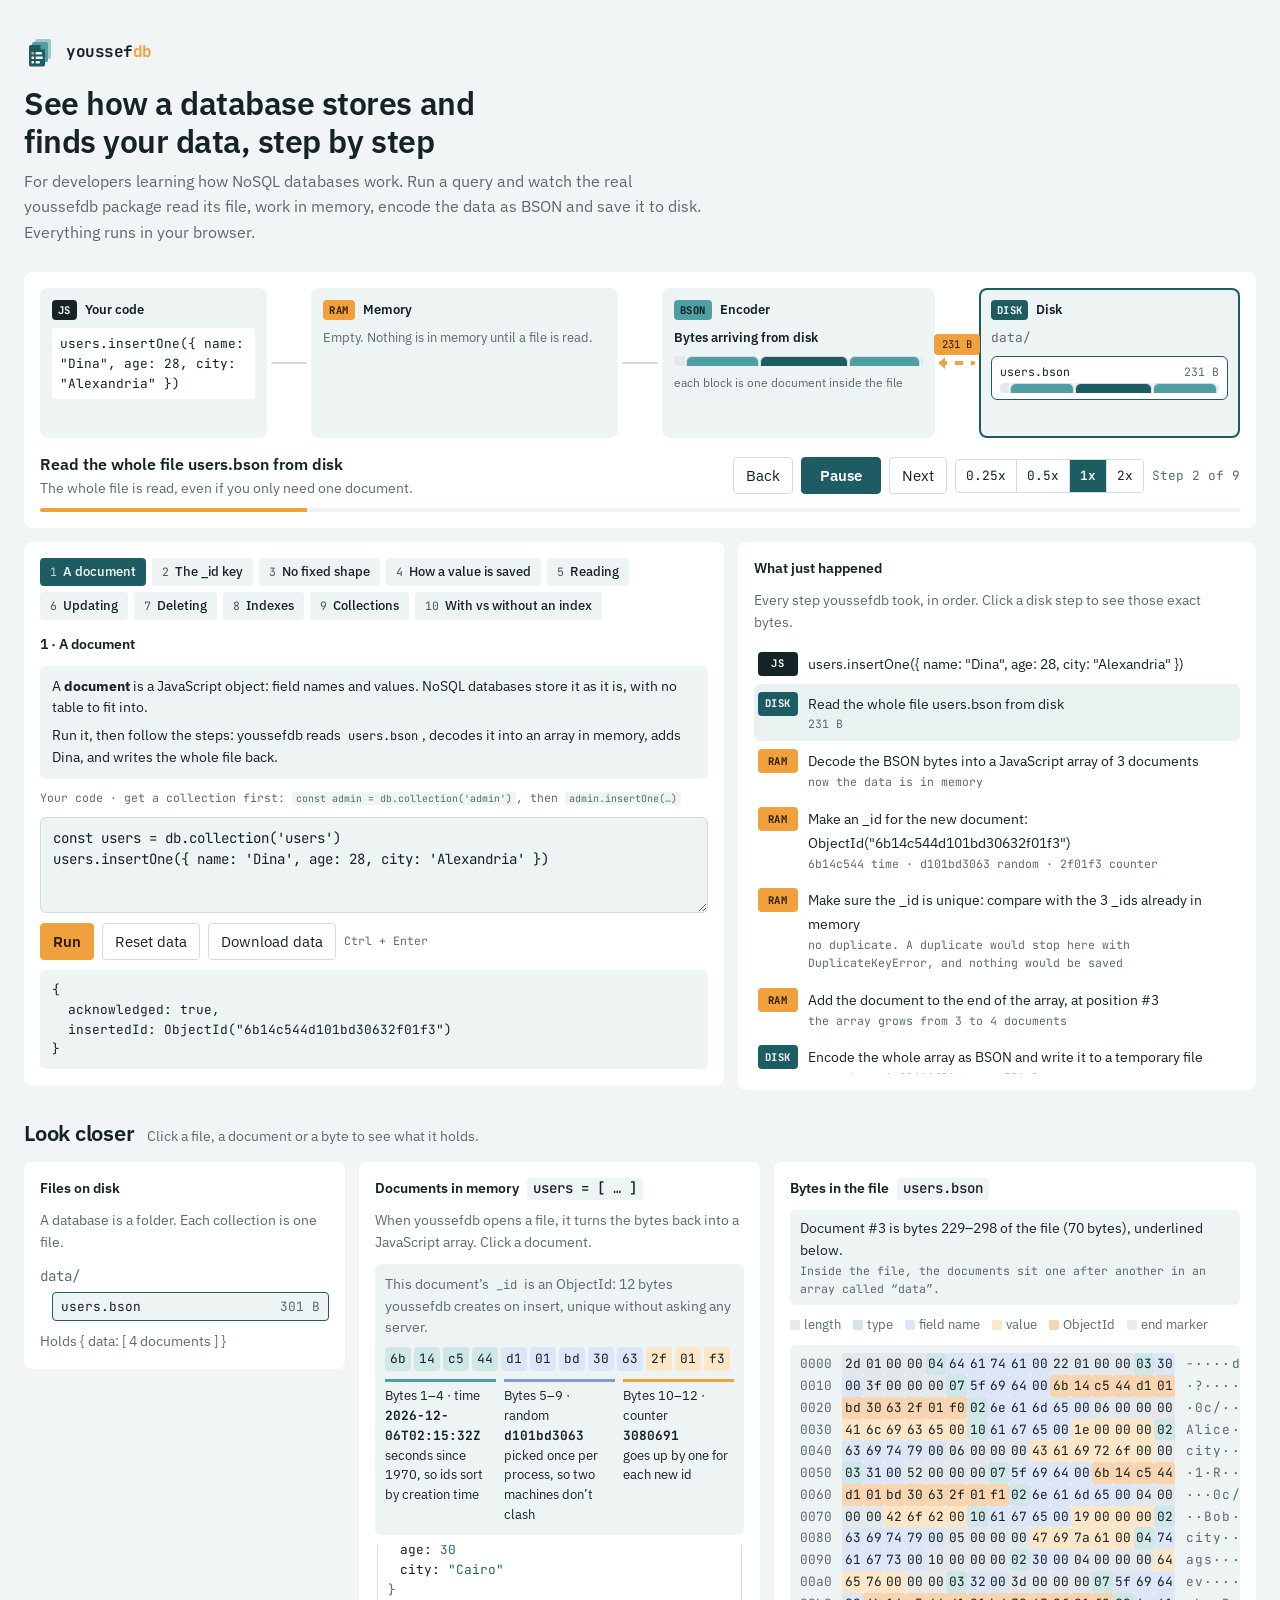
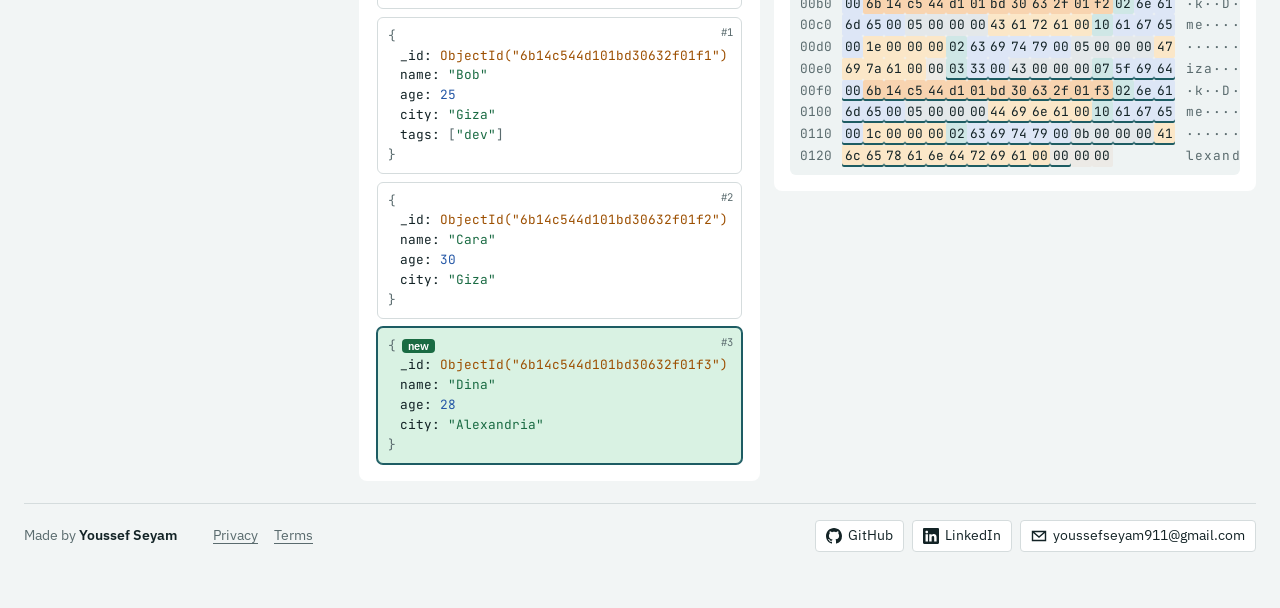
==== commit a97b6484: "Set site URL for GitHub Pages" ====
--- a/docs/index.html
+++ b/docs/index.html
@@ -8,6 +8,9 @@
 <meta name="theme-color" content="#1d5c63">
 <meta property="og:type" content="website"><meta property="og:site_name" content="Inside youssefdb">
 <meta property="og:title" content="Inside youssefdb"><meta property="og:description" content="Watch a NoSQL database work: the real youssefdb running in your browser, from code to memory to BSON bytes to disk.">
+<link rel="canonical" href="https://youssefseyam212.github.io/inside-youssefdb/"><meta property="og:url" content="https://youssefseyam212.github.io/inside-youssefdb/">
+<meta property="og:image" content="https://youssefseyam212.github.io/inside-youssefdb/og-image.png"><meta property="og:image:width" content="1200"><meta property="og:image:height" content="630">
+<meta name="twitter:card" content="summary_large_image">
 <link rel="stylesheet" href="https://fonts.googleapis.com/css2?family=IBM+Plex+Sans:wght@400;500;600&family=JetBrains+Mono:wght@400;500;700&display=swap">
 <style>
 /* Layout: workbench. Top row: lessons | code | step timeline. Bottom row: the three places data lives (disk, memory, bytes). */
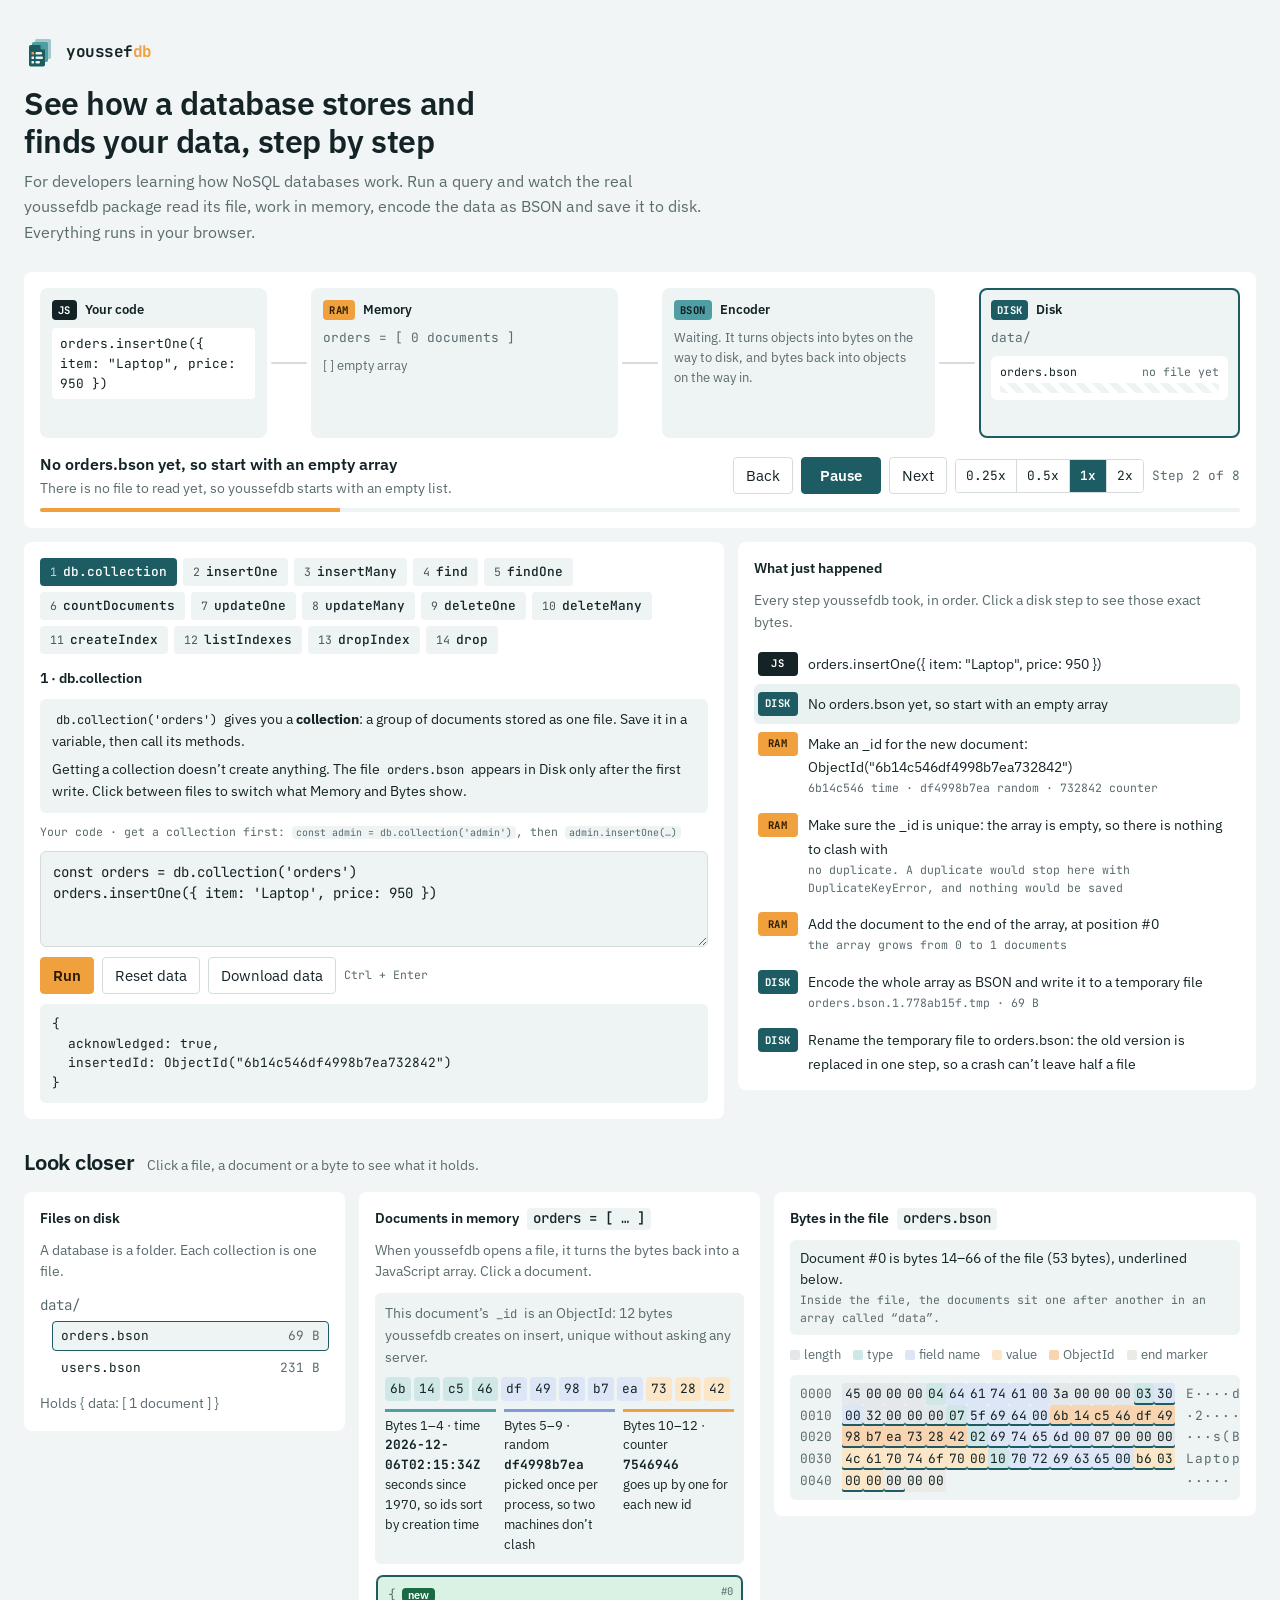
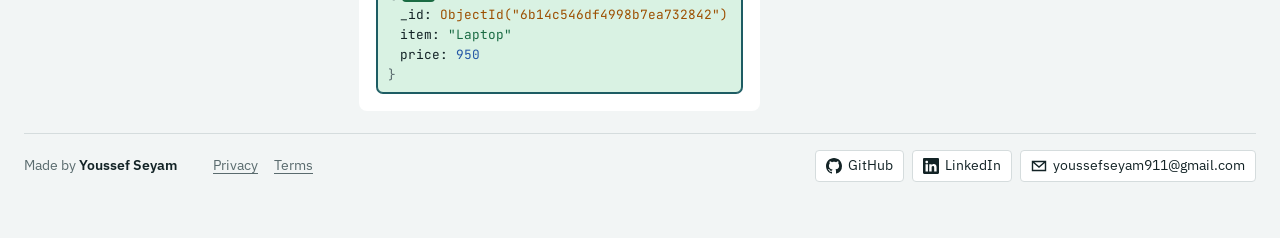
==== commit 15837fac: "Name lessons after youssefdb functions, one lesson per function" ====
--- a/docs/index.html
+++ b/docs/index.html
@@ -74,7 +74,7 @@
 .lesson:hover{background:var(--bar)}
 .lesson[aria-current="true"]{background:var(--teal);color:var(--on-solid)}
 .lesson .n{font-family:var(--mono);font-size:var(--fs-xs);opacity:.75}
-.lesson .t{font-weight:500}
+.lesson .t{font-family:var(--mono);font-size:var(--fs-sm);font-weight:500}
 @media (max-width:720px){
   .lesson-list{flex-wrap:nowrap;overflow-x:auto;padding-bottom:var(--s-1);scroll-snap-type:x proximity}
   .lesson-list li{flex:0 0 auto;scroll-snap-align:start}
@@ -1419,26 +1419,34 @@
 
   /* ---------------- lessons ---------------- */
   const LESSONS = [
-    { t: 'A document', code: "const users = db.collection('users')\nusers.insertOne({ name: 'Dina', age: 28, city: 'Alexandria' })",
-      x: ['A <b>document</b> is a JavaScript object: field names and values. NoSQL databases store it as it is, with no table to fit into.', 'Run it, then follow the steps: youssefdb reads <code>users.bson</code>, decodes it into an array in memory, adds Dina, and writes the whole file back.'] },
-    { t: 'The _id key', code: "const users = db.collection('users')\nusers.insertOne({ name: 'Omar' })",
-      x: ['Every document needs a unique key called <code>_id</code>. If you don’t give one, youssefdb creates an <b>ObjectId</b>.', 'Click Omar in Memory: you’ll see his 12-byte id split into a timestamp, a random part and a counter. In the Bytes panel it’s the orange block.'] },
-    { t: 'No fixed shape', code: "const users = db.collection('users')\nusers.insertMany([\n  { name: 'Mona', skills: ['sql', 'node'] },\n  { name: 'Tarek', address: { city: 'Giza', zip: '12511' } }\n])",
-      x: ['Documents in one collection don’t need the same fields. Mona has an array, Tarek has a document inside a document.', 'In Bytes, find the type byte <code>04</code> (array) and <code>03</code> (embedded document): BSON stores nested data as documents inside documents.'] },
-    { t: 'How a value is saved', code: "const users = db.collection('users')\nusers.insertOne({ n: 1, pi: 3.14, ok: true, nothing: null, when: new Date(0) })",
-      x: ['Each field becomes: a <b>type byte</b>, the <b>field name</b> ending in <code>00</code>, then the <b>value</b>.', 'Point at the bytes of this new document: a whole number takes 4 bytes, a decimal 8, true/false 1, and null takes none at all.'] },
-    { t: 'Reading', code: "const users = db.collection('users')\nusers.find({ city: 'Giza' })",
-      x: ['To read, youssefdb loads the <b>whole file</b> into memory and checks every document against your query.', 'Press Play and watch Memory: each document is compared with the query in turn and marked as a match or not. With no index this is a <b>full scan</b>. Notice that reading never writes to disk.'] },
-    { t: 'Updating', code: "const users = db.collection('users')\nusers.updateOne({ name: 'Alice' }, { $set: { age: 31 } })",
-      x: ['<code>$set</code> changes one field in memory. Then the <b>entire file</b> is encoded and saved again, even for one number.', 'The changed field is highlighted. Click the Read step and the Write step to compare the old and new bytes.'] },
-    { t: 'Deleting', code: "const users = db.collection('users')\nusers.deleteMany({ city: 'Giza' })",
-      x: ['Deleting removes documents from the array in memory, then saves what is left.', 'Removed documents are shown crossed out. The file gets smaller.'] },
-    { t: 'Indexes', code: "const users = db.collection('users')\nusers.createIndex('city')",
-      x: ['An <b>index</b> is a second file that lists each value once, with the positions of the documents that have it, like the index at the back of a book.', 'Press Play to watch it being built one document at a time. Then click <code>users.index.bson</code> in Disk to see it.'] },
-    { t: 'Collections', code: "const orders = db.collection('orders')\norders.insertOne({ item: 'Laptop', price: 950 })",
-      x: ['A <b>collection</b> is a group of documents, and each one is its own file in the folder. <code>db.collection(\'orders\')</code> gives you the collection; save it in a variable, then call its methods.', 'A new file, <code>orders.bson</code>, appears in Disk. Click between the files to switch what Memory and Bytes show.'] },
-    { t: 'With vs without an index', code: "const shop = db.collection('shop')\nshop.drop()\nshop.insertMany([\n  { item: 'Pen', type: 'office' }, { item: 'Novel', type: 'book' },\n  { item: 'Mug', type: 'kitchen' }, { item: 'Atlas', type: 'book' },\n  { item: 'Lamp', type: 'home' }, { item: 'Stapler', type: 'office' }\n])\nshop.find({ type: 'book' })   // no index: checks all 6\nshop.createIndex('type')\nshop.find({ type: 'book' })   // with the index: checks only 2",
-      x: ['The same search runs twice: first with no index, then after <code>createIndex(\'type\')</code>.', 'Press Play. The first find checks all 6 documents one by one. The second looks up "book" in the index, gets positions #1 and #3, and goes straight there. The other four are skipped.'] },
+    { t: 'db.collection', code: "const orders = db.collection('orders')\norders.insertOne({ item: 'Laptop', price: 950 })",
+      x: ['<code>db.collection(\'orders\')</code> gives you a <b>collection</b>: a group of documents stored as one file. Save it in a variable, then call its methods.', 'Getting a collection doesn’t create anything. The file <code>orders.bson</code> appears in Disk only after the first write. Click between files to switch what Memory and Bytes show.'] },
+    { t: 'insertOne', code: "const users = db.collection('users')\nusers.insertOne({ name: 'Dina', age: 28, active: true, joined: new Date(0) })",
+      x: ['Adds one document. youssefdb reads the whole file, adds the document to the end of the array in memory, and writes the whole file back.', 'You didn’t give an <code>_id</code>, so youssefdb makes an <b>ObjectId</b>: 4 bytes of time, 5 random, 3 for a counter. In Bytes, each field is a type byte, the field name, then the value: a whole number takes 4 bytes, a date 8, true or false 1.'] },
+    { t: 'insertMany', code: "const users = db.collection('users')\nusers.insertMany([\n  { name: 'Mona', skills: ['sql', 'node'] },\n  { name: 'Tarek', address: { city: 'Giza', zip: '12511' } }\n])",
+      x: ['Adds several documents in one write. It is all or nothing: if one document is invalid or its <code>_id</code> already exists, none of them are saved.', 'Documents in one collection don’t need the same fields. Mona has an array, Tarek has a document inside a document. In Bytes, look for type <code>04</code> (array) and <code>03</code> (embedded document).'] },
+    { t: 'find', code: "const users = db.collection('users')\nusers.find({ city: 'Giza' })",
+      x: ['Returns every document that matches all the fields in the query. Matches are exact: <code>30</code> does not match <code>\'30\'</code>.', 'Press Play and watch Memory: with no index, each document is compared with the query in turn. This is a <b>full scan</b>. Reading never writes to disk.'] },
+    { t: 'findOne', code: "const users = db.collection('users')\nusers.findOne({ age: 30 })",
+      x: ['Returns the first matching document, or <code>null</code> if nothing matches.', 'It runs the same search as <code>find</code> and keeps only the first result, so it still checks every document.'] },
+    { t: 'countDocuments', code: "const users = db.collection('users')\nusers.countDocuments({ city: 'Giza' })",
+      x: ['Returns how many documents match, as a number.', 'It runs the same search as <code>find</code>, so an index on the queried field speeds it up too.'] },
+    { t: 'updateOne', code: "const users = db.collection('users')\nusers.updateOne({ name: 'Alice' }, { $set: { age: 31 } })",
+      x: ['Changes the first matching document. <code>$set</code> sets fields, and it is the only update operator youssefdb supports.', 'It checks documents in order and stops at the first match. Then the whole file is saved again, even for one number. If nothing actually changes, nothing is written.'] },
+    { t: 'updateMany', code: "const users = db.collection('users')\nusers.updateMany({ city: 'Giza' }, { $set: { country: 'Egypt' } })",
+      x: ['Changes every matching document.', 'Every document is checked. The result tells you how many matched and how many actually changed.'] },
+    { t: 'deleteOne', code: "const users = db.collection('users')\nusers.deleteOne({ city: 'Giza' })",
+      x: ['Removes the first matching document.', 'It stops at the first match. The documents after it move up one position in the array.'] },
+    { t: 'deleteMany', code: "const users = db.collection('users')\nusers.deleteMany({ city: 'Giza' })",
+      x: ['Removes every matching document. A filter is required: pass <code>{}</code> to delete everything.', 'Removed documents are shown crossed out, and the file gets smaller.'] },
+    { t: 'createIndex', code: "const shop = db.collection('shop')\nshop.drop()\nshop.insertMany([\n  { item: 'Pen', type: 'office' }, { item: 'Novel', type: 'book' },\n  { item: 'Mug', type: 'kitchen' }, { item: 'Atlas', type: 'book' },\n  { item: 'Lamp', type: 'home' }, { item: 'Stapler', type: 'office' }\n])\nshop.find({ type: 'book' })   // no index: checks all 6\nshop.createIndex('type')\nshop.find({ type: 'book' })   // with the index: checks only 2",
+      x: ['Builds an <b>index</b>: a second file that lists each value once, with the positions of the documents that have it. Press Play to watch it being built one document at a time.', 'The same search runs twice. The first find checks all 6 documents. After <code>createIndex(\'type\')</code>, the second looks up "book" in the index and goes straight to #1 and #3.'] },
+    { t: 'listIndexes', code: "const users = db.collection('users')\nusers.createIndex('city')\nusers.listIndexes()",
+      x: ['Returns the indexes on a collection, for example <code>{ name: \'city_1\', field: \'city\' }</code>.', '<code>listIndexes</code> only reads <code>users.index.bson</code>. The documents themselves are not loaded.'] },
+    { t: 'dropIndex', code: "const users = db.collection('users')\nusers.createIndex('city')\nusers.dropIndex('city')",
+      x: ['Removes an index. You can pass the field name (<code>\'city\'</code>) or the index name (<code>\'city_1\'</code>).', 'When the last index is removed, the file <code>users.index.bson</code> is deleted, and searches go back to checking every document.'] },
+    { t: 'drop', code: "const temp = db.collection('temp')\ntemp.insertOne({ note: 'scratch' })\ntemp.drop()",
+      x: ['Deletes a whole collection: its data file and its index file.', 'Watch Disk: <code>temp.bson</code> is created, then deleted. The other collections are not touched.'] },
   ];
   let cur = 0;
   function renderLessons() {
